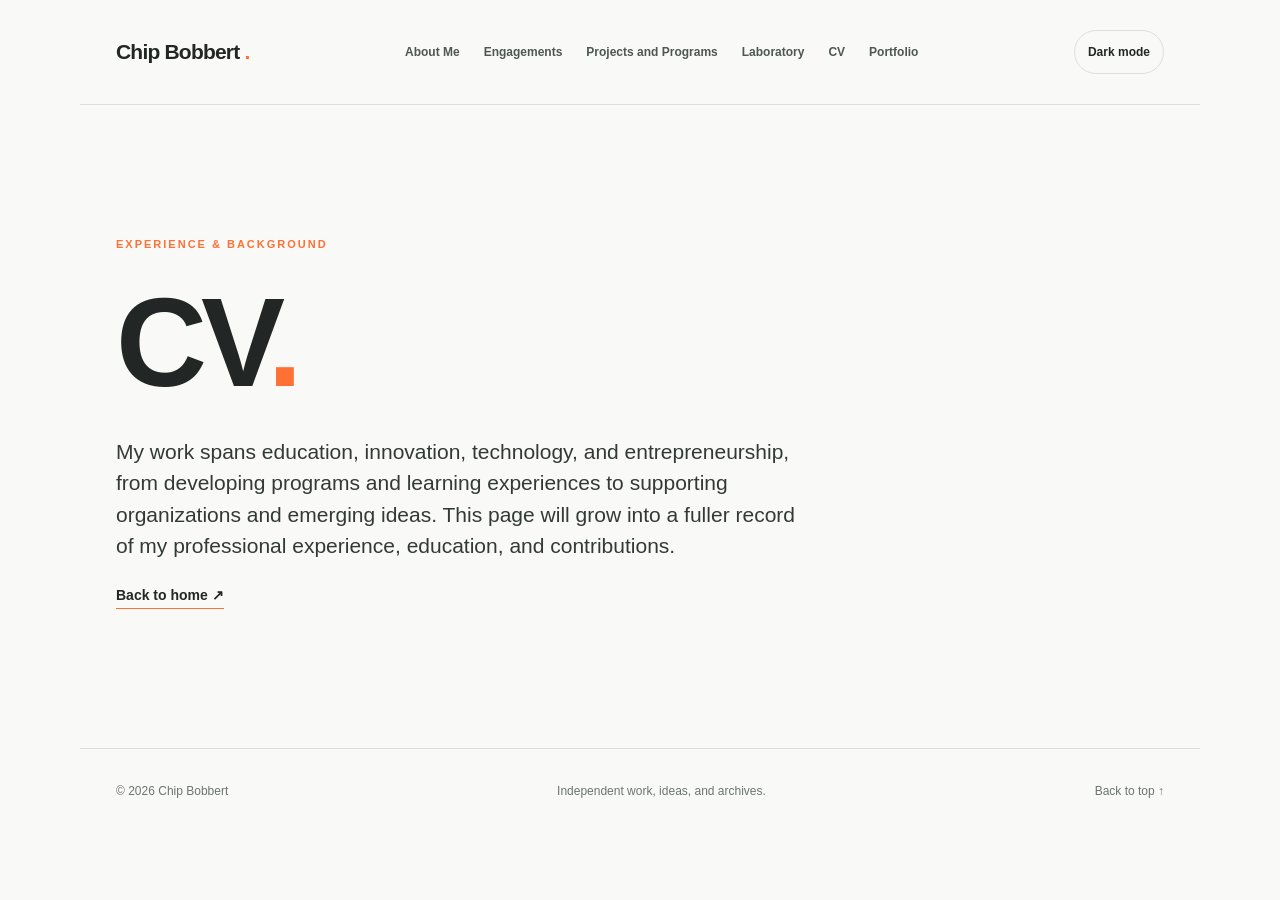
==== cv.html @ d4fea0d2 "Include current site favicon on CV and portfolio pages" ====
<!doctype html>
<html lang="en">
  <head>
    <meta charset="utf-8">
    <meta name="viewport" content="width=device-width, initial-scale=1">
    <meta name="description" content="Chip Bobbert’s experience across education, innovation, technology, and entrepreneurship.">
    <title>CV | Chip Bobbert</title>
    <script src="theme-init.js">
    </script>
    <link rel="stylesheet" href="styles.css">
    <link rel="icon" href="/favicon.ico?v=dwb2" sizes="any">
    <link rel="icon" type="image/svg+xml" href="/favicon.svg?v=dwb2">
    <link rel="icon" type="image/png" sizes="32x32" href="/favicon-32.png?v=dwb2">
    <link rel="icon" type="image/png" sizes="16x16" href="/favicon-16.png?v=dwb2">
    <link rel="apple-touch-icon" sizes="180x180" href="/apple-touch-icon.png?v=dwb2">
  </head>
  <body>
    <header class="site-header">
      <a class="brand" href="index.html#home">
        Chip Bobbert
        <span class="brand-dot">
          .
        </span>
      </a>
      <button class="theme-toggle" type="button" aria-label="Switch color theme" aria-pressed="false">
        Dark mode
      </button>
      <button type="button" class="menu-toggle" aria-expanded="false" aria-controls="navigation">
        Menu
        <span aria-hidden="true">
          ☰
        </span>
      </button>
      <nav id="navigation" aria-label="Main navigation">
        <a href="index.html#about">
          About Me
        </a>
        <a href="engagements.html">
          Engagements
        </a>
        <a href="index.html#current">
          Projects and Programs
        </a>
        <a href="index.html#laboratory">
          Laboratory
        </a>
        <a href="cv.html" aria-current="page">CV</a>
        <a href="portfolio.html">Portfolio</a>
      </nav>
    </header>
    <main id="home">
      <section class="hero" aria-labelledby="hero-title">
        <div class="eyebrow">Experience &amp; Background</div>
        <h1 id="hero-title">CV<span class="accent">.</span></h1>
        <p class="lead">My work spans education, innovation, technology, and entrepreneurship, from developing programs and learning experiences to supporting organizations and emerging ideas. This page will grow into a fuller record of my professional experience, education, and contributions.</p>
        <a class="text-link" href="index.html">Back to home <span aria-hidden="true">↗</span></a>
      </section>
    </main>
    <footer>
      <span>
        ©
        <span id="year">
          2026
        </span>
        Chip Bobbert
      </span>
      <span>
        Independent work, ideas, and archives.
      </span>
      <a href="index.html#home">
        Back to top ↑
      </a>
    </footer>
    <script src="script.js">
    </script>
  </body>
</html>
---- styles.css ----
:root {
  --bg:#f9f9f7;
  --text:#222725;
  --muted:#6d7470;
  --line:#dedfda;
  --accent:#ff7034;
  --nav:#4e5752;
  --body-copy:#515a54;
  --hero-copy:#535b55;
  --lead:#333a35;
  --max:1120px
}
* {
  box-sizing:border-box
}
html {
  scroll-behavior:smooth
}
body {
  margin:0;
  background:var(--bg);
  color:var(--text);
  font-family:-apple-system,BlinkMacSystemFont,"Segoe UI",Helvetica,Arial,sans-serif;
  line-height:1.7
}
a {
  color:inherit;
  text-decoration:none
}
a:hover {
  color:var(--accent)
}
.site-header {
  max-width:var(--max);
  margin:auto;
  padding:30px 36px;
  display:flex;
  justify-content:space-between;
  align-items:center;
  gap:28px;
  border-bottom:1px solid var(--line)
}
.brand {
  font-size:21px;
  font-weight:700;
  letter-spacing:-.8px;
  white-space:nowrap
}
.brand-dot,.accent {
  color:var(--accent)
}
nav {
  display:flex;
  flex-wrap:wrap;
  justify-content:flex-end;
  gap:12px 24px
}
nav a {
  font-size:12px;
  font-weight:600;
  color:var(--nav)
}
.menu-toggle {
  display:none
}
main {
  max-width:var(--max);
  margin:auto;
  padding:0 36px
}
.hero {
  padding:130px 0 140px;
  max-width:780px
}
.eyebrow,.section-label {
  font-size:11px;
  text-transform:uppercase;
  letter-spacing:2px;
  font-weight:700;
  color:var(--accent)
}
h1 {
  font-size:clamp(65px,10vw,126px);
  line-height:1.04;
  letter-spacing:-6px;
  margin:23px 0 28px;
  font-weight:650
}
h2 {
  font-size:clamp(32px,4vw,47px);
  line-height:1.2;
  letter-spacing:-1.7px;
  margin:0 0 32px;
  font-weight:600
}
h3 {
  font-size:19px;
  letter-spacing:-.5px;
  line-height:1.35;
  margin:0 0 9px
}
p {
  font-size:16px;
  color:var(--body-copy);
  margin:0 0 19px;
  max-width:690px
}
.hero-subtitle {
  font-size:clamp(21px,2.8vw,30px);
  line-height:1.45;
  color:var(--hero-copy);
  max-width:670px;
  margin-bottom:35px
}
.lead {
  font-size:21px;
  color:var(--lead);
  line-height:1.5
}
.text-link {
  font-size:14px;
  font-weight:700;
  border-bottom:1px solid var(--accent);
  padding-bottom:5px
}
.section {
  border-top:1px solid var(--line);
  padding:80px 0 100px;
  display:grid;
  grid-template-columns:240px minmax(0,1fr);
  gap:35px;
  scroll-margin-top:25px
}
.section-label {
  padding-top:11px
}
.section-content {
  max-width:730px
}
.muted {
  color:var(--muted)
}
.small {
  font-size:13px
}
.project {
  display:grid;
  grid-template-columns:40px 1fr;
  gap:18px;
  padding:27px 0;
  border-top:1px solid var(--line)
}
.project-number {
  font-size:12px;
  color:var(--accent);
  font-weight:700
}
.project p {
  margin:0 0 8px
}
.project a {
  text-decoration:underline;
  text-decoration-color:var(--accent);
  text-underline-offset:4px
}
footer {
  max-width:var(--max);
  margin:auto;
  padding:32px 36px 55px;
  border-top:1px solid var(--line);
  display:flex;
  gap:18px;
  justify-content:space-between;
  font-size:12px;
  color:var(--muted)
}
@media(max-width:850px) {
  .site-header {
  align-items:flex-start;
  flex-wrap:wrap
}
.menu-toggle {
  display:block;
  background:none;
  border:0;
  font:inherit;
  font-size:13px;
  cursor:pointer;
  margin-left:auto
}
nav {
  display:none;
  width:100%;
  flex-direction:column;
  gap:12px
}
nav.open {
  display:flex
}
.section {
  grid-template-columns:1fr;
  gap:20px
}
.section-label {
  padding:0
}
.hero {
  padding:95px 0 110px
}
h1 {
  letter-spacing:-3px
}

}
@media(max-width:540px) {
  .site-header,main,footer {
  padding-left:22px;
  padding-right:22px
}
.section {
  padding:65px 0
}
.hero {
  padding:85px 0 100px
}
footer {
  flex-direction:column
}
h1 {
  font-size:62px
}

}


:root {
  color-scheme:light
}

:root[data-theme="dark"] {
  color-scheme:dark;
  --bg:#171a18;
  --text:#f5f6f2;
  --muted:#a4ada6;
  --line:#353c36;
  --accent:#ff7034;
  --nav:#d4dbd5;
  --body-copy:#c2cbc3;
  --hero-copy:#cbd3cc;
  --lead:#e1e7e1
}

.brand-dot,.accent {
  color:var(--accent)
}

a:hover {
  color:var(--accent)
}

.theme-toggle {
  flex-shrink:0;
  order:3;
  border:1px solid var(--line);
  border-radius:999px;
  padding:8px 13px;
  background:var(--bg);
  color:var(--text);
  font:inherit;
  font-size:12px;
  font-weight:600;
  cursor:pointer;
  white-space:nowrap
}

.theme-toggle:hover {
  border-color:var(--accent);
  color:var(--accent)
}

a:focus-visible,button:focus-visible {
  outline:2px solid var(--accent);
  outline-offset:5px
}

@media(max-width:850px) {
  .theme-toggle {
  order:0;
  margin-left:auto
}
.menu-toggle {
  margin-left:0
}
nav {
  order:4
}

}

@media(prefers-reduced-motion:reduce) {
  html {
  scroll-behavior:auto
}

}


.theme-toggle,.menu-toggle {
  min-height:44px;
}

@media(max-width:540px) {
  .site-header {
  gap:12px
}
.brand {
  margin-right:auto
}
.theme-toggle {
  margin-left:0
}

}


/* Laboratory groups use the existing project layout and theme colors. */
.lab-group {
  margin-top: 40px;
  scroll-margin-top: 25px;
}
.lab-group-title {
  font-size: 23px;
  font-weight: 600;
  margin: 0 0 20px;
}
.project h4 {
  font-size: 19px;
  font-weight: 600;
  letter-spacing: -.5px;
  line-height: 1.35;
  margin: 0 0 9px;
}
#past {
  margin-top: 32px;
  scroll-margin-top: 25px;
}
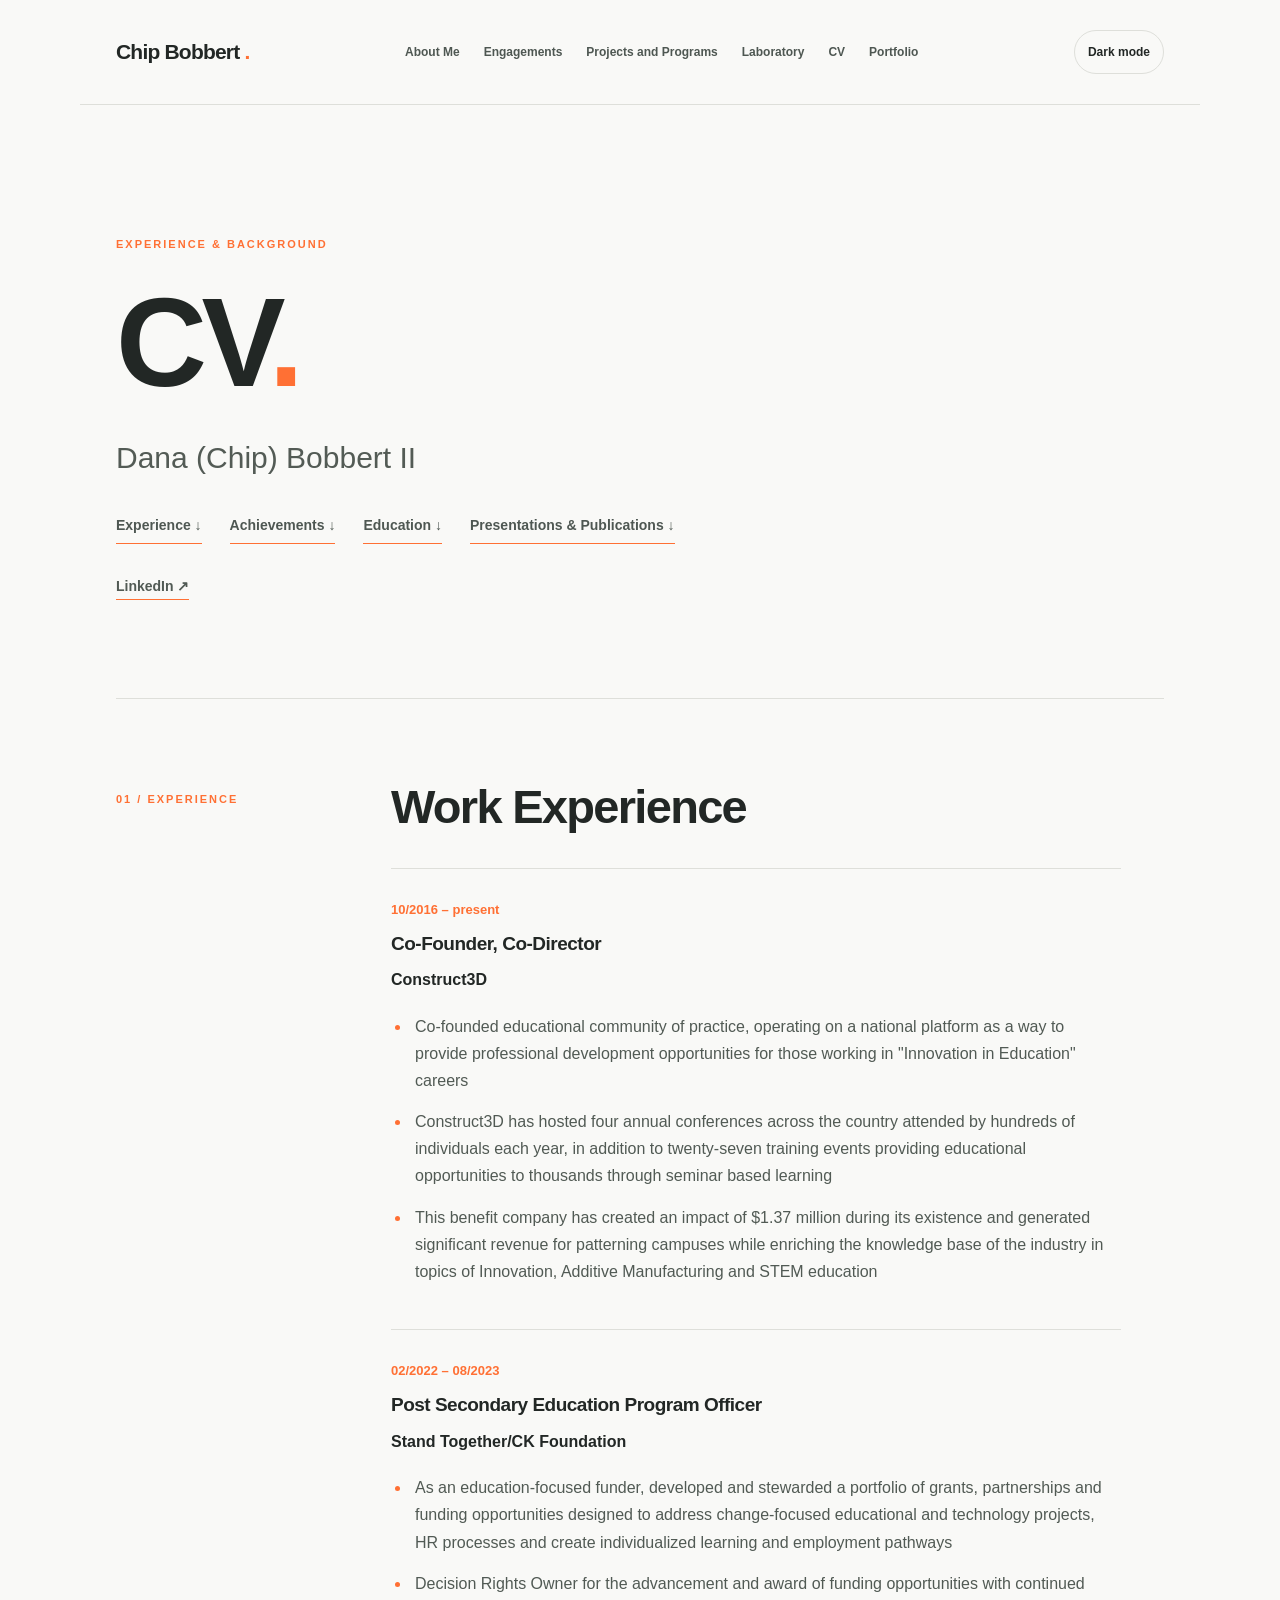
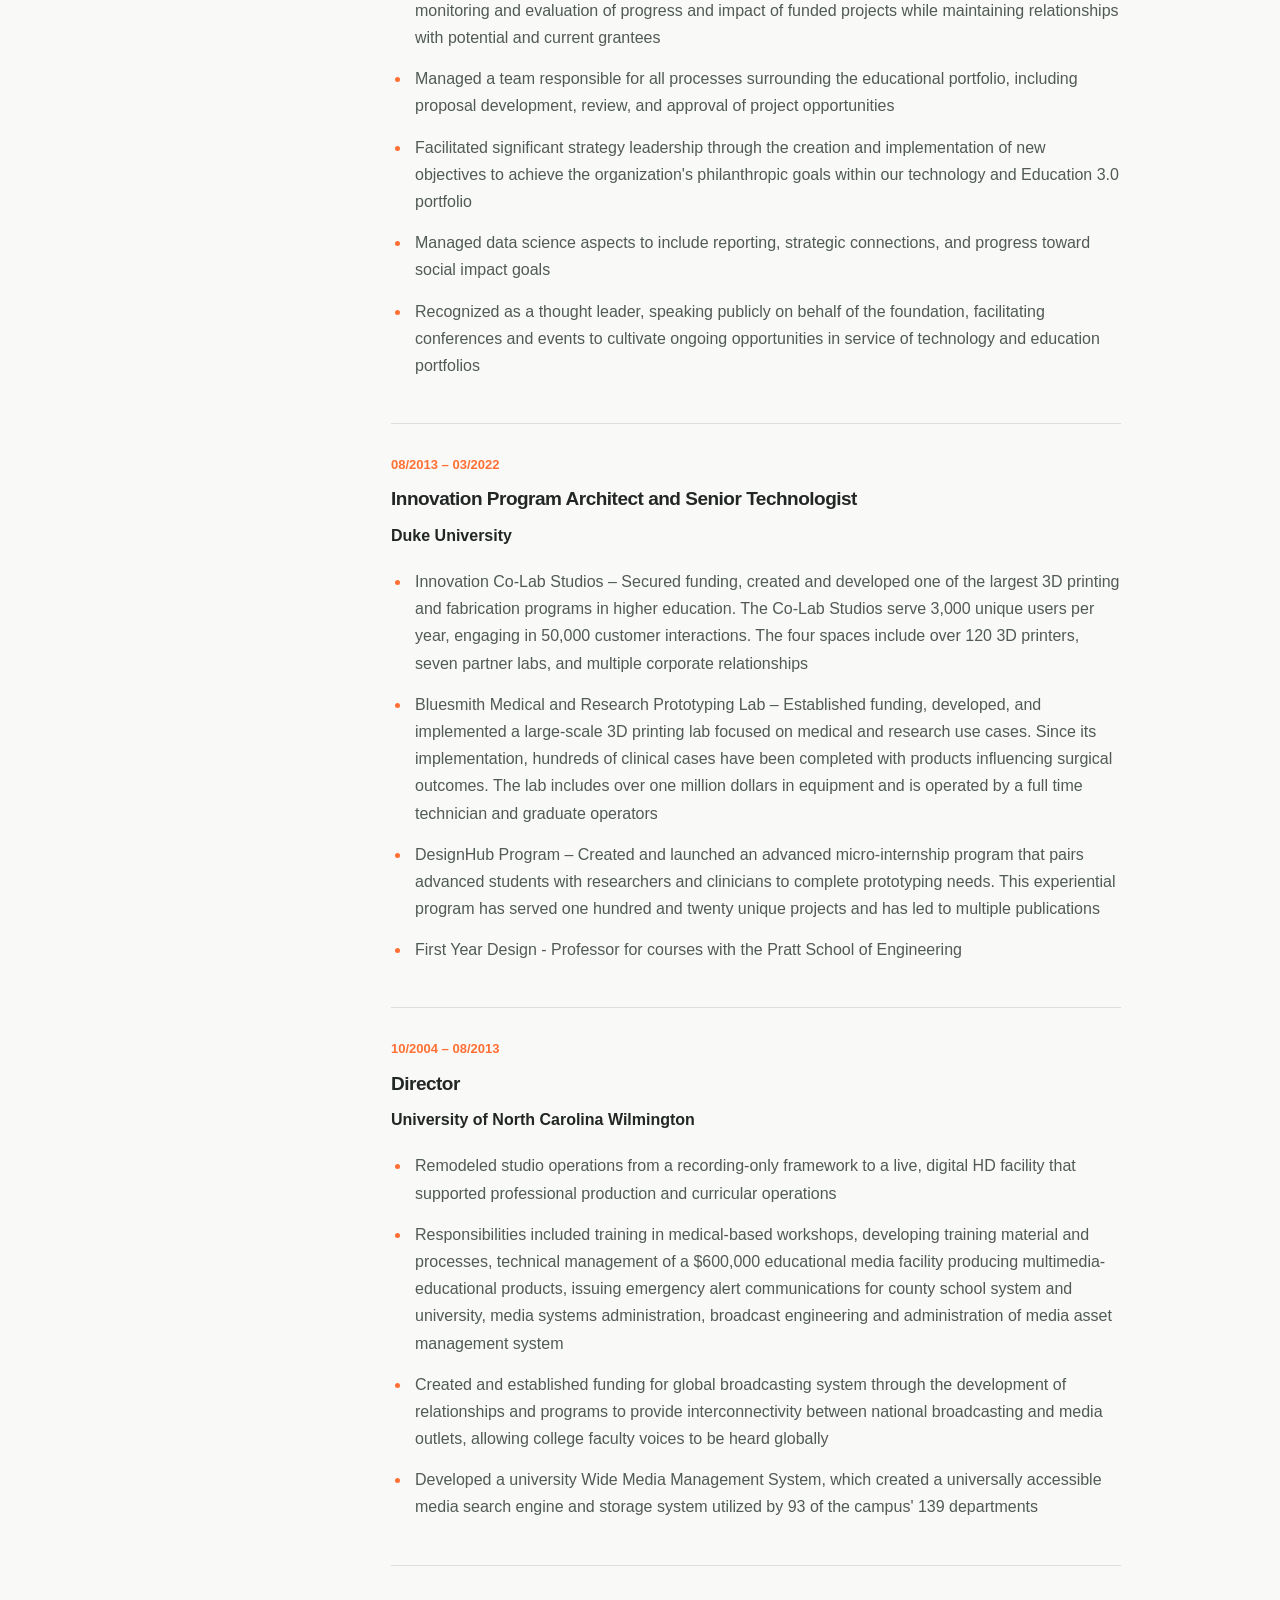
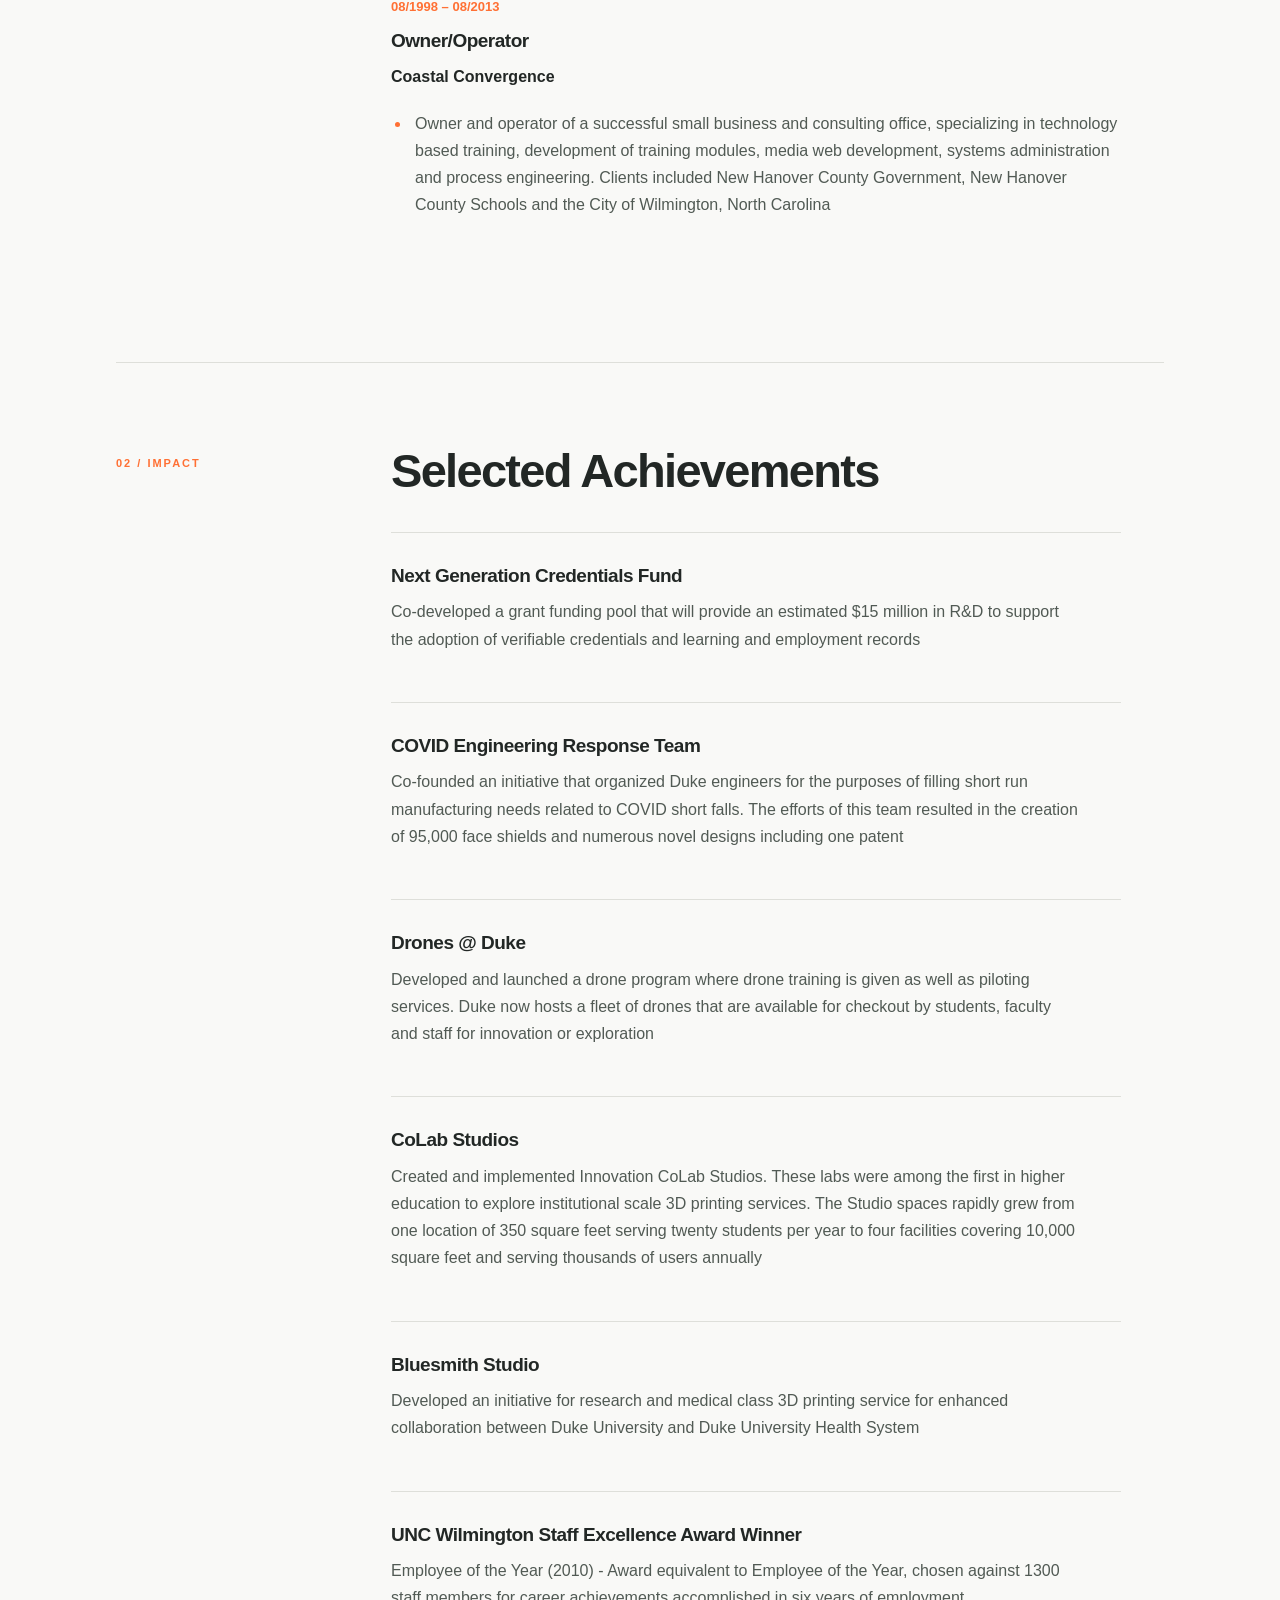
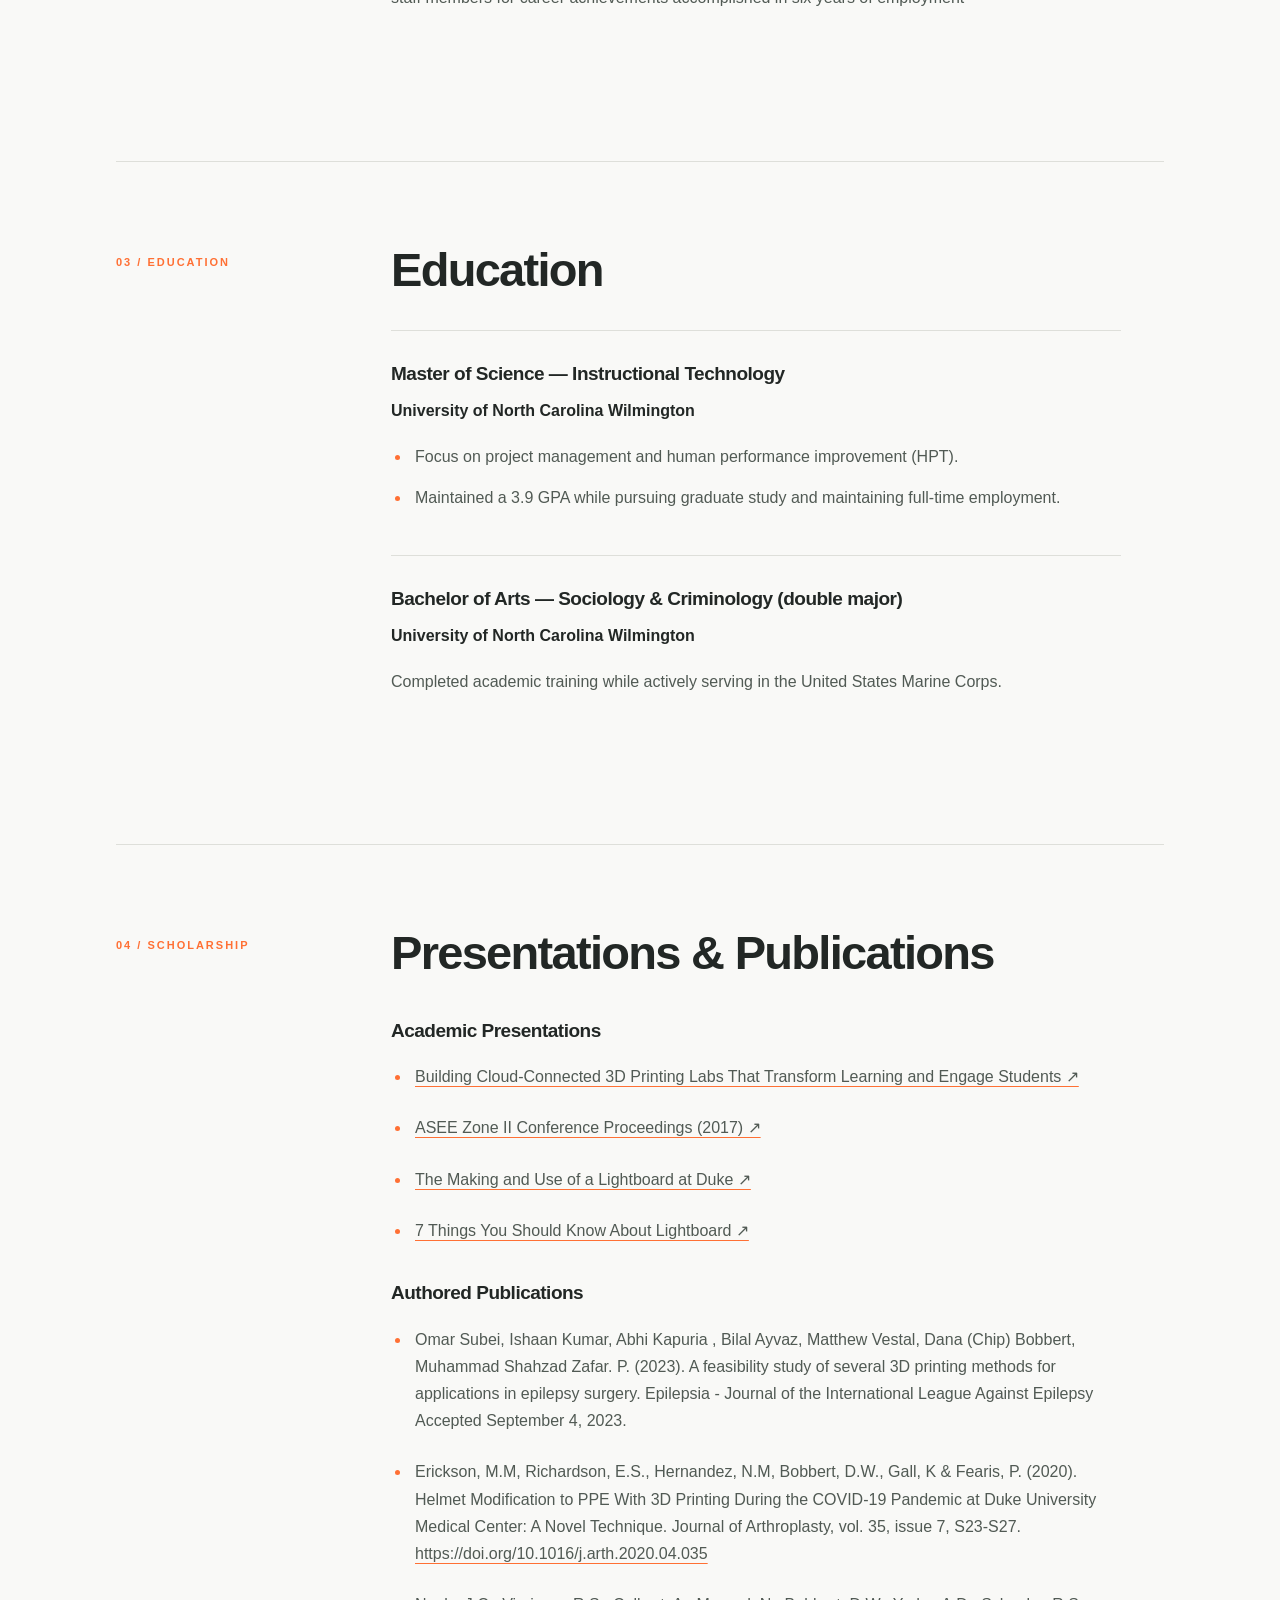
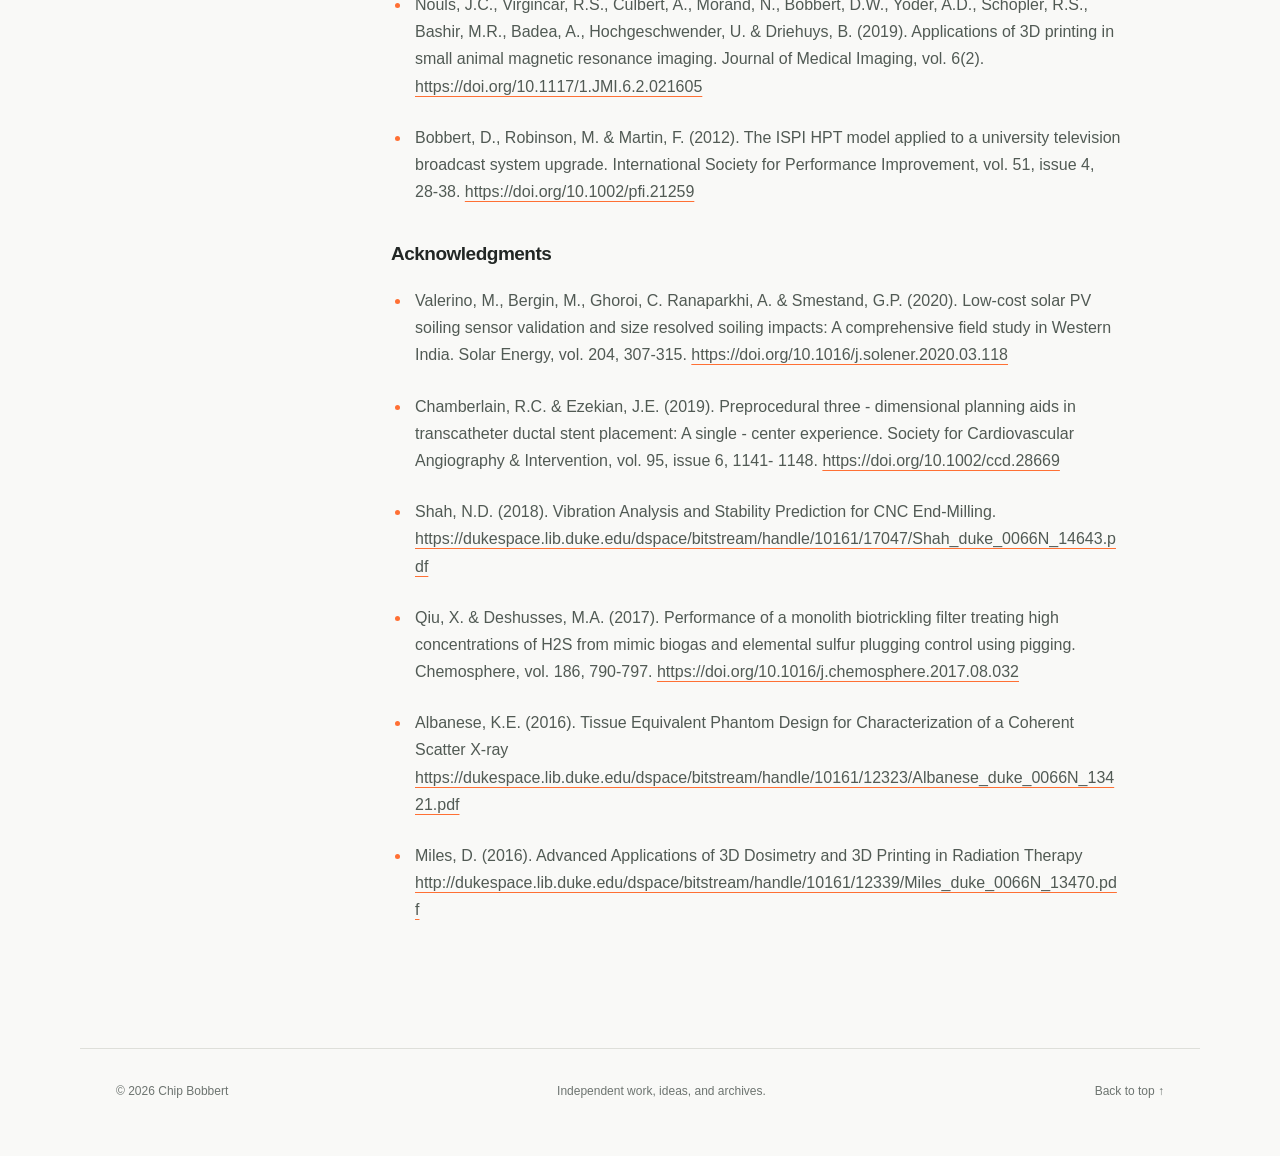
==== commit 05b84aa4: "Populate CV with experience education and publications" ====
--- a/cv.html
+++ b/cv.html
@@ -8,6 +8,7 @@
     <script src="theme-init.js">
     </script>
     <link rel="stylesheet" href="styles.css">
+    <link rel="stylesheet" href="cv.css">
     <link rel="icon" href="/favicon.ico?v=dwb2" sizes="any">
     <link rel="icon" type="image/svg+xml" href="/favicon.svg?v=dwb2">
     <link rel="icon" type="image/png" sizes="32x32" href="/favicon-32.png?v=dwb2">
@@ -48,12 +49,137 @@
         <a href="portfolio.html">Portfolio</a>
       </nav>
     </header>
-    <main id="home">
+    <main id="home" class="cv-page">
       <section class="hero" aria-labelledby="hero-title">
         <div class="eyebrow">Experience &amp; Background</div>
         <h1 id="hero-title">CV<span class="accent">.</span></h1>
-        <p class="lead">My work spans education, innovation, technology, and entrepreneurship, from developing programs and learning experiences to supporting organizations and emerging ideas. This page will grow into a fuller record of my professional experience, education, and contributions.</p>
-        <a class="text-link" href="index.html">Back to home <span aria-hidden="true">↗</span></a>
+        <p class="hero-subtitle">Dana (Chip) Bobbert II</p>
+        <nav class="cv-contents" aria-label="CV sections">
+          <a class="text-link" href="#experience">Experience ↓</a>
+          <a class="text-link" href="#achievements">Achievements ↓</a>
+          <a class="text-link" href="#education">Education ↓</a>
+          <a class="text-link" href="#scholarship">Presentations &amp; Publications ↓</a>
+        </nav>
+        <p class="cv-profile"><a class="text-link" href="https://www.linkedin.com/in/chipbobbert/" target="_blank" rel="noopener noreferrer">LinkedIn ↗</a></p>
+      </section>
+      <section id="experience" class="section" aria-labelledby="experience-title">
+        <div class="section-label">01 / Experience</div>
+        <div class="section-content">
+          <h2 id="experience-title">Work Experience</h2>
+          <article class="cv-entry" aria-labelledby="role-1">
+            <p class="cv-date">10/2016 – present</p>
+            <h3 id="role-1">Co-Founder, Co-Director</h3>
+            <p class="cv-organization">Construct3D</p>
+            <ul>
+              <li>Co-founded educational community of practice, operating on a national platform as a way to provide professional development opportunities for those working in &quot;Innovation in Education&quot; careers</li>
+              <li>Construct3D has hosted four annual conferences across the country attended by hundreds of individuals each year, in addition to twenty-seven training events providing educational opportunities to thousands through seminar based learning</li>
+              <li>This benefit company has created an impact of $1.37 million during its existence and generated significant revenue for patterning campuses while enriching the knowledge base of the industry in topics of Innovation, Additive Manufacturing and STEM education</li>
+            </ul>
+          </article>
+          <article class="cv-entry" aria-labelledby="role-2">
+            <p class="cv-date">02/2022 – 08/2023</p>
+            <h3 id="role-2">Post Secondary Education Program Officer</h3>
+            <p class="cv-organization">Stand Together/CK Foundation</p>
+            <ul>
+              <li>As an education-focused funder, developed and stewarded a portfolio of grants, partnerships and funding opportunities designed to address change-focused educational and technology projects, HR processes and create individualized learning and employment pathways</li>
+              <li>Decision Rights Owner for the advancement and award of funding opportunities with continued monitoring and evaluation of progress and impact of funded projects while maintaining relationships with potential and current grantees</li>
+              <li>Managed a team responsible for all processes surrounding the educational portfolio, including proposal development, review, and approval of project opportunities</li>
+              <li>Facilitated significant strategy leadership through the creation and implementation of new objectives to achieve the organization&#x27;s philanthropic goals within our technology and Education 3.0 portfolio</li>
+              <li>Managed data science aspects to include reporting, strategic connections, and progress toward social impact goals</li>
+              <li>Recognized as a thought leader, speaking publicly on behalf of the foundation, facilitating conferences and events to cultivate ongoing opportunities in service of technology and education portfolios</li>
+            </ul>
+          </article>
+          <article class="cv-entry" aria-labelledby="role-3">
+            <p class="cv-date">08/2013 – 03/2022</p>
+            <h3 id="role-3">Innovation Program Architect and Senior Technologist</h3>
+            <p class="cv-organization">Duke University</p>
+            <ul>
+              <li>Innovation Co-Lab Studios – Secured funding, created and developed one of the largest 3D printing and fabrication programs in higher education. The Co-Lab Studios serve 3,000 unique users per year, engaging in 50,000 customer interactions. The four spaces include over 120 3D printers, seven partner labs, and multiple corporate relationships</li>
+              <li>Bluesmith Medical and Research Prototyping Lab – Established funding, developed, and implemented a large-scale 3D printing lab focused on medical and research use cases. Since its implementation, hundreds of clinical cases have been completed with products influencing surgical outcomes. The lab includes over one million dollars in equipment and is operated by a full time technician and graduate operators</li>
+              <li>DesignHub Program – Created and launched an advanced micro-internship program that pairs advanced students with researchers and clinicians to complete prototyping needs. This experiential program has served one hundred and twenty unique projects and has led to multiple publications</li>
+              <li>First Year Design - Professor for courses with the Pratt School of Engineering</li>
+            </ul>
+          </article>
+          <article class="cv-entry" aria-labelledby="role-4">
+            <p class="cv-date">10/2004 – 08/2013</p>
+            <h3 id="role-4">Director</h3>
+            <p class="cv-organization">University of North Carolina Wilmington</p>
+            <ul>
+              <li>Remodeled studio operations from a recording-only framework to a live, digital HD facility that supported professional production and curricular operations</li>
+              <li>Responsibilities included training in medical-based workshops, developing training material and processes, technical management of a $600,000 educational media facility producing multimedia-educational products, issuing emergency alert communications for county school system and university, media systems administration, broadcast engineering and administration of media asset management system</li>
+              <li>Created and established funding for global broadcasting system through the development of relationships and programs to provide interconnectivity between national broadcasting and media outlets, allowing college faculty voices to be heard globally</li>
+              <li>Developed a university Wide Media Management System, which created a universally accessible media search engine and storage system utilized by 93 of the campus&#x27; 139 departments</li>
+            </ul>
+          </article>
+          <article class="cv-entry" aria-labelledby="role-5">
+            <p class="cv-date">08/1998 – 08/2013</p>
+            <h3 id="role-5">Owner/Operator</h3>
+            <p class="cv-organization">Coastal Convergence</p>
+            <ul>
+              <li>Owner and operator of a successful small business and consulting office, specializing in technology based training, development of training modules, media web development, systems administration and process engineering. Clients included New Hanover County Government, New Hanover County Schools and the City of Wilmington, North Carolina</li>
+            </ul>
+          </article>
+        </div>
+      </section>
+      <section id="achievements" class="section" aria-labelledby="achievements-title">
+        <div class="section-label">02 / Impact</div>
+        <div class="section-content">
+          <h2 id="achievements-title">Selected Achievements</h2>
+          <article class="cv-entry"><h3>Next Generation Credentials Fund</h3><p>Co-developed a grant funding pool that will provide an estimated $15 million in R&amp;D to support the adoption of verifiable credentials and learning and employment records</p></article>
+          <article class="cv-entry"><h3>COVID Engineering Response Team</h3><p>Co-founded an initiative that organized Duke engineers for the purposes of filling short run manufacturing needs related to COVID short falls. The efforts of this team resulted in the creation of 95,000 face shields and numerous novel designs including one patent</p></article>
+          <article class="cv-entry"><h3>Drones @ Duke</h3><p>Developed and launched a drone program where drone training is given as well as piloting services. Duke now hosts a fleet of drones that are available for checkout by students, faculty and staff for innovation or exploration</p></article>
+          <article class="cv-entry"><h3>CoLab Studios</h3><p>Created and implemented Innovation CoLab Studios. These labs were among the first in higher education to explore institutional scale 3D printing services. The Studio spaces rapidly grew from one location of 350 square feet serving twenty students per year to four facilities covering 10,000 square feet and serving thousands of users annually</p></article>
+          <article class="cv-entry"><h3>Bluesmith Studio</h3><p>Developed an initiative for research and medical class 3D printing service for enhanced collaboration between Duke University and Duke University Health System</p></article>
+          <article class="cv-entry"><h3>UNC Wilmington Staff Excellence Award Winner</h3><p>Employee of the Year (2010) - Award equivalent to Employee of the Year, chosen against 1300 staff members for career achievements accomplished in six years of employment</p></article>
+        </div>
+      </section>
+      <section id="education" class="section" aria-labelledby="education-title">
+        <div class="section-label">03 / Education</div>
+        <div class="section-content">
+          <h2 id="education-title">Education</h2>
+          <article class="cv-entry">
+            <h3>Master of Science — Instructional Technology</h3>
+            <p class="cv-organization">University of North Carolina Wilmington</p>
+            <ul>
+              <li>Focus on project management and human performance improvement (HPT).</li>
+              <li>Maintained a 3.9 GPA while pursuing graduate study and maintaining full-time employment.</li>
+            </ul>
+          </article>
+          <article class="cv-entry">
+            <h3>Bachelor of Arts — Sociology &amp; Criminology (double major)</h3>
+            <p class="cv-organization">University of North Carolina Wilmington</p>
+            <p>Completed academic training while actively serving in the United States Marine Corps.</p>
+          </article>
+        </div>
+      </section>
+      <section id="scholarship" class="section" aria-labelledby="scholarship-title">
+        <div class="section-label">04 / Scholarship</div>
+        <div class="section-content">
+          <h2 id="scholarship-title">Presentations &amp; Publications</h2>
+          <h3 class="cv-subheading">Academic Presentations</h3>
+          <ul class="cv-references">
+            <li><a href="https://events.educause.edu/annual-conference/2016/agenda/building-cloudconnected-3d-printing-labs-that-transform-learning-and-engage-students" target="_blank" rel="noopener noreferrer">Building Cloud-Connected 3D Printing Labs That Transform Learning and Engage Students ↗</a></li>
+            <li><a href="http://aseese.org/proceedings/2017%20Zone%20II%20Proceedings/papers/proceedings/3/57.pdf" target="_blank" rel="noopener noreferrer">ASEE Zone II Conference Proceedings (2017) ↗</a></li>
+            <li><a href="https://events.educause.edu/eli/annual-meeting/2015/proceedings/the-making-and-use-of-a-lightboard-at-duke" target="_blank" rel="noopener noreferrer">The Making and Use of a Lightboard at Duke ↗</a></li>
+            <li><a href="https://library.educause.edu/Resources/2014/8/7-Things-You-Should-Know-About-Lightboard" target="_blank" rel="noopener noreferrer">7 Things You Should Know About Lightboard ↗</a></li>
+          </ul>
+          <h3 class="cv-subheading">Authored Publications</h3>
+          <ul class="cv-references">
+            <li>Omar Subei, Ishaan Kumar, Abhi Kapuria , Bilal Ayvaz, Matthew Vestal, Dana (Chip) Bobbert, Muhammad Shahzad Zafar. P. (2023). A feasibility study of several 3D printing methods for applications in epilepsy surgery. Epilepsia - Journal of the International League Against Epilepsy Accepted September 4, 2023.</li>
+            <li>Erickson, M.M, Richardson, E.S., Hernandez, N.M, Bobbert, D.W., Gall, K &amp; Fearis, P. (2020). Helmet Modification to PPE With 3D Printing During the COVID-19 Pandemic at Duke University Medical Center: A Novel Technique. Journal of Arthroplasty, vol. 35, issue 7, S23-S27. <a href="https://doi.org/10.1016/j.arth.2020.04.035" target="_blank" rel="noopener noreferrer">https://doi.org/10.1016/j.arth.2020.04.035</a></li>
+            <li>Nouls, J.C., Virgincar, R.S., Culbert, A., Morand, N., Bobbert, D.W., Yoder, A.D., Schopler, R.S., Bashir, M.R., Badea, A., Hochgeschwender, U. &amp; Driehuys, B. (2019). Applications of 3D printing in small animal magnetic resonance imaging. Journal of Medical Imaging, vol. 6(2). <a href="https://doi.org/10.1117/1.JMI.6.2.021605" target="_blank" rel="noopener noreferrer">https://doi.org/10.1117/1.JMI.6.2.021605</a></li>
+            <li>Bobbert, D., Robinson, M. &amp; Martin, F. (2012). The ISPI HPT model applied to a university television broadcast system upgrade. International Society for Performance Improvement, vol. 51, issue 4, 28-38. <a href="https://doi.org/10.1002/pfi.21259" target="_blank" rel="noopener noreferrer">https://doi.org/10.1002/pfi.21259</a></li>
+          </ul>
+          <h3 class="cv-subheading">Acknowledgments</h3>
+          <ul class="cv-references">
+            <li>Valerino, M., Bergin, M., Ghoroi, C. Ranaparkhi, A. &amp; Smestand, G.P. (2020). Low-cost solar PV soiling sensor validation and size resolved soiling impacts: A comprehensive field study in Western India. Solar Energy, vol. 204, 307-315. <a href="https://doi.org/10.1016/j.solener.2020.03.118" target="_blank" rel="noopener noreferrer">https://doi.org/10.1016/j.solener.2020.03.118</a></li>
+            <li>Chamberlain, R.C. &amp; Ezekian, J.E. (2019). Preprocedural three ‐ dimensional planning aids in transcatheter ductal stent placement: A single ‐ center experience. Society for Cardiovascular Angiography &amp; Intervention, vol. 95, issue 6, 1141- 1148. <a href="https://doi.org/10.1002/ccd.28669" target="_blank" rel="noopener noreferrer">https://doi.org/10.1002/ccd.28669</a></li>
+            <li>Shah, N.D. (2018). Vibration Analysis and Stability Prediction for CNC End-Milling. <a href="https://dukespace.lib.duke.edu/dspace/bitstream/handle/10161/17047/Shah_duke_0066N_14643.pdf" target="_blank" rel="noopener noreferrer">https://dukespace.lib.duke.edu/dspace/bitstream/handle/10161/17047/Shah_duke_0066N_14643.pdf</a></li>
+            <li>Qiu, X. &amp; Deshusses, M.A. (2017). Performance of a monolith biotrickling filter treating high concentrations of H2S from mimic biogas and elemental sulfur plugging control using pigging. Chemosphere, vol. 186, 790-797. <a href="https://doi.org/10.1016/j.chemosphere.2017.08.032" target="_blank" rel="noopener noreferrer">https://doi.org/10.1016/j.chemosphere.2017.08.032</a></li>
+            <li>Albanese, K.E. (2016). Tissue Equivalent Phantom Design for Characterization of a Coherent Scatter X-ray <a href="https://dukespace.lib.duke.edu/dspace/bitstream/handle/10161/12323/Albanese_duke_0066N_13421.pdf" target="_blank" rel="noopener noreferrer">https://dukespace.lib.duke.edu/dspace/bitstream/handle/10161/12323/Albanese_duke_0066N_13421.pdf</a></li>
+            <li>Miles, D. (2016). Advanced Applications of 3D Dosimetry and 3D Printing in Radiation Therapy <a href="http://dukespace.lib.duke.edu/dspace/bitstream/handle/10161/12339/Miles_duke_0066N_13470.pdf" target="_blank" rel="noopener noreferrer">http://dukespace.lib.duke.edu/dspace/bitstream/handle/10161/12339/Miles_duke_0066N_13470.pdf</a></li>
+          </ul>
+        </div>
       </section>
     </main>
     <footer>
@@ -67,7 +193,7 @@
       <span>
         Independent work, ideas, and archives.
       </span>
-      <a href="index.html#home">
+      <a href="#home">
         Back to top ↑
       </a>
     </footer>
--- a/styles.css
+++ b/styles.css
@@ -82,7 +82,7 @@
 h1 {
   font-size:clamp(65px,10vw,126px);
   line-height:1.04;
-  letter-spacing:-6px;
+  letter-spacing:-5.4px;
   margin:23px 0 28px;
   font-weight:650
 }
@@ -208,7 +208,7 @@
   padding:95px 0 110px
 }
 h1 {
-  letter-spacing:-3px
+  letter-spacing:-2.7px
 }
 
 }
--- a/cv.css
+++ b/cv.css
@@ -0,0 +1,64 @@
+/* CV layout extends the site's shared typography and theme. */
+.cv-page .hero {
+  max-width: 900px;
+  padding-bottom: 80px;
+}
+.cv-contents {
+  display: flex;
+  justify-content: flex-start;
+  flex-wrap: wrap;
+  gap: 18px 28px;
+  margin-top: 32px;
+}
+.cv-profile {
+  margin-top: 28px;
+}
+.cv-entry {
+  border-top: 1px solid var(--line);
+  padding: 30px 0;
+}
+.cv-entry h3 {
+  margin-bottom: 10px;
+}
+.cv-date {
+  color: var(--accent);
+  font-size: 13px;
+  font-weight: 600;
+  margin-bottom: 10px;
+}
+.cv-page .cv-organization {
+  font-weight: 600;
+  color: var(--text);
+}
+.cv-entry ul,
+.cv-references {
+  padding-left: 20px;
+  color: var(--body-copy);
+  margin: 0;
+}
+.cv-entry li {
+  margin-bottom: 14px;
+  padding-left: 4px;
+}
+.cv-entry li::marker,
+.cv-references li::marker {
+  color: var(--accent);
+}
+.cv-subheading {
+  margin: 36px 0 20px;
+}
+.cv-references li {
+  padding-left: 4px;
+  margin-bottom: 24px;
+  overflow-wrap: anywhere;
+}
+.cv-references a {
+  text-decoration: underline;
+  text-decoration-color: var(--accent);
+  text-underline-offset: 4px;
+}
+@media (max-width: 540px) {
+  .cv-page .hero {
+    padding-bottom: 60px;
+  }
+}
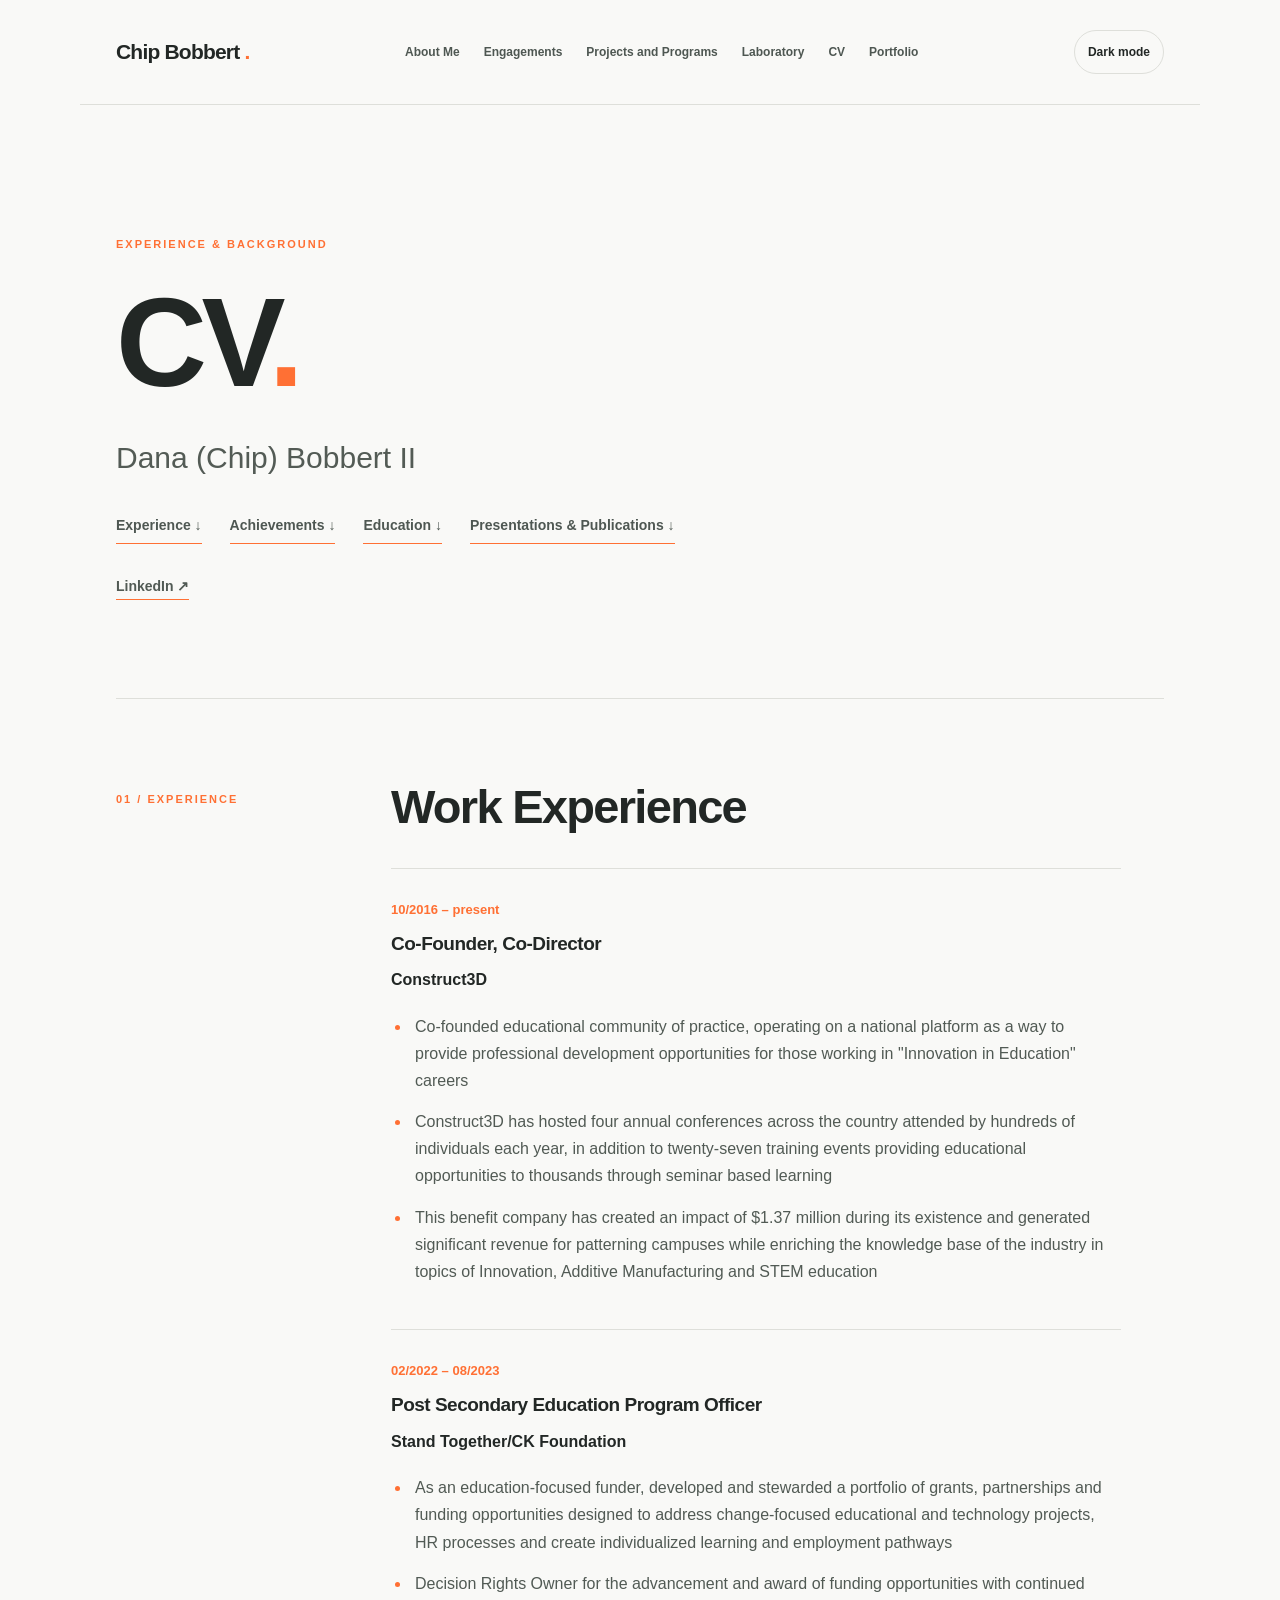
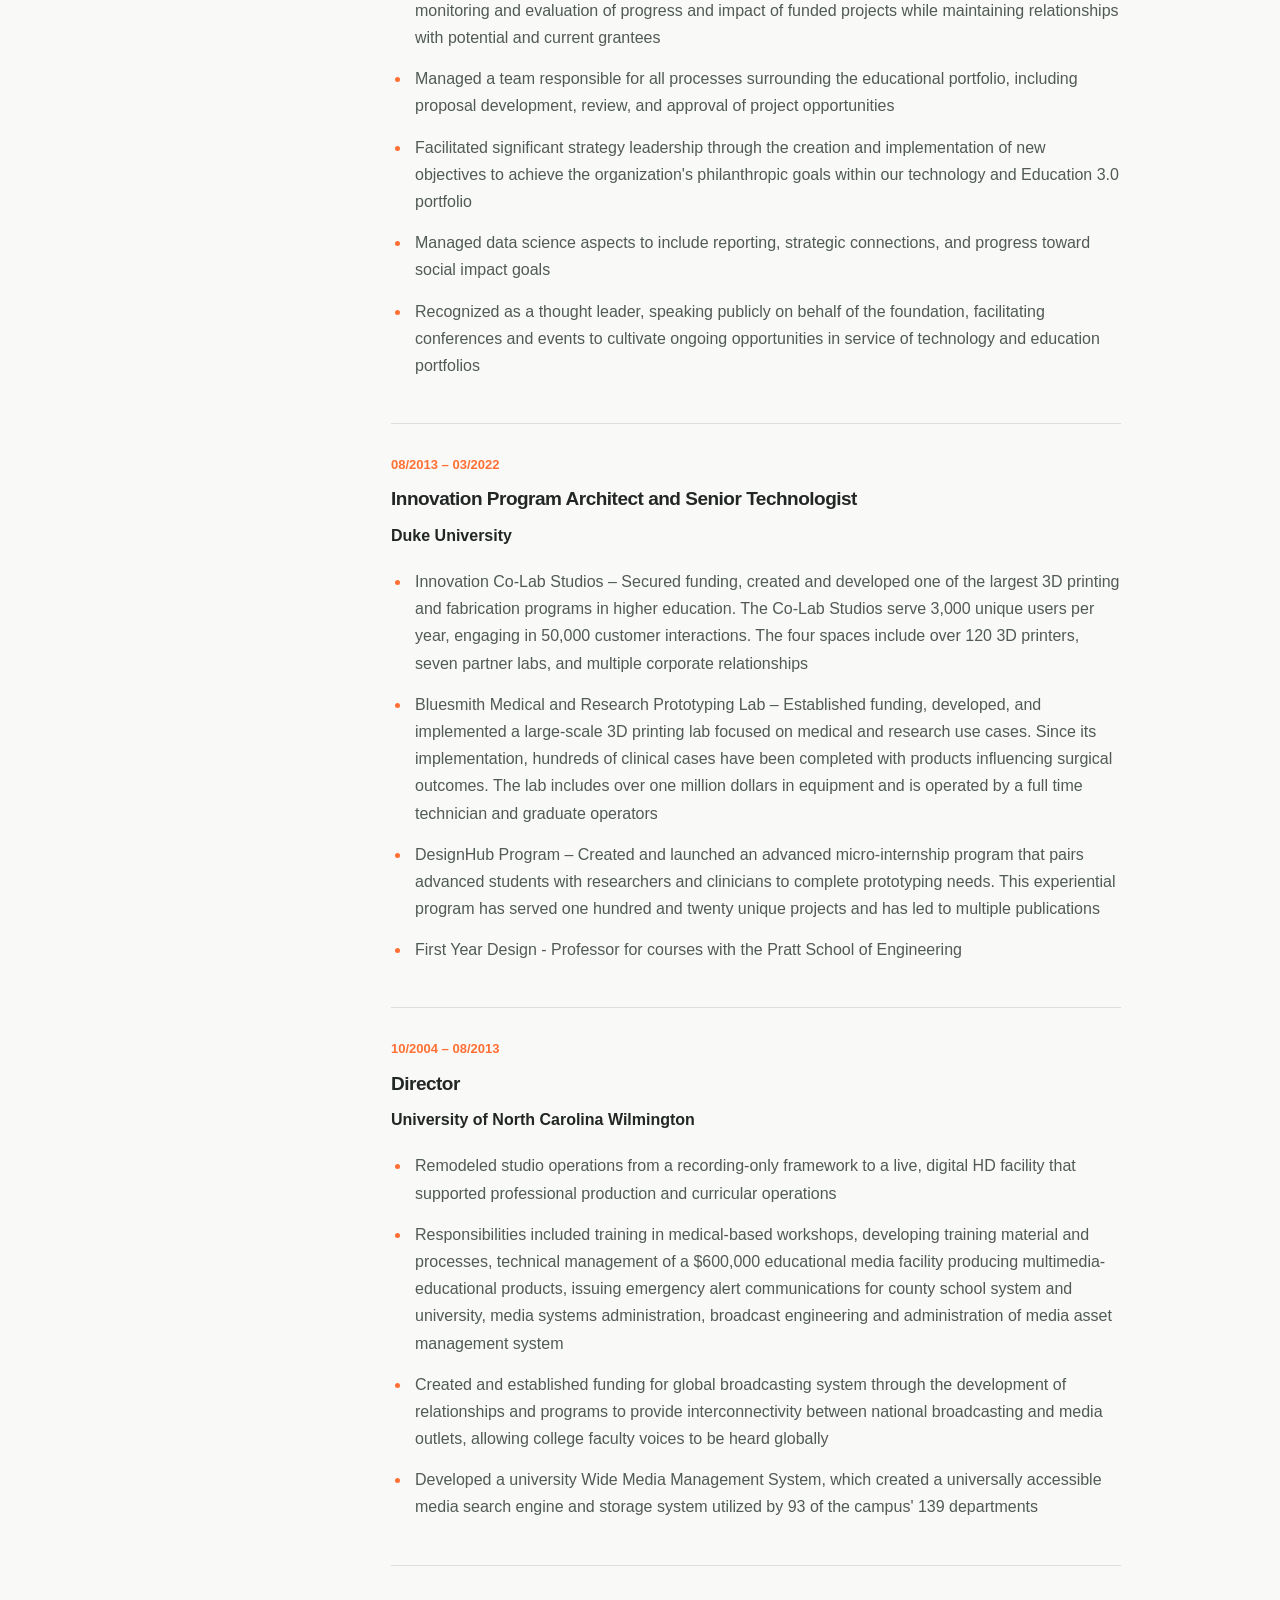
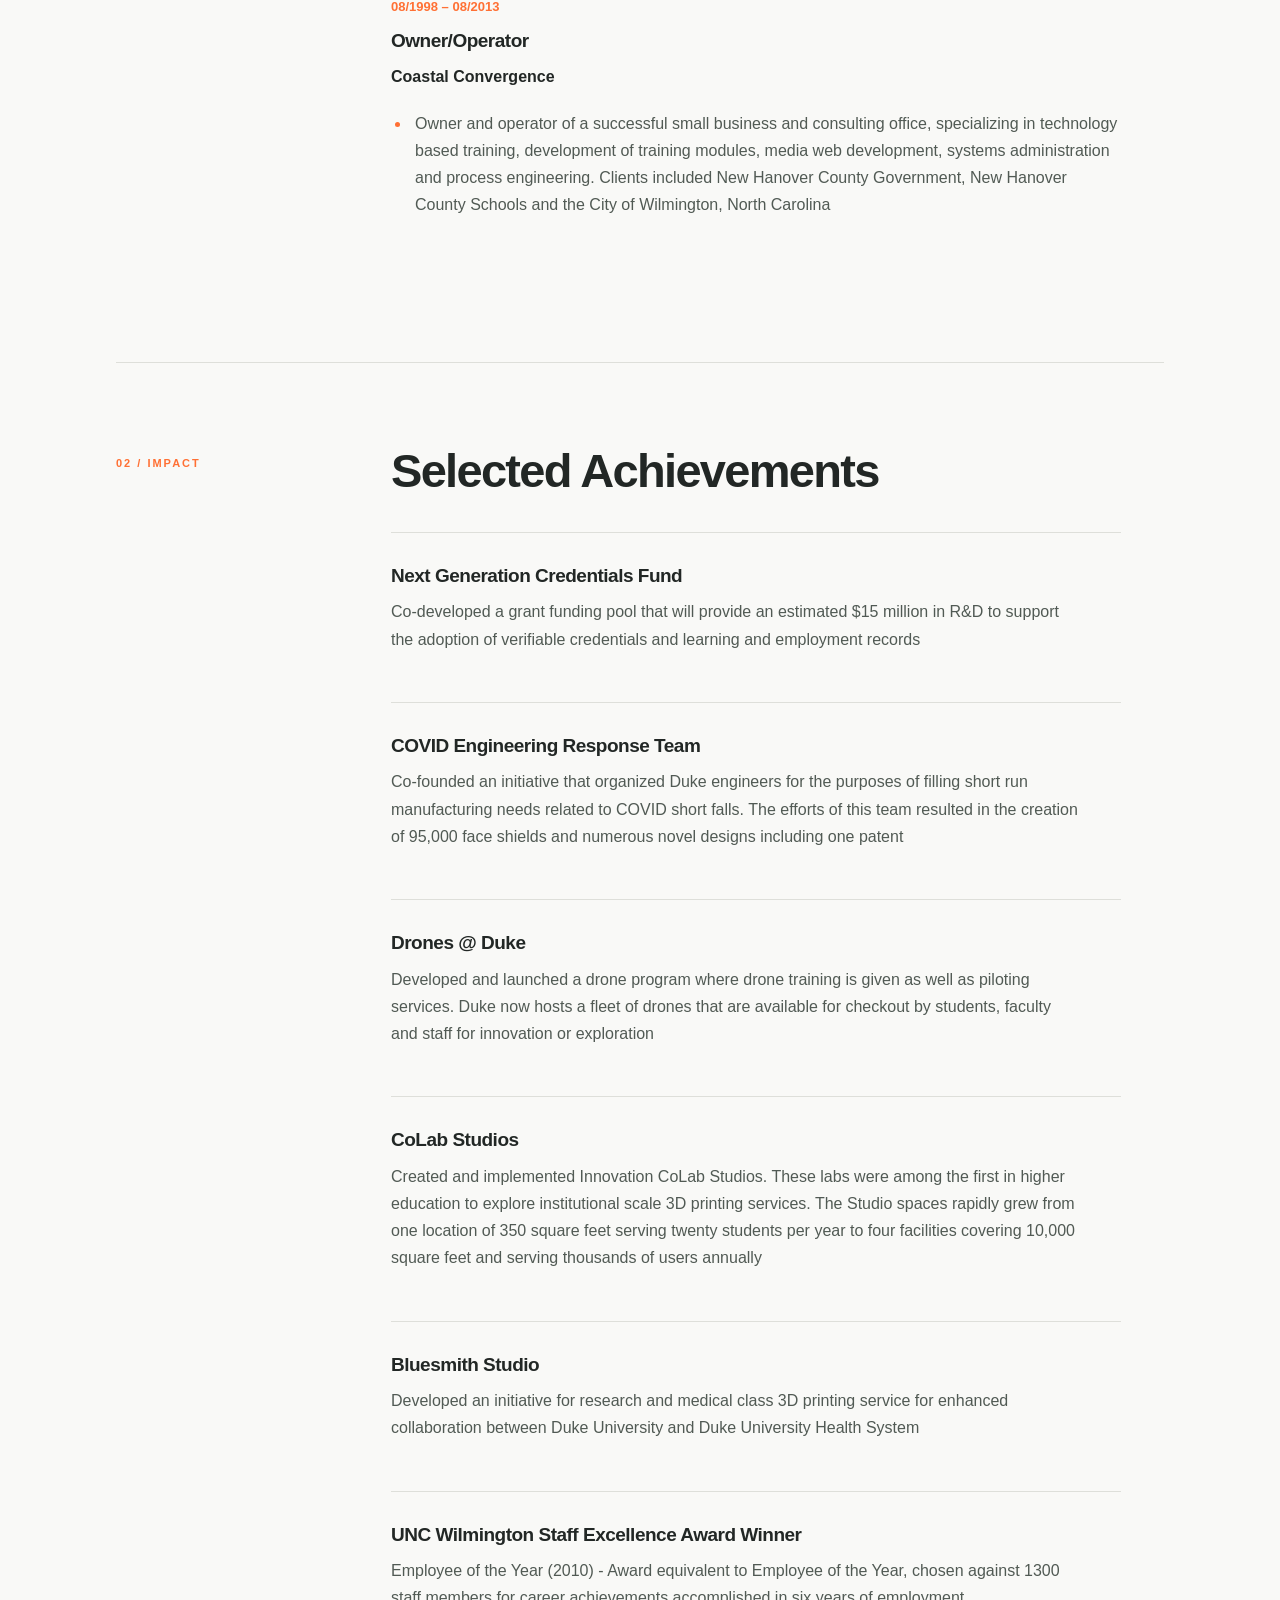
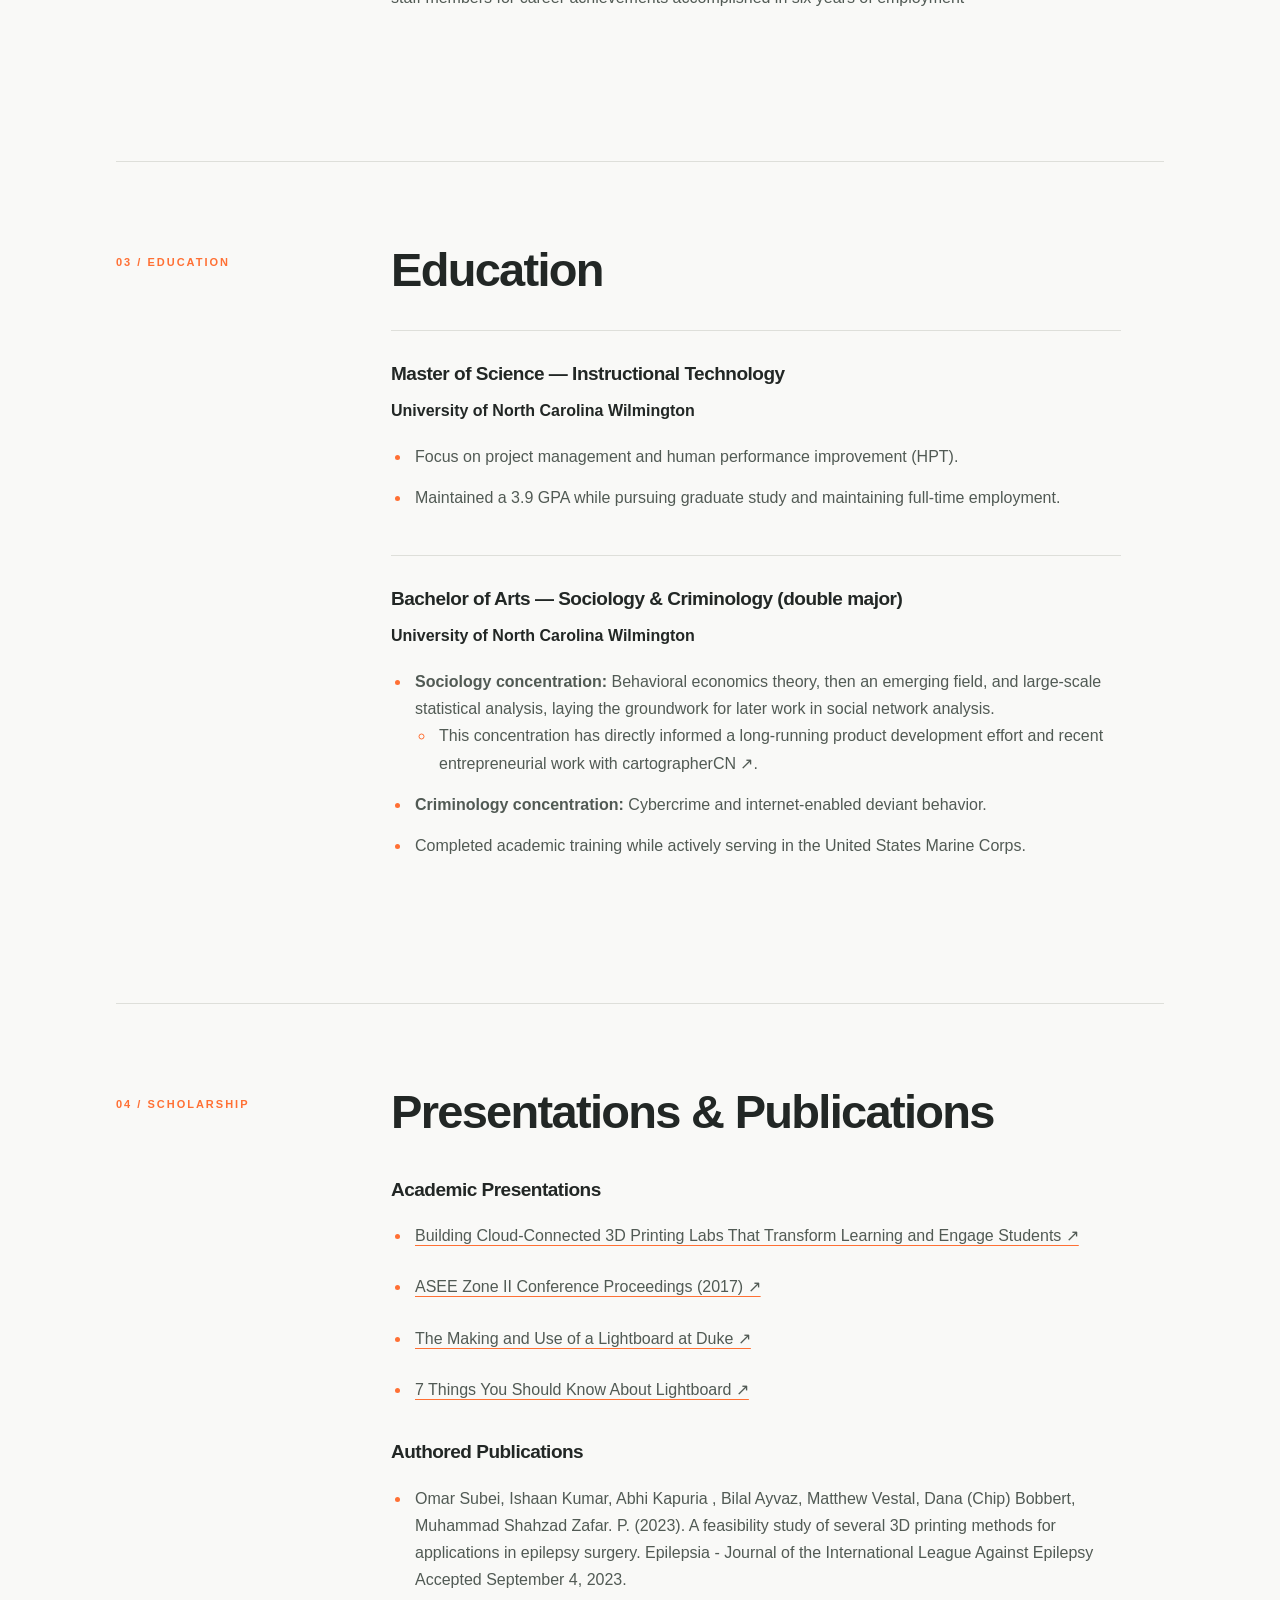
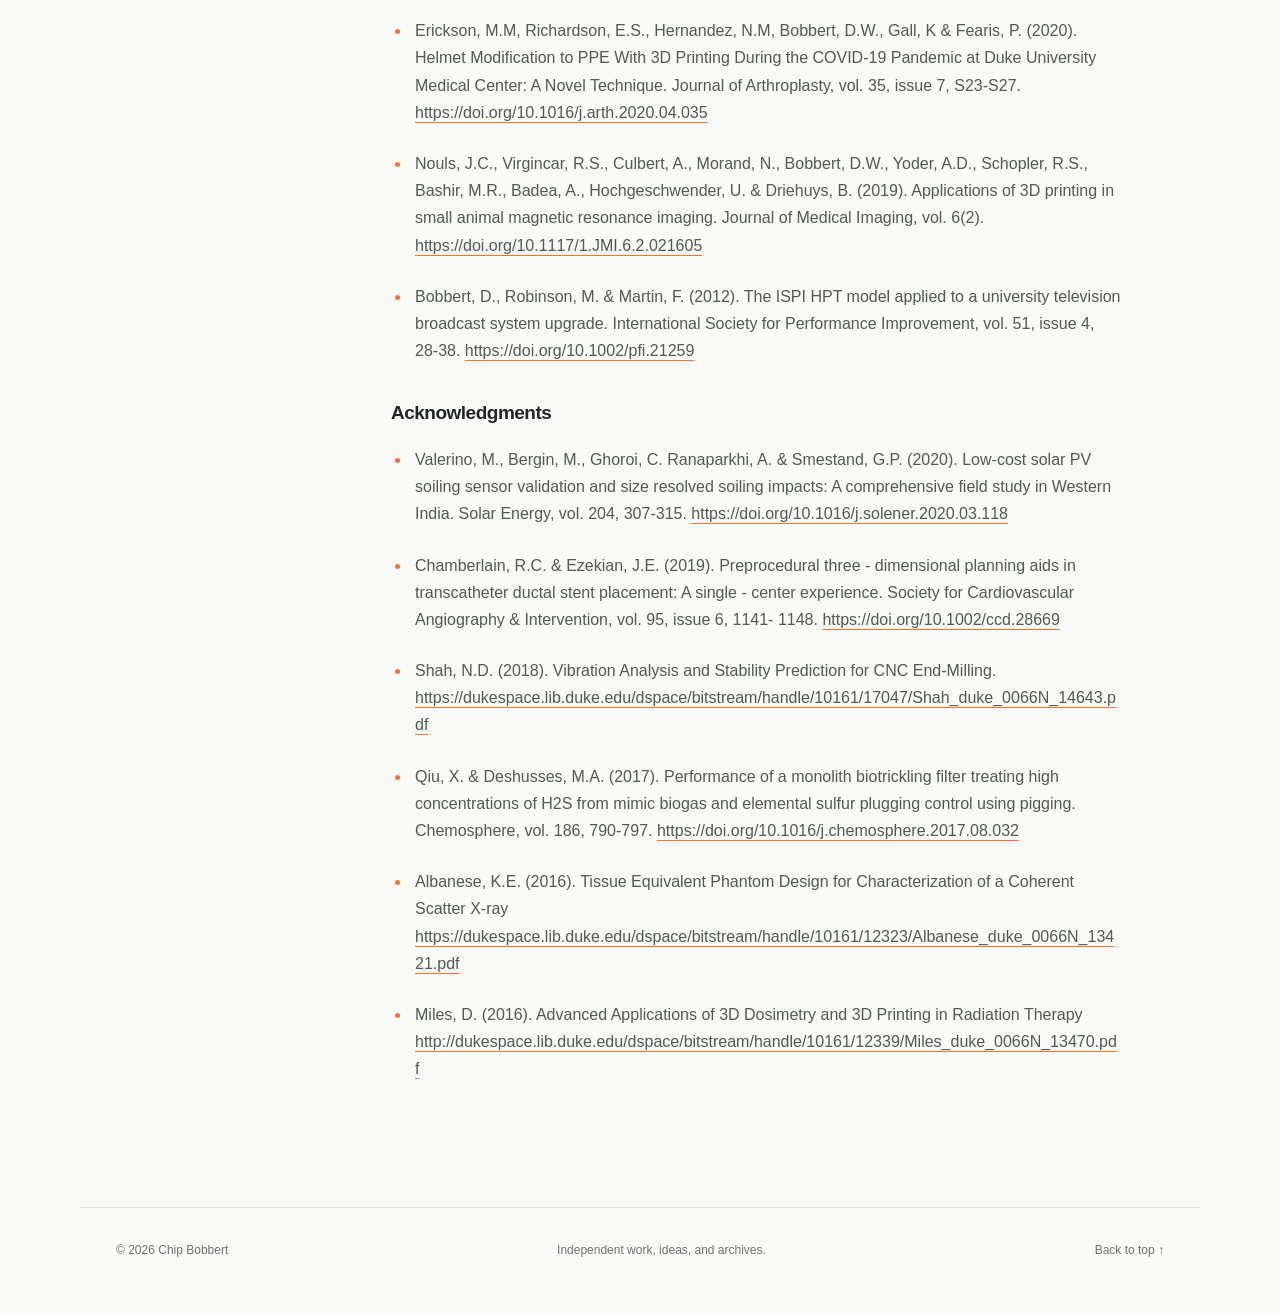
==== commit 4428ecb9: "Expand undergraduate concentrations and cartographerCN connection" ====
--- a/cv.html
+++ b/cv.html
@@ -148,7 +148,15 @@
           <article class="cv-entry">
             <h3>Bachelor of Arts — Sociology &amp; Criminology (double major)</h3>
             <p class="cv-organization">University of North Carolina Wilmington</p>
-            <p>Completed academic training while actively serving in the United States Marine Corps.</p>
+            <ul>
+              <li><strong>Sociology concentration:</strong> Behavioral economics theory, then an emerging field, and large-scale statistical analysis, laying the groundwork for later work in social network analysis.
+                <ul>
+                  <li>This concentration has directly informed a long-running product development effort and recent entrepreneurial work with <a href="https://www.cartographer-cn.com" target="_blank" rel="noopener noreferrer">cartographerCN ↗</a>.</li>
+                </ul>
+              </li>
+              <li><strong>Criminology concentration:</strong> Cybercrime and internet-enabled deviant behavior.</li>
+              <li>Completed academic training while actively serving in the United States Marine Corps.</li>
+            </ul>
           </article>
         </div>
       </section>
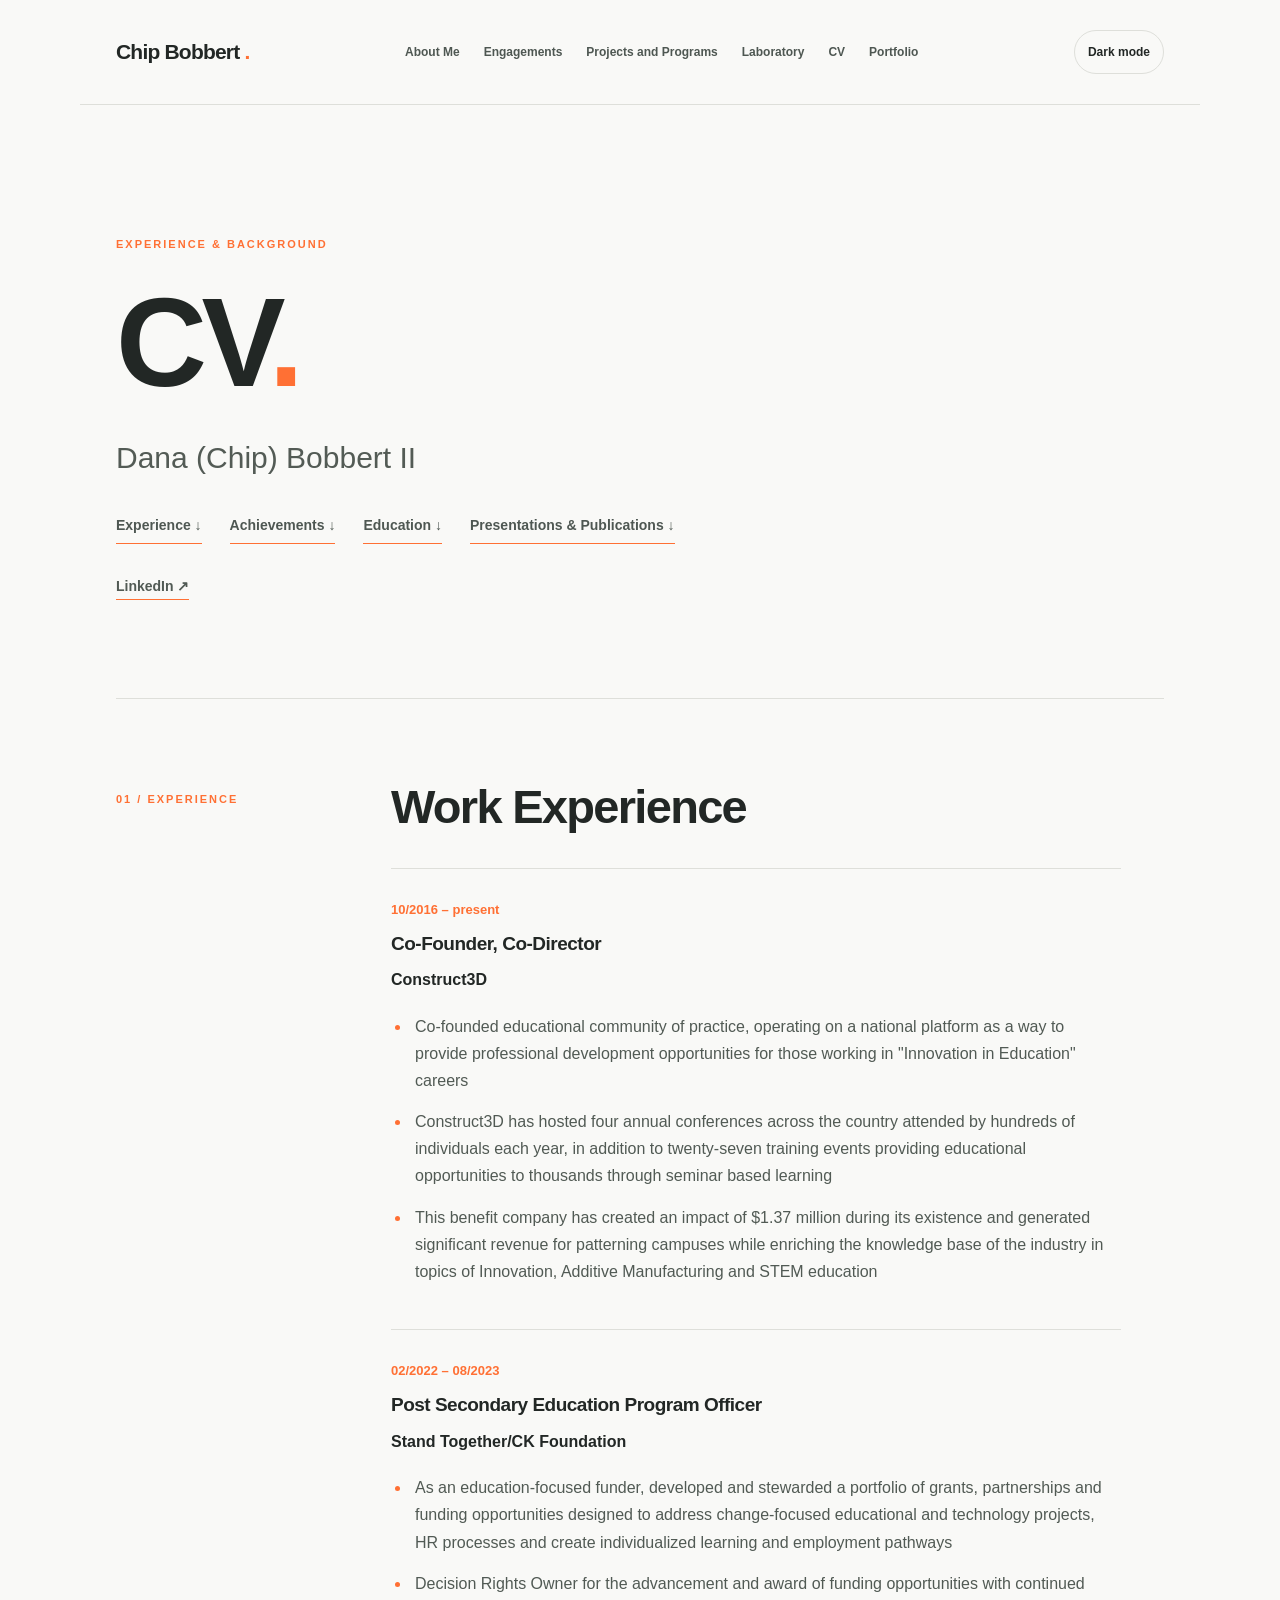
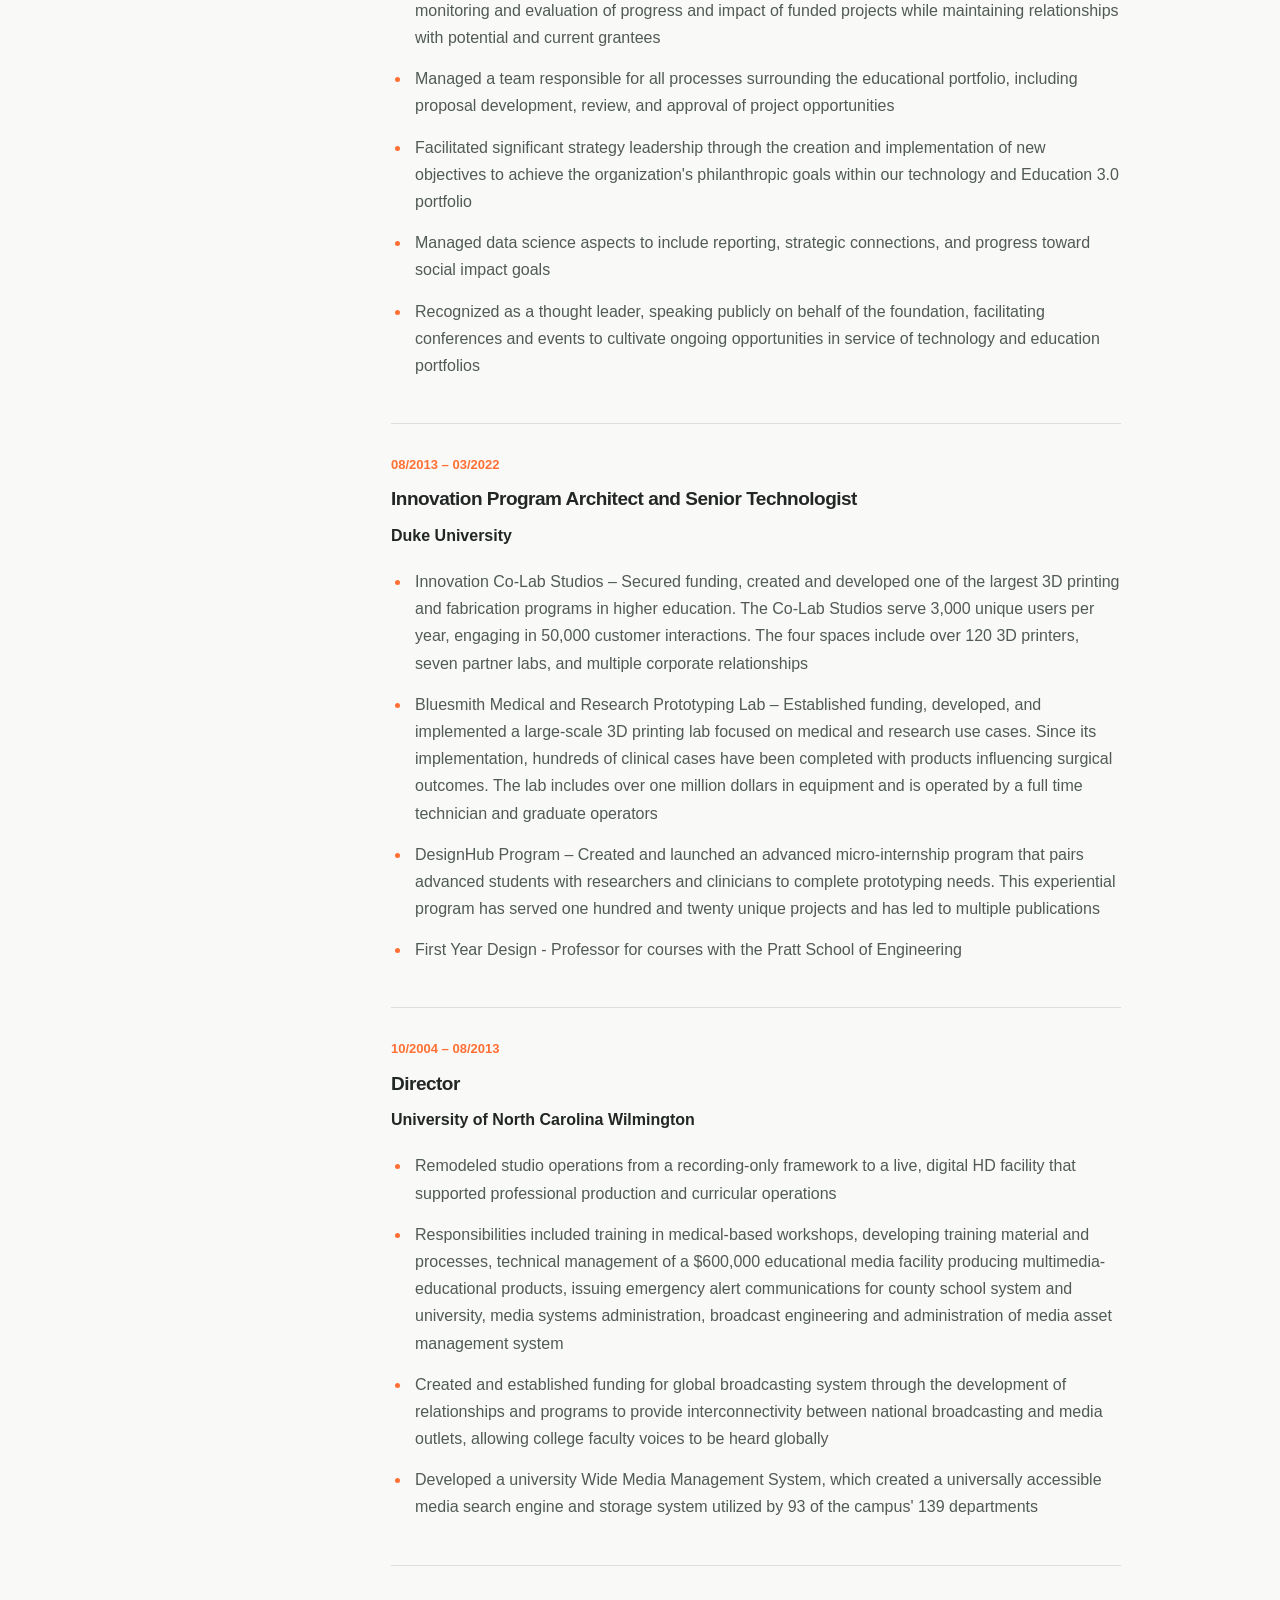
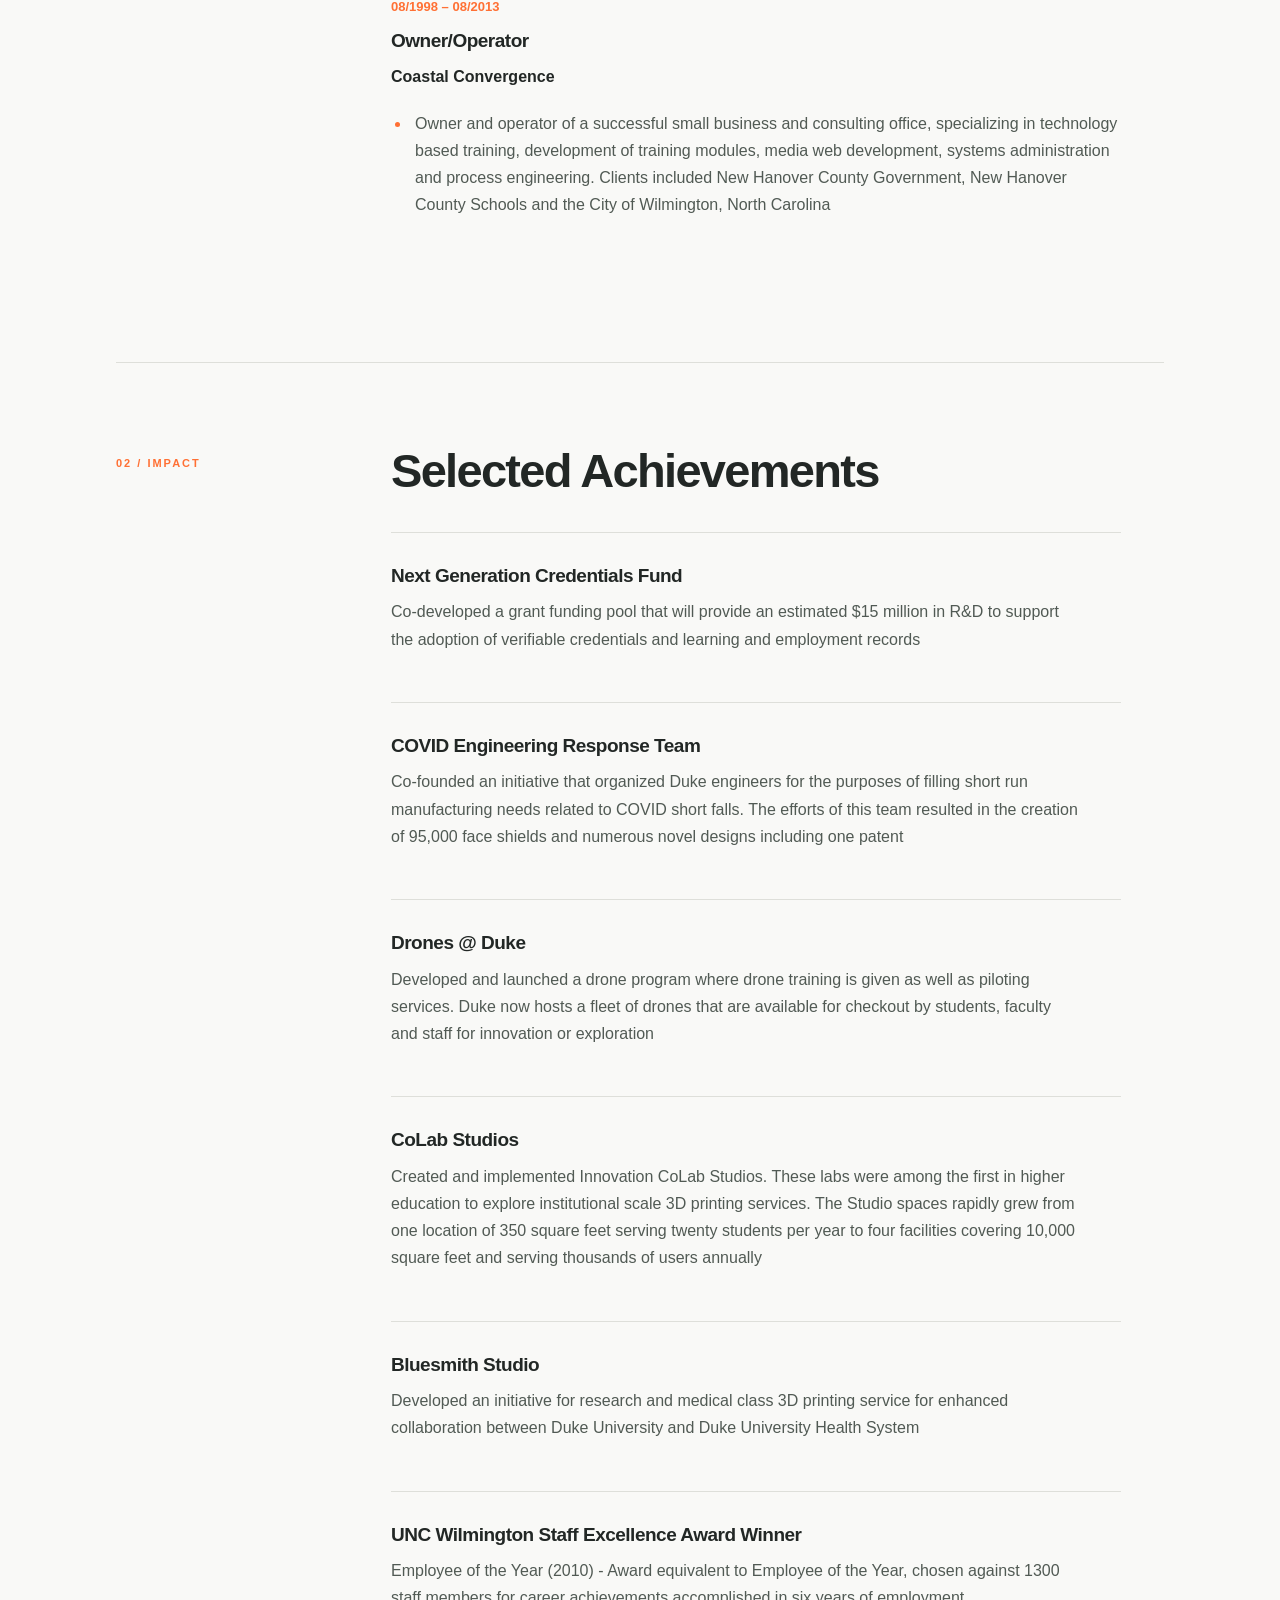
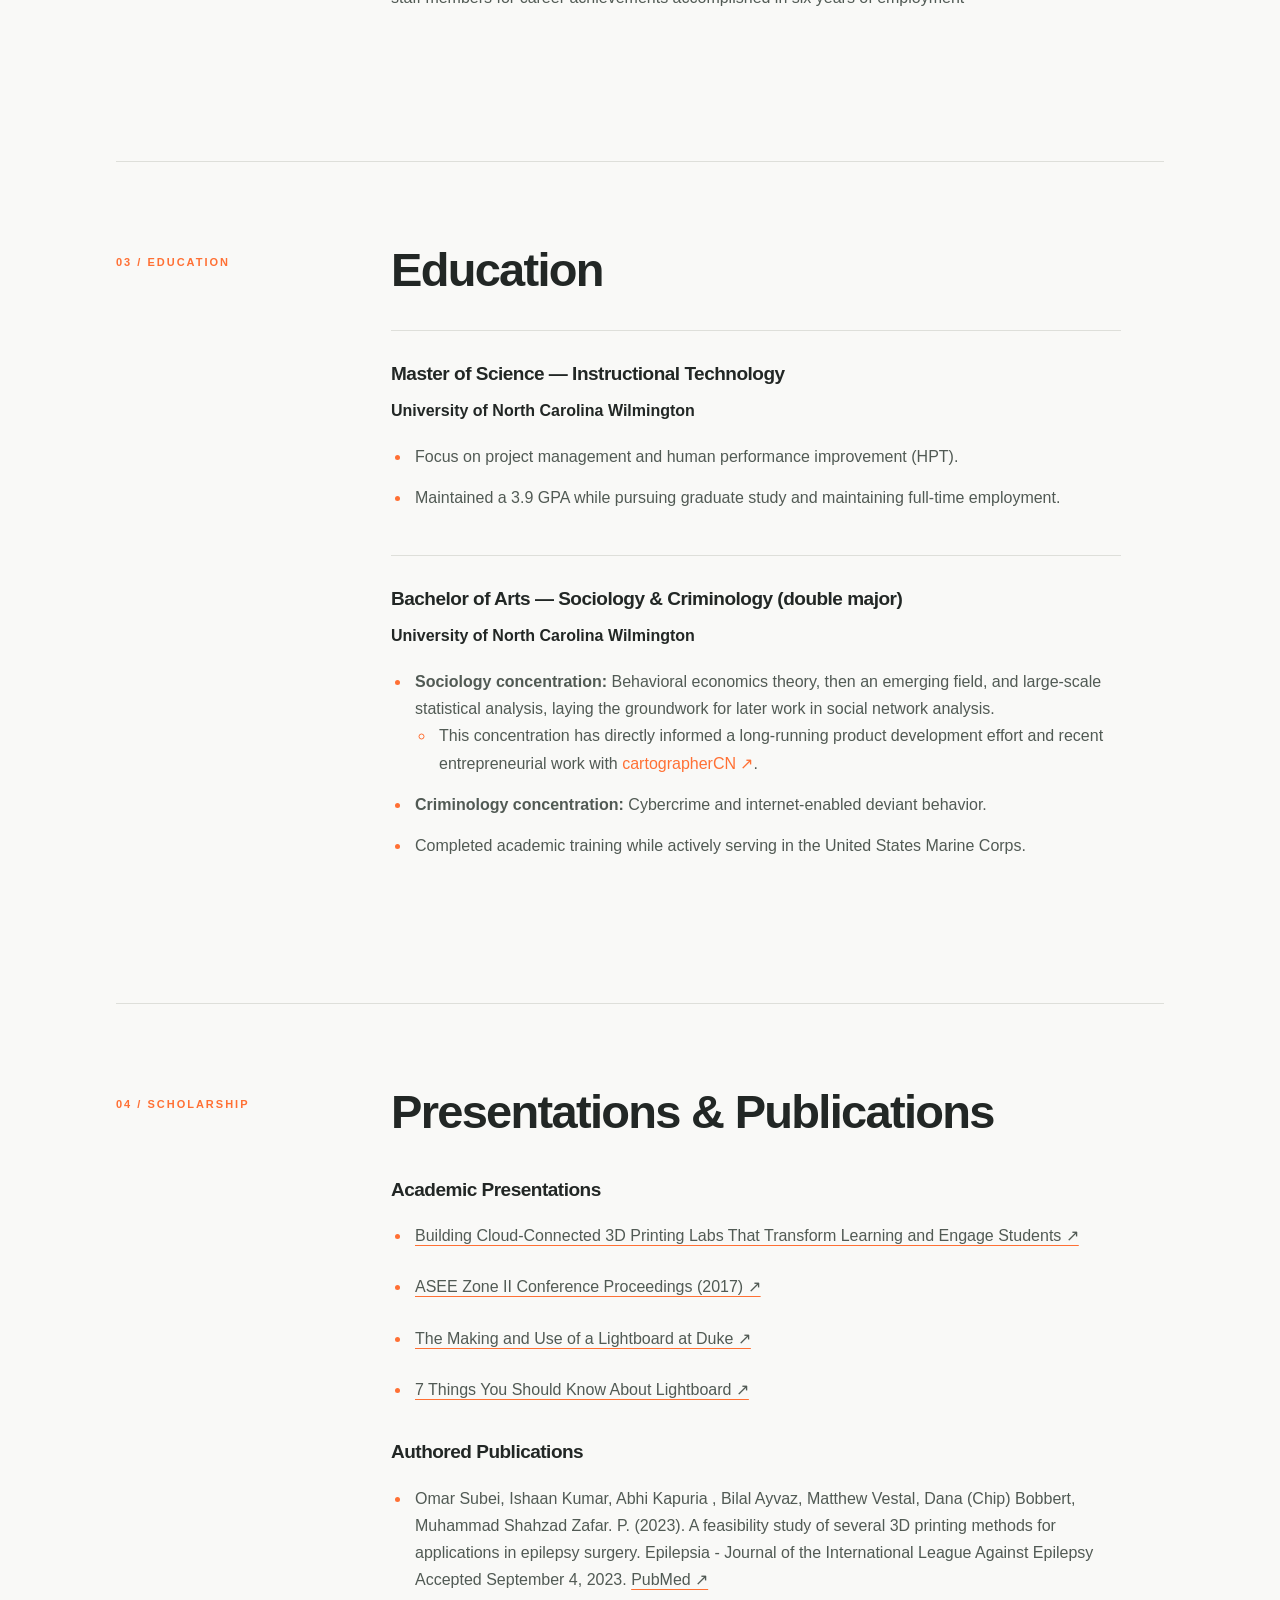
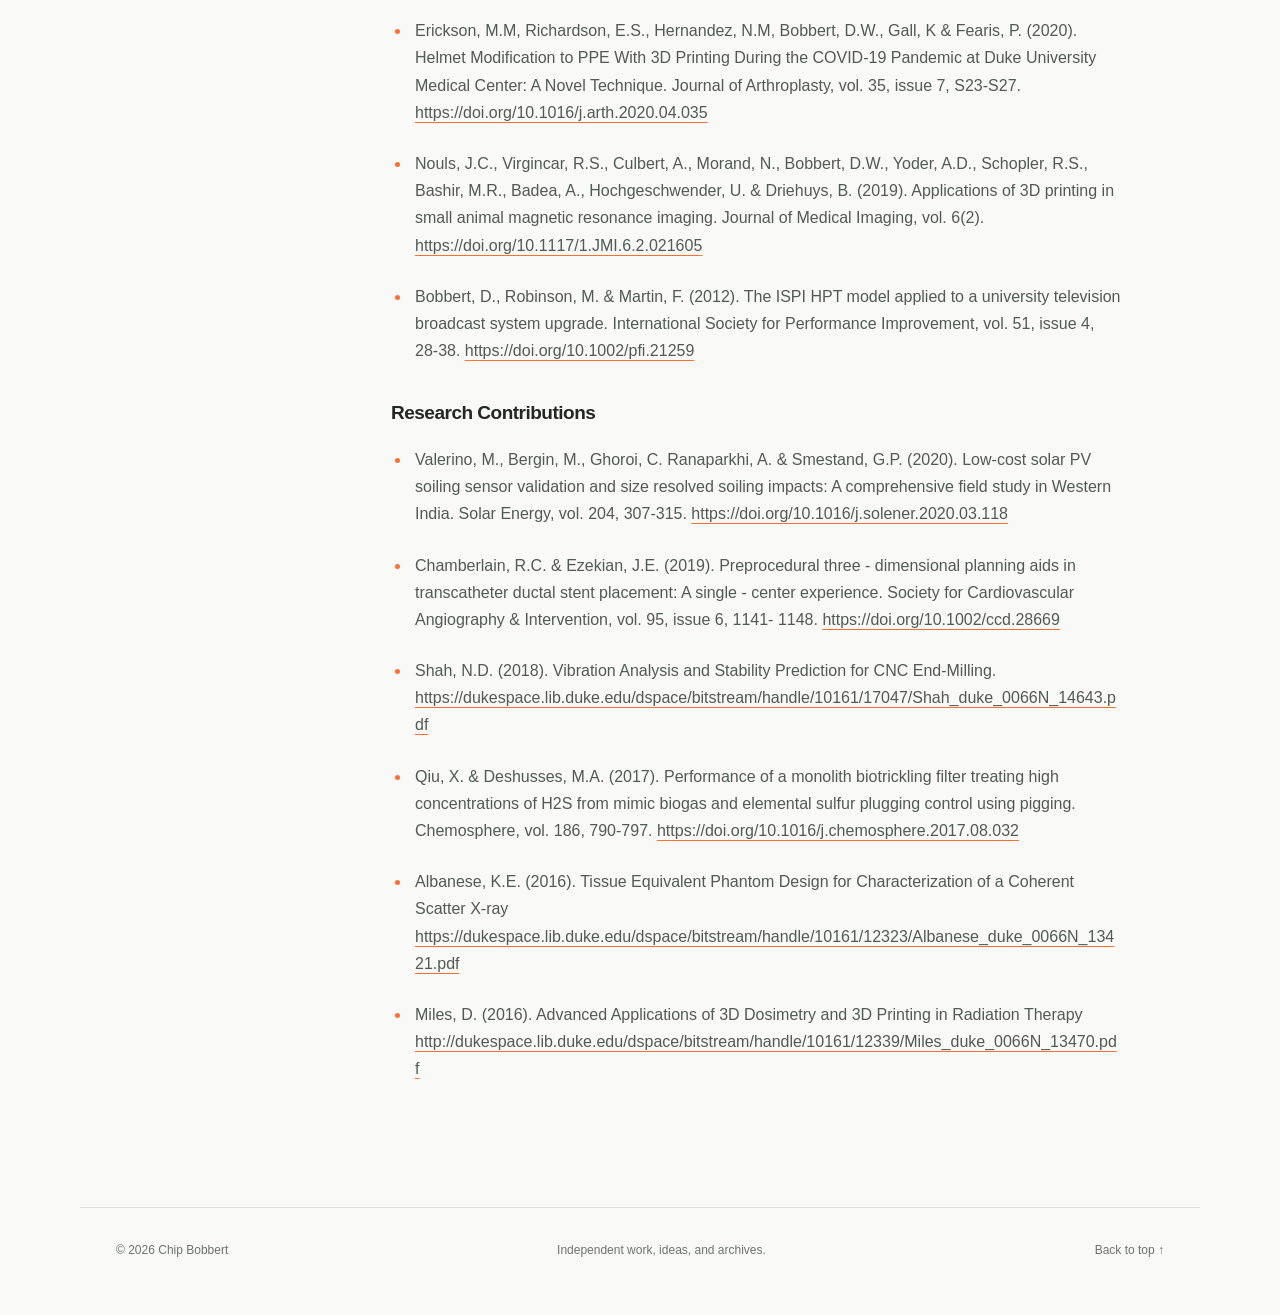
==== commit 494fca9a: "Refine CV research heading and publication links" ====
--- a/cv.html
+++ b/cv.html
@@ -151,7 +151,7 @@
             <ul>
               <li><strong>Sociology concentration:</strong> Behavioral economics theory, then an emerging field, and large-scale statistical analysis, laying the groundwork for later work in social network analysis.
                 <ul>
-                  <li>This concentration has directly informed a long-running product development effort and recent entrepreneurial work with <a href="https://www.cartographer-cn.com" target="_blank" rel="noopener noreferrer">cartographerCN ↗</a>.</li>
+                  <li>This concentration has directly informed a long-running product development effort and recent entrepreneurial work with <a class="accent" href="https://www.cartographer-cn.com" target="_blank" rel="noopener noreferrer">cartographerCN ↗</a>.</li>
                 </ul>
               </li>
               <li><strong>Criminology concentration:</strong> Cybercrime and internet-enabled deviant behavior.</li>
@@ -173,12 +173,12 @@
           </ul>
           <h3 class="cv-subheading">Authored Publications</h3>
           <ul class="cv-references">
-            <li>Omar Subei, Ishaan Kumar, Abhi Kapuria , Bilal Ayvaz, Matthew Vestal, Dana (Chip) Bobbert, Muhammad Shahzad Zafar. P. (2023). A feasibility study of several 3D printing methods for applications in epilepsy surgery. Epilepsia - Journal of the International League Against Epilepsy Accepted September 4, 2023.</li>
+            <li>Omar Subei, Ishaan Kumar, Abhi Kapuria , Bilal Ayvaz, Matthew Vestal, Dana (Chip) Bobbert, Muhammad Shahzad Zafar. P. (2023). A feasibility study of several 3D printing methods for applications in epilepsy surgery. Epilepsia - Journal of the International League Against Epilepsy Accepted September 4, 2023. <a href="https://pubmed.ncbi.nlm.nih.gov/37698298/" target="_blank" rel="noopener noreferrer">PubMed ↗</a></li>
             <li>Erickson, M.M, Richardson, E.S., Hernandez, N.M, Bobbert, D.W., Gall, K &amp; Fearis, P. (2020). Helmet Modification to PPE With 3D Printing During the COVID-19 Pandemic at Duke University Medical Center: A Novel Technique. Journal of Arthroplasty, vol. 35, issue 7, S23-S27. <a href="https://doi.org/10.1016/j.arth.2020.04.035" target="_blank" rel="noopener noreferrer">https://doi.org/10.1016/j.arth.2020.04.035</a></li>
             <li>Nouls, J.C., Virgincar, R.S., Culbert, A., Morand, N., Bobbert, D.W., Yoder, A.D., Schopler, R.S., Bashir, M.R., Badea, A., Hochgeschwender, U. &amp; Driehuys, B. (2019). Applications of 3D printing in small animal magnetic resonance imaging. Journal of Medical Imaging, vol. 6(2). <a href="https://doi.org/10.1117/1.JMI.6.2.021605" target="_blank" rel="noopener noreferrer">https://doi.org/10.1117/1.JMI.6.2.021605</a></li>
             <li>Bobbert, D., Robinson, M. &amp; Martin, F. (2012). The ISPI HPT model applied to a university television broadcast system upgrade. International Society for Performance Improvement, vol. 51, issue 4, 28-38. <a href="https://doi.org/10.1002/pfi.21259" target="_blank" rel="noopener noreferrer">https://doi.org/10.1002/pfi.21259</a></li>
           </ul>
-          <h3 class="cv-subheading">Acknowledgments</h3>
+          <h3 class="cv-subheading">Research Contributions</h3>
           <ul class="cv-references">
             <li>Valerino, M., Bergin, M., Ghoroi, C. Ranaparkhi, A. &amp; Smestand, G.P. (2020). Low-cost solar PV soiling sensor validation and size resolved soiling impacts: A comprehensive field study in Western India. Solar Energy, vol. 204, 307-315. <a href="https://doi.org/10.1016/j.solener.2020.03.118" target="_blank" rel="noopener noreferrer">https://doi.org/10.1016/j.solener.2020.03.118</a></li>
             <li>Chamberlain, R.C. &amp; Ezekian, J.E. (2019). Preprocedural three ‐ dimensional planning aids in transcatheter ductal stent placement: A single ‐ center experience. Society for Cardiovascular Angiography &amp; Intervention, vol. 95, issue 6, 1141- 1148. <a href="https://doi.org/10.1002/ccd.28669" target="_blank" rel="noopener noreferrer">https://doi.org/10.1002/ccd.28669</a></li>
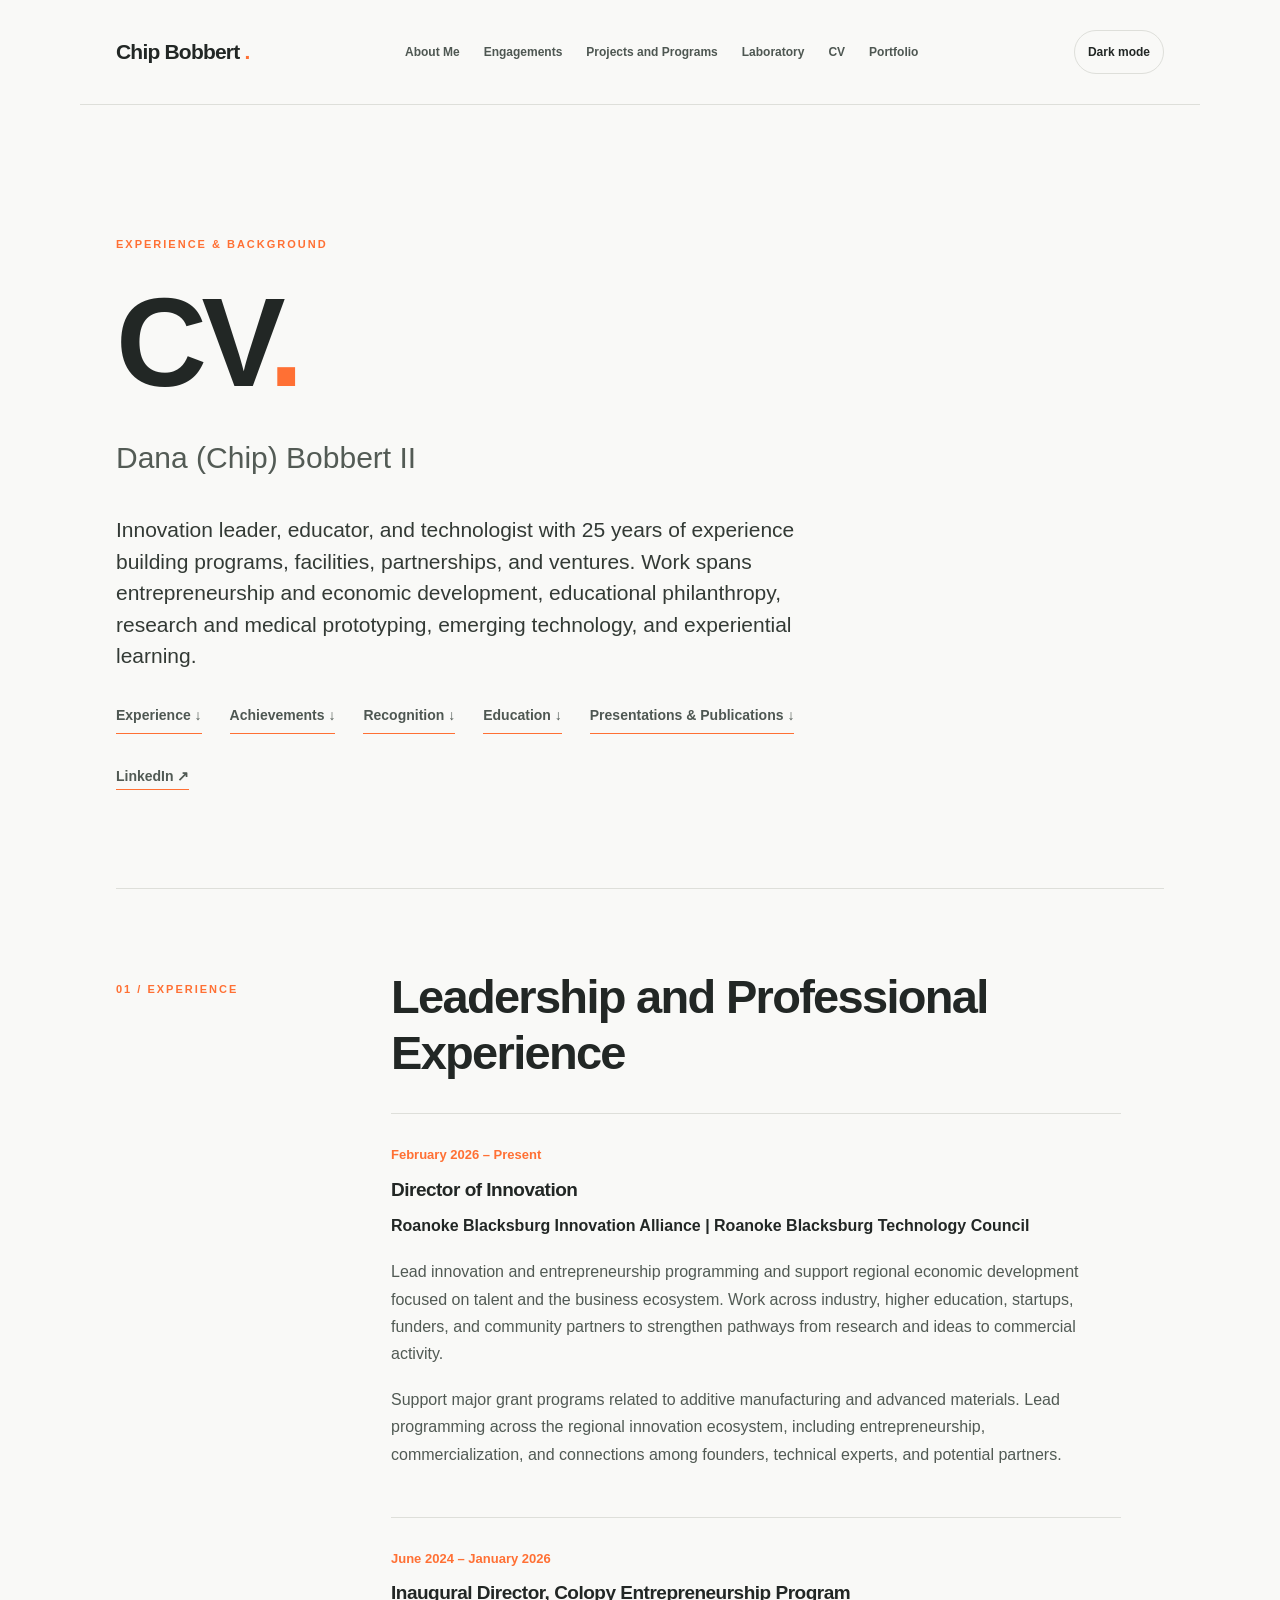
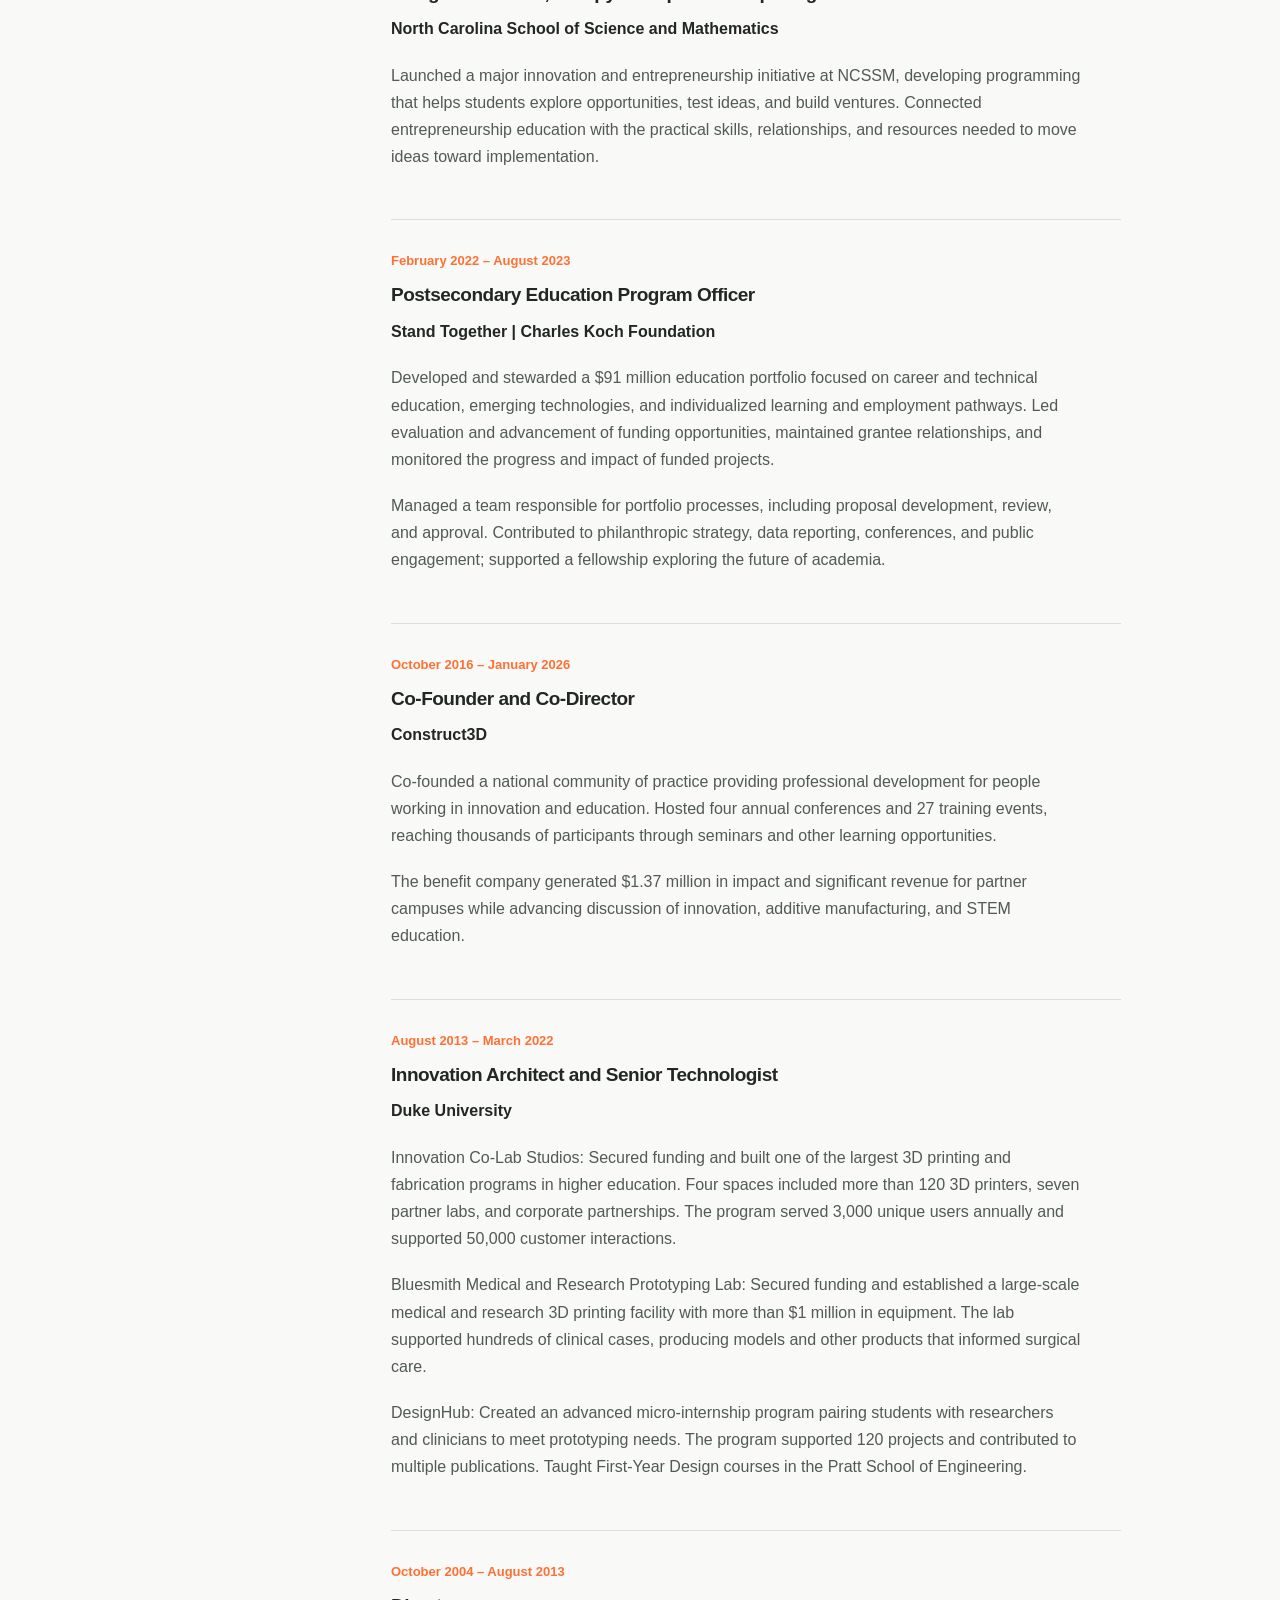
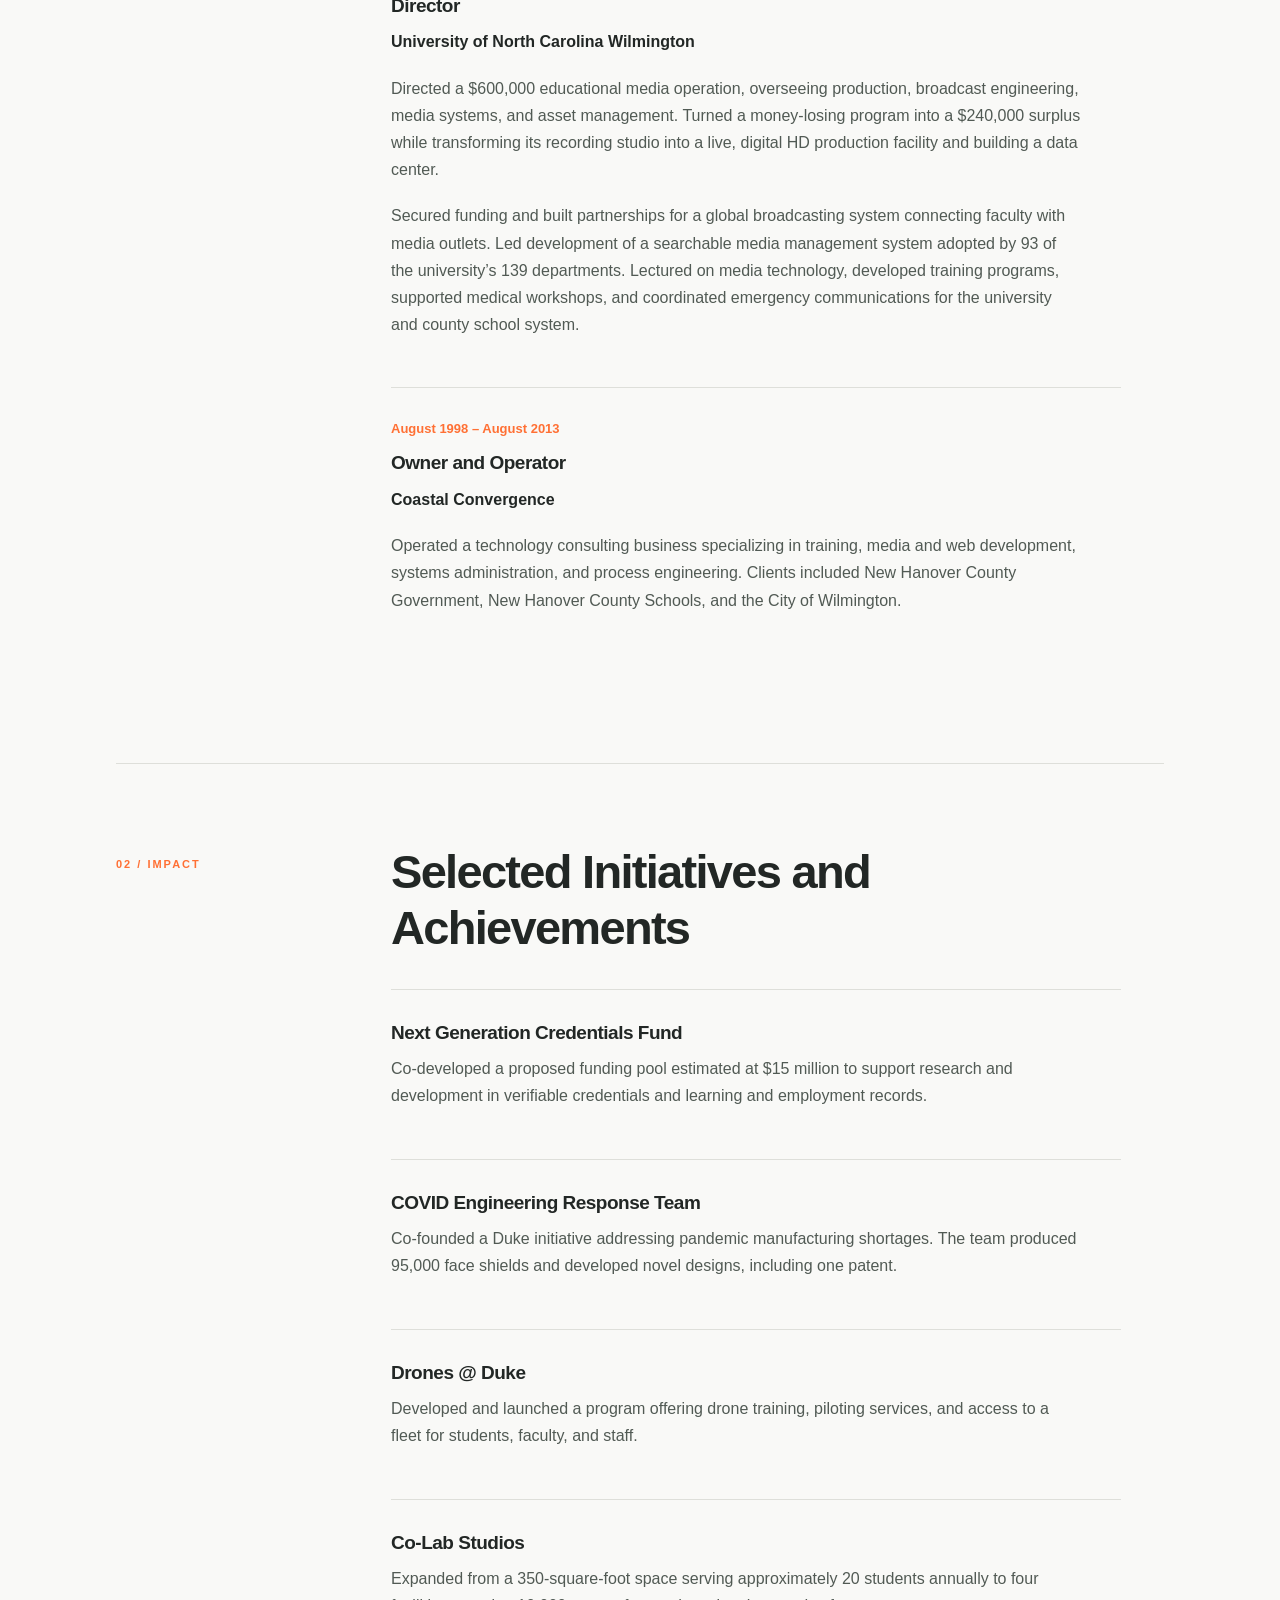
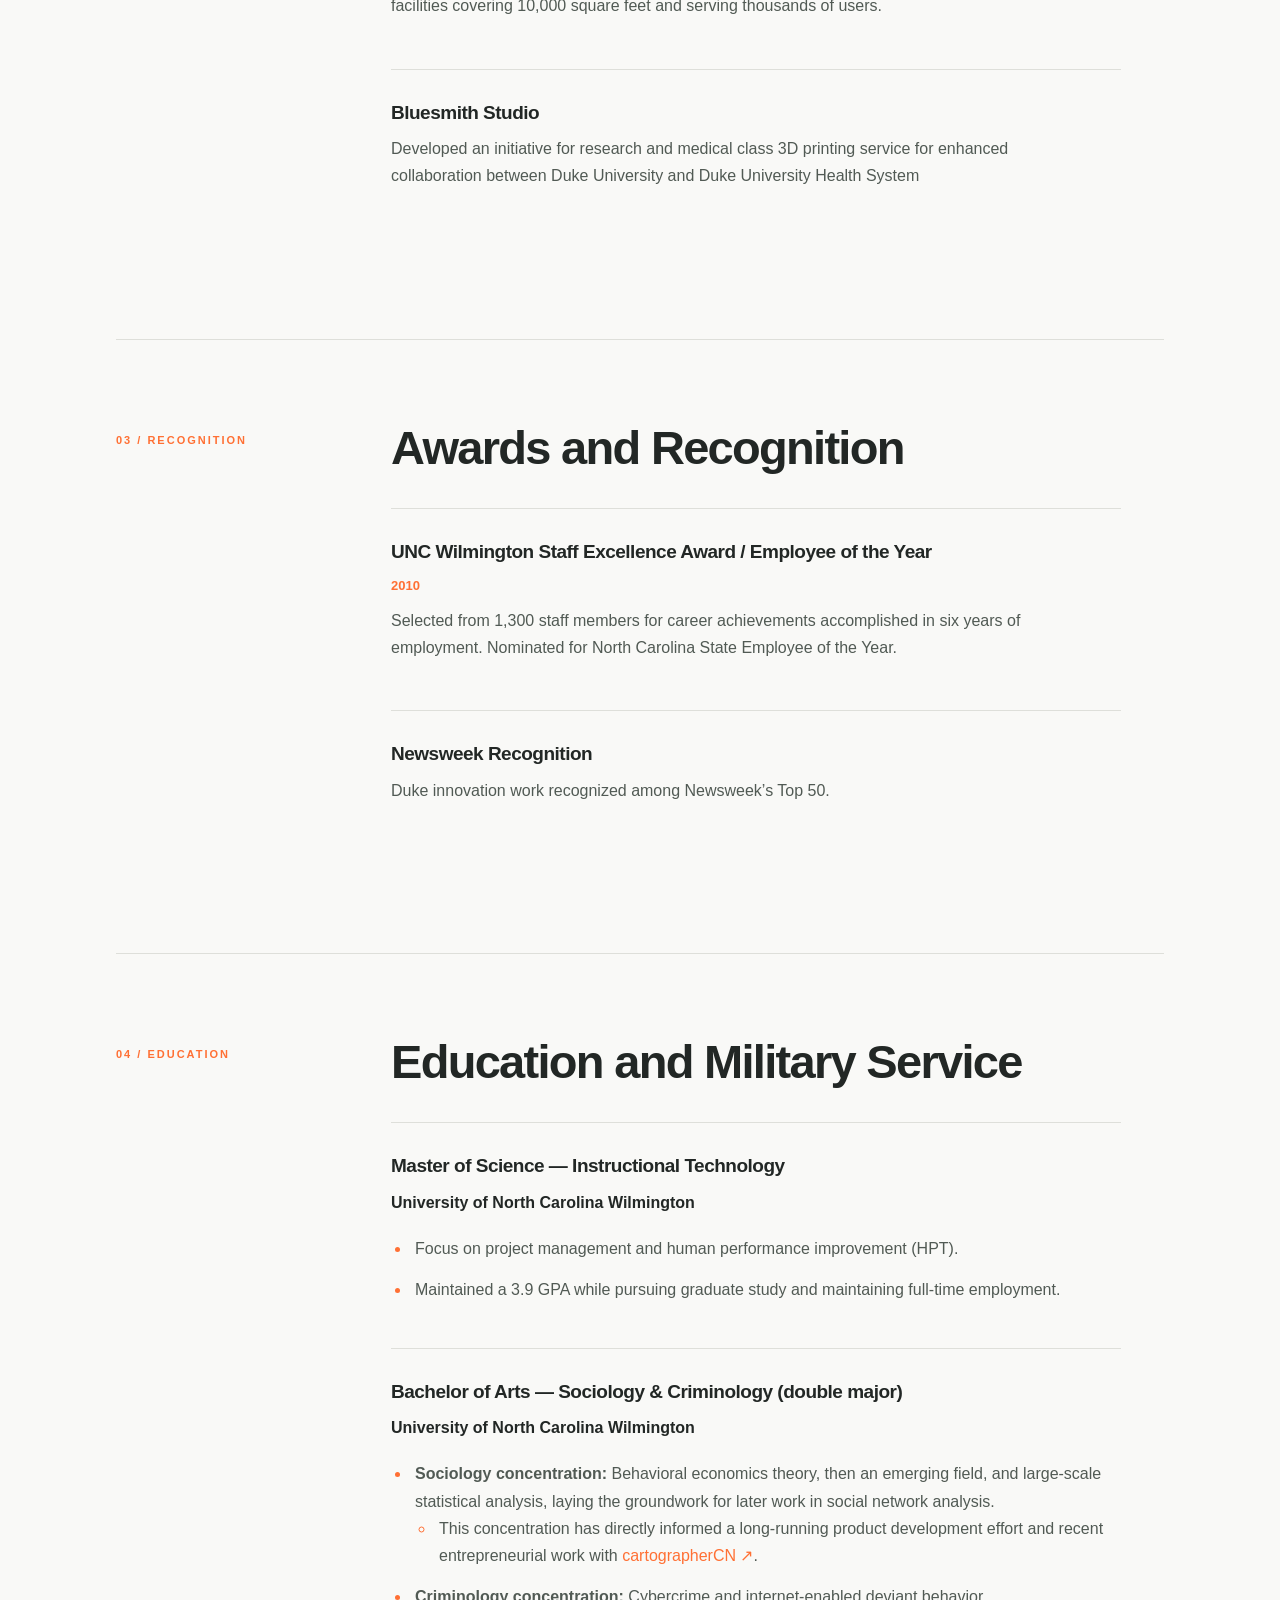
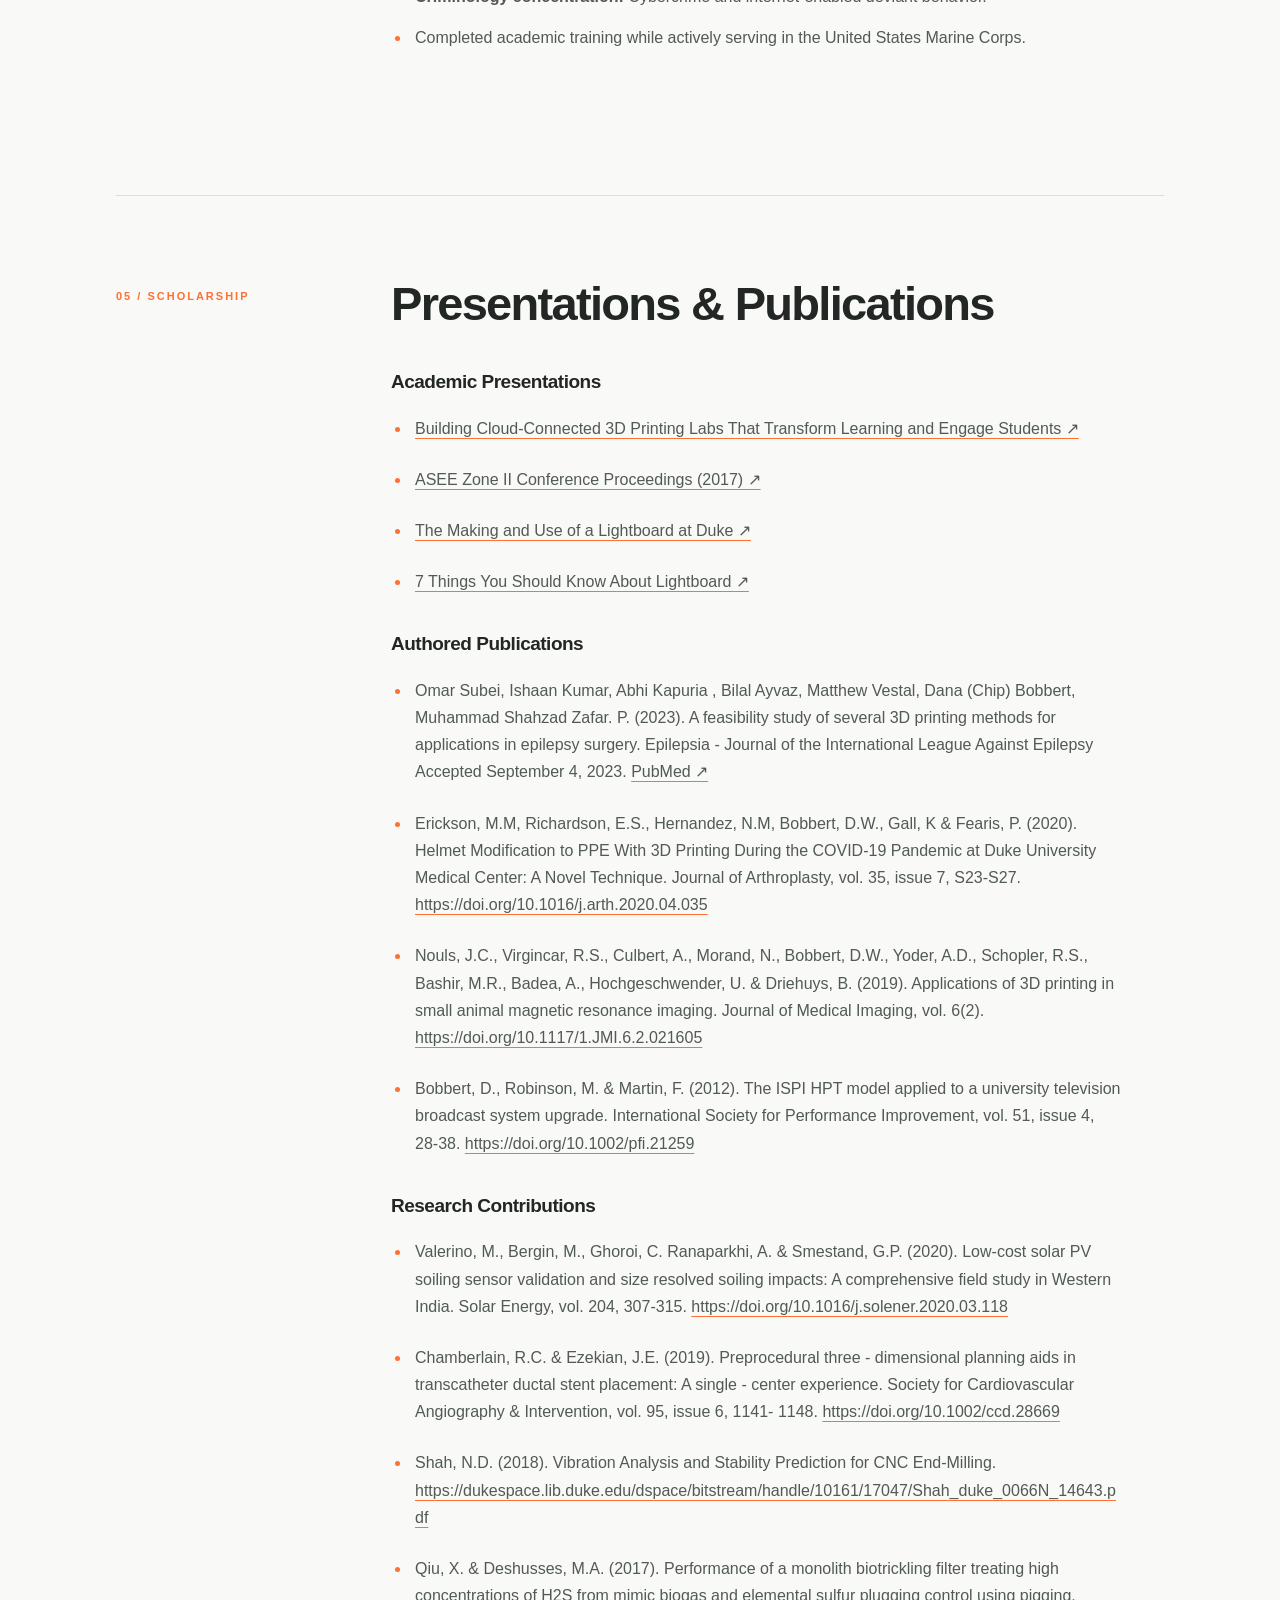
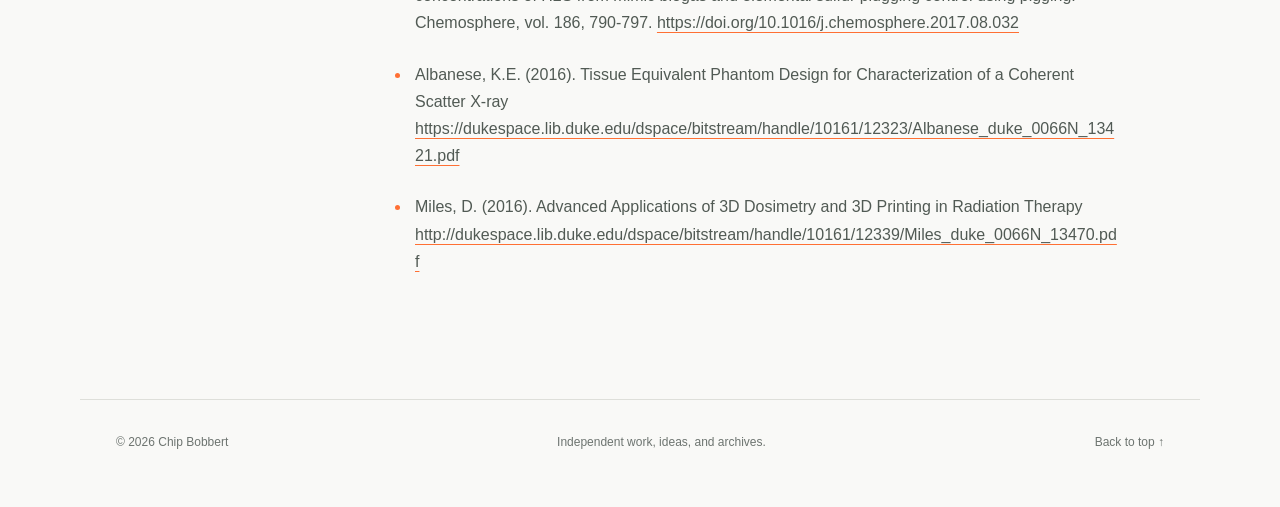
==== commit 6f21dbe3: "Update CV with 2026 roles and achievements" ====
--- a/cv.html
+++ b/cv.html
@@ -54,9 +54,11 @@
         <div class="eyebrow">Experience &amp; Background</div>
         <h1 id="hero-title">CV<span class="accent">.</span></h1>
         <p class="hero-subtitle">Dana (Chip) Bobbert II</p>
+        <p class="lead">Innovation leader, educator, and technologist with 25 years of experience building programs, facilities, partnerships, and ventures. Work spans entrepreneurship and economic development, educational philanthropy, research and medical prototyping, emerging technology, and experiential learning.</p>
         <nav class="cv-contents" aria-label="CV sections">
           <a class="text-link" href="#experience">Experience ↓</a>
           <a class="text-link" href="#achievements">Achievements ↓</a>
+          <a class="text-link" href="#recognition">Recognition ↓</a>
           <a class="text-link" href="#education">Education ↓</a>
           <a class="text-link" href="#scholarship">Presentations &amp; Publications ↓</a>
         </nav>
@@ -65,78 +67,87 @@
       <section id="experience" class="section" aria-labelledby="experience-title">
         <div class="section-label">01 / Experience</div>
         <div class="section-content">
-          <h2 id="experience-title">Work Experience</h2>
+          <h2 id="experience-title">Leadership and Professional Experience</h2>
           <article class="cv-entry" aria-labelledby="role-1">
-            <p class="cv-date">10/2016 – present</p>
-            <h3 id="role-1">Co-Founder, Co-Director</h3>
+            <p class="cv-date">February 2026 – Present</p>
+            <h3 id="role-1">Director of Innovation</h3>
+            <p class="cv-organization">Roanoke Blacksburg Innovation Alliance | Roanoke Blacksburg Technology Council</p>
+            <p>Lead innovation and entrepreneurship programming and support regional economic development focused on talent and the business ecosystem. Work across industry, higher education, startups, funders, and community partners to strengthen pathways from research and ideas to commercial activity.</p>
+            <p>Support major grant programs related to additive manufacturing and advanced materials. Lead programming across the regional innovation ecosystem, including entrepreneurship, commercialization, and connections among founders, technical experts, and potential partners.</p>
+          </article>
+          <article class="cv-entry" aria-labelledby="role-2">
+            <p class="cv-date">June 2024 – January 2026</p>
+            <h3 id="role-2">Inaugural Director, Colopy Entrepreneurship Program</h3>
+            <p class="cv-organization">North Carolina School of Science and Mathematics</p>
+            <p>Launched a major innovation and entrepreneurship initiative at NCSSM, developing programming that helps students explore opportunities, test ideas, and build ventures. Connected entrepreneurship education with the practical skills, relationships, and resources needed to move ideas toward implementation.</p>
+          </article>
+          <article class="cv-entry" aria-labelledby="role-3">
+            <p class="cv-date">February 2022 – August 2023</p>
+            <h3 id="role-3">Postsecondary Education Program Officer</h3>
+            <p class="cv-organization">Stand Together | Charles Koch Foundation</p>
+            <p>Developed and stewarded a $91 million education portfolio focused on career and technical education, emerging technologies, and individualized learning and employment pathways. Led evaluation and advancement of funding opportunities, maintained grantee relationships, and monitored the progress and impact of funded projects.</p>
+            <p>Managed a team responsible for portfolio processes, including proposal development, review, and approval. Contributed to philanthropic strategy, data reporting, conferences, and public engagement; supported a fellowship exploring the future of academia.</p>
+          </article>
+          <article class="cv-entry" aria-labelledby="role-4">
+            <p class="cv-date">October 2016 – January 2026</p>
+            <h3 id="role-4">Co-Founder and Co-Director</h3>
             <p class="cv-organization">Construct3D</p>
-            <ul>
-              <li>Co-founded educational community of practice, operating on a national platform as a way to provide professional development opportunities for those working in &quot;Innovation in Education&quot; careers</li>
-              <li>Construct3D has hosted four annual conferences across the country attended by hundreds of individuals each year, in addition to twenty-seven training events providing educational opportunities to thousands through seminar based learning</li>
-              <li>This benefit company has created an impact of $1.37 million during its existence and generated significant revenue for patterning campuses while enriching the knowledge base of the industry in topics of Innovation, Additive Manufacturing and STEM education</li>
-            </ul>
-          </article>
-          <article class="cv-entry" aria-labelledby="role-2">
-            <p class="cv-date">02/2022 – 08/2023</p>
-            <h3 id="role-2">Post Secondary Education Program Officer</h3>
-            <p class="cv-organization">Stand Together/CK Foundation</p>
-            <ul>
-              <li>As an education-focused funder, developed and stewarded a portfolio of grants, partnerships and funding opportunities designed to address change-focused educational and technology projects, HR processes and create individualized learning and employment pathways</li>
-              <li>Decision Rights Owner for the advancement and award of funding opportunities with continued monitoring and evaluation of progress and impact of funded projects while maintaining relationships with potential and current grantees</li>
-              <li>Managed a team responsible for all processes surrounding the educational portfolio, including proposal development, review, and approval of project opportunities</li>
-              <li>Facilitated significant strategy leadership through the creation and implementation of new objectives to achieve the organization&#x27;s philanthropic goals within our technology and Education 3.0 portfolio</li>
-              <li>Managed data science aspects to include reporting, strategic connections, and progress toward social impact goals</li>
-              <li>Recognized as a thought leader, speaking publicly on behalf of the foundation, facilitating conferences and events to cultivate ongoing opportunities in service of technology and education portfolios</li>
-            </ul>
-          </article>
-          <article class="cv-entry" aria-labelledby="role-3">
-            <p class="cv-date">08/2013 – 03/2022</p>
-            <h3 id="role-3">Innovation Program Architect and Senior Technologist</h3>
+            <p>Co-founded a national community of practice providing professional development for people working in innovation and education. Hosted four annual conferences and 27 training events, reaching thousands of participants through seminars and other learning opportunities.</p>
+            <p>The benefit company generated $1.37 million in impact and significant revenue for partner campuses while advancing discussion of innovation, additive manufacturing, and STEM education.</p>
+          </article>
+          <article class="cv-entry" aria-labelledby="role-5">
+            <p class="cv-date">August 2013 – March 2022</p>
+            <h3 id="role-5">Innovation Architect and Senior Technologist</h3>
             <p class="cv-organization">Duke University</p>
-            <ul>
-              <li>Innovation Co-Lab Studios – Secured funding, created and developed one of the largest 3D printing and fabrication programs in higher education. The Co-Lab Studios serve 3,000 unique users per year, engaging in 50,000 customer interactions. The four spaces include over 120 3D printers, seven partner labs, and multiple corporate relationships</li>
-              <li>Bluesmith Medical and Research Prototyping Lab – Established funding, developed, and implemented a large-scale 3D printing lab focused on medical and research use cases. Since its implementation, hundreds of clinical cases have been completed with products influencing surgical outcomes. The lab includes over one million dollars in equipment and is operated by a full time technician and graduate operators</li>
-              <li>DesignHub Program – Created and launched an advanced micro-internship program that pairs advanced students with researchers and clinicians to complete prototyping needs. This experiential program has served one hundred and twenty unique projects and has led to multiple publications</li>
-              <li>First Year Design - Professor for courses with the Pratt School of Engineering</li>
-            </ul>
-          </article>
-          <article class="cv-entry" aria-labelledby="role-4">
-            <p class="cv-date">10/2004 – 08/2013</p>
-            <h3 id="role-4">Director</h3>
+            <p>Innovation Co-Lab Studios: Secured funding and built one of the largest 3D printing and fabrication programs in higher education. Four spaces included more than 120 3D printers, seven partner labs, and corporate partnerships. The program served 3,000 unique users annually and supported 50,000 customer interactions.</p>
+            <p>Bluesmith Medical and Research Prototyping Lab: Secured funding and established a large-scale medical and research 3D printing facility with more than $1 million in equipment. The lab supported hundreds of clinical cases, producing models and other products that informed surgical care.</p>
+            <p>DesignHub: Created an advanced micro-internship program pairing students with researchers and clinicians to meet prototyping needs. The program supported 120 projects and contributed to multiple publications. Taught First-Year Design courses in the Pratt School of Engineering.</p>
+          </article>
+          <article class="cv-entry" aria-labelledby="role-6">
+            <p class="cv-date">October 2004 – August 2013</p>
+            <h3 id="role-6">Director</h3>
             <p class="cv-organization">University of North Carolina Wilmington</p>
-            <ul>
-              <li>Remodeled studio operations from a recording-only framework to a live, digital HD facility that supported professional production and curricular operations</li>
-              <li>Responsibilities included training in medical-based workshops, developing training material and processes, technical management of a $600,000 educational media facility producing multimedia-educational products, issuing emergency alert communications for county school system and university, media systems administration, broadcast engineering and administration of media asset management system</li>
-              <li>Created and established funding for global broadcasting system through the development of relationships and programs to provide interconnectivity between national broadcasting and media outlets, allowing college faculty voices to be heard globally</li>
-              <li>Developed a university Wide Media Management System, which created a universally accessible media search engine and storage system utilized by 93 of the campus&#x27; 139 departments</li>
-            </ul>
-          </article>
-          <article class="cv-entry" aria-labelledby="role-5">
-            <p class="cv-date">08/1998 – 08/2013</p>
-            <h3 id="role-5">Owner/Operator</h3>
+            <p>Directed a $600,000 educational media operation, overseeing production, broadcast engineering, media systems, and asset management. Turned a money-losing program into a $240,000 surplus while transforming its recording studio into a live, digital HD production facility and building a data center.</p>
+            <p>Secured funding and built partnerships for a global broadcasting system connecting faculty with media outlets. Led development of a searchable media management system adopted by 93 of the university’s 139 departments. Lectured on media technology, developed training programs, supported medical workshops, and coordinated emergency communications for the university and county school system.</p>
+          </article>
+          <article class="cv-entry" aria-labelledby="role-7">
+            <p class="cv-date">August 1998 – August 2013</p>
+            <h3 id="role-7">Owner and Operator</h3>
             <p class="cv-organization">Coastal Convergence</p>
-            <ul>
-              <li>Owner and operator of a successful small business and consulting office, specializing in technology based training, development of training modules, media web development, systems administration and process engineering. Clients included New Hanover County Government, New Hanover County Schools and the City of Wilmington, North Carolina</li>
-            </ul>
+            <p>Operated a technology consulting business specializing in training, media and web development, systems administration, and process engineering. Clients included New Hanover County Government, New Hanover County Schools, and the City of Wilmington.</p>
           </article>
         </div>
       </section>
       <section id="achievements" class="section" aria-labelledby="achievements-title">
         <div class="section-label">02 / Impact</div>
         <div class="section-content">
-          <h2 id="achievements-title">Selected Achievements</h2>
-          <article class="cv-entry"><h3>Next Generation Credentials Fund</h3><p>Co-developed a grant funding pool that will provide an estimated $15 million in R&amp;D to support the adoption of verifiable credentials and learning and employment records</p></article>
-          <article class="cv-entry"><h3>COVID Engineering Response Team</h3><p>Co-founded an initiative that organized Duke engineers for the purposes of filling short run manufacturing needs related to COVID short falls. The efforts of this team resulted in the creation of 95,000 face shields and numerous novel designs including one patent</p></article>
-          <article class="cv-entry"><h3>Drones @ Duke</h3><p>Developed and launched a drone program where drone training is given as well as piloting services. Duke now hosts a fleet of drones that are available for checkout by students, faculty and staff for innovation or exploration</p></article>
-          <article class="cv-entry"><h3>CoLab Studios</h3><p>Created and implemented Innovation CoLab Studios. These labs were among the first in higher education to explore institutional scale 3D printing services. The Studio spaces rapidly grew from one location of 350 square feet serving twenty students per year to four facilities covering 10,000 square feet and serving thousands of users annually</p></article>
+          <h2 id="achievements-title">Selected Initiatives and Achievements</h2>
+          <article class="cv-entry"><h3>Next Generation Credentials Fund</h3><p>Co-developed a proposed funding pool estimated at $15 million to support research and development in verifiable credentials and learning and employment records.</p></article>
+          <article class="cv-entry"><h3>COVID Engineering Response Team</h3><p>Co-founded a Duke initiative addressing pandemic manufacturing shortages. The team produced 95,000 face shields and developed novel designs, including one patent.</p></article>
+          <article class="cv-entry"><h3>Drones @ Duke</h3><p>Developed and launched a program offering drone training, piloting services, and access to a fleet for students, faculty, and staff.</p></article>
+          <article class="cv-entry"><h3>Co-Lab Studios</h3><p>Expanded from a 350-square-foot space serving approximately 20 students annually to four facilities covering 10,000 square feet and serving thousands of users.</p></article>
           <article class="cv-entry"><h3>Bluesmith Studio</h3><p>Developed an initiative for research and medical class 3D printing service for enhanced collaboration between Duke University and Duke University Health System</p></article>
-          <article class="cv-entry"><h3>UNC Wilmington Staff Excellence Award Winner</h3><p>Employee of the Year (2010) - Award equivalent to Employee of the Year, chosen against 1300 staff members for career achievements accomplished in six years of employment</p></article>
+        </div>
+      </section>
+      <section id="recognition" class="section" aria-labelledby="recognition-title">
+        <div class="section-label">03 / Recognition</div>
+        <div class="section-content">
+          <h2 id="recognition-title">Awards and Recognition</h2>
+          <article class="cv-entry">
+            <h3>UNC Wilmington Staff Excellence Award / Employee of the Year</h3>
+            <p class="cv-date">2010</p>
+            <p>Selected from 1,300 staff members for career achievements accomplished in six years of employment. Nominated for North Carolina State Employee of the Year.</p>
+          </article>
+          <article class="cv-entry">
+            <h3>Newsweek Recognition</h3>
+            <p>Duke innovation work recognized among Newsweek’s Top 50.</p>
+          </article>
         </div>
       </section>
       <section id="education" class="section" aria-labelledby="education-title">
-        <div class="section-label">03 / Education</div>
-        <div class="section-content">
-          <h2 id="education-title">Education</h2>
+        <div class="section-label">04 / Education</div>
+        <div class="section-content">
+          <h2 id="education-title">Education and Military Service</h2>
           <article class="cv-entry">
             <h3>Master of Science — Instructional Technology</h3>
             <p class="cv-organization">University of North Carolina Wilmington</p>
@@ -161,7 +172,7 @@
         </div>
       </section>
       <section id="scholarship" class="section" aria-labelledby="scholarship-title">
-        <div class="section-label">04 / Scholarship</div>
+        <div class="section-label">05 / Scholarship</div>
         <div class="section-content">
           <h2 id="scholarship-title">Presentations &amp; Publications</h2>
           <h3 class="cv-subheading">Academic Presentations</h3>
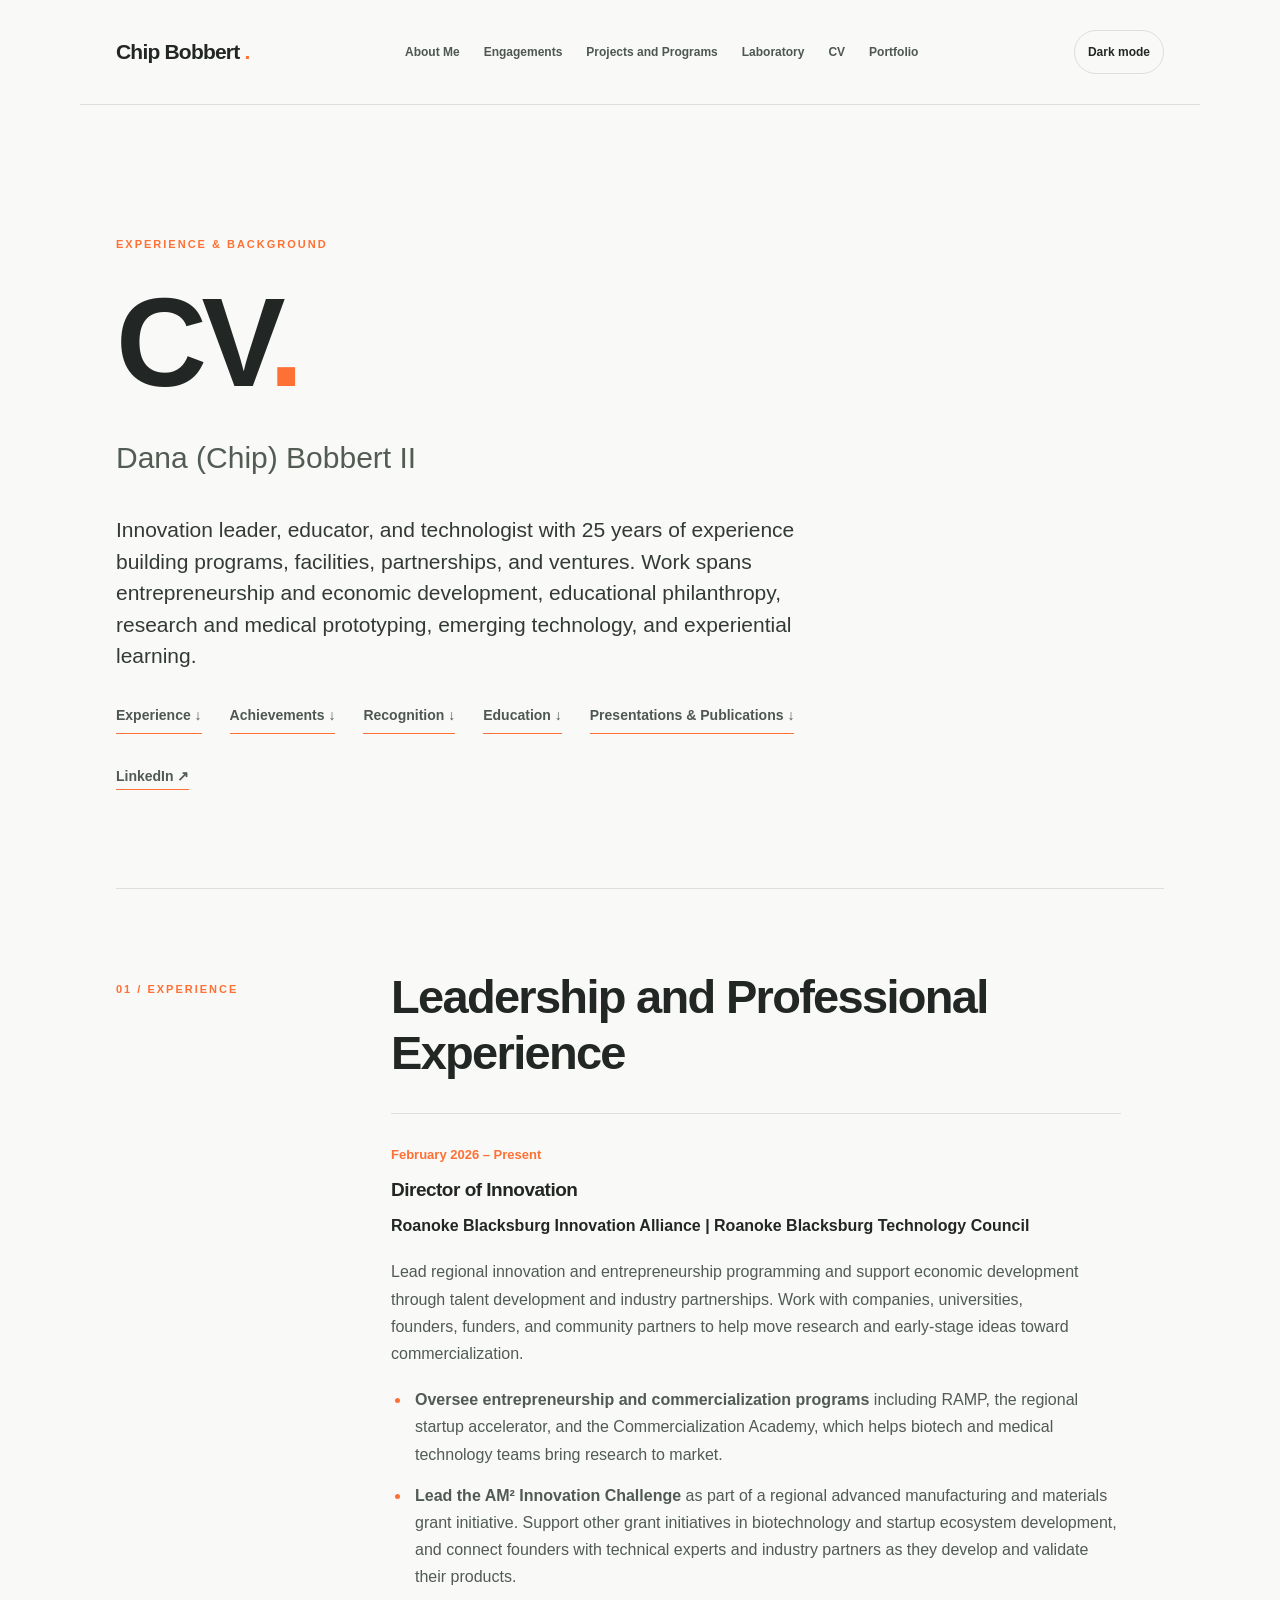
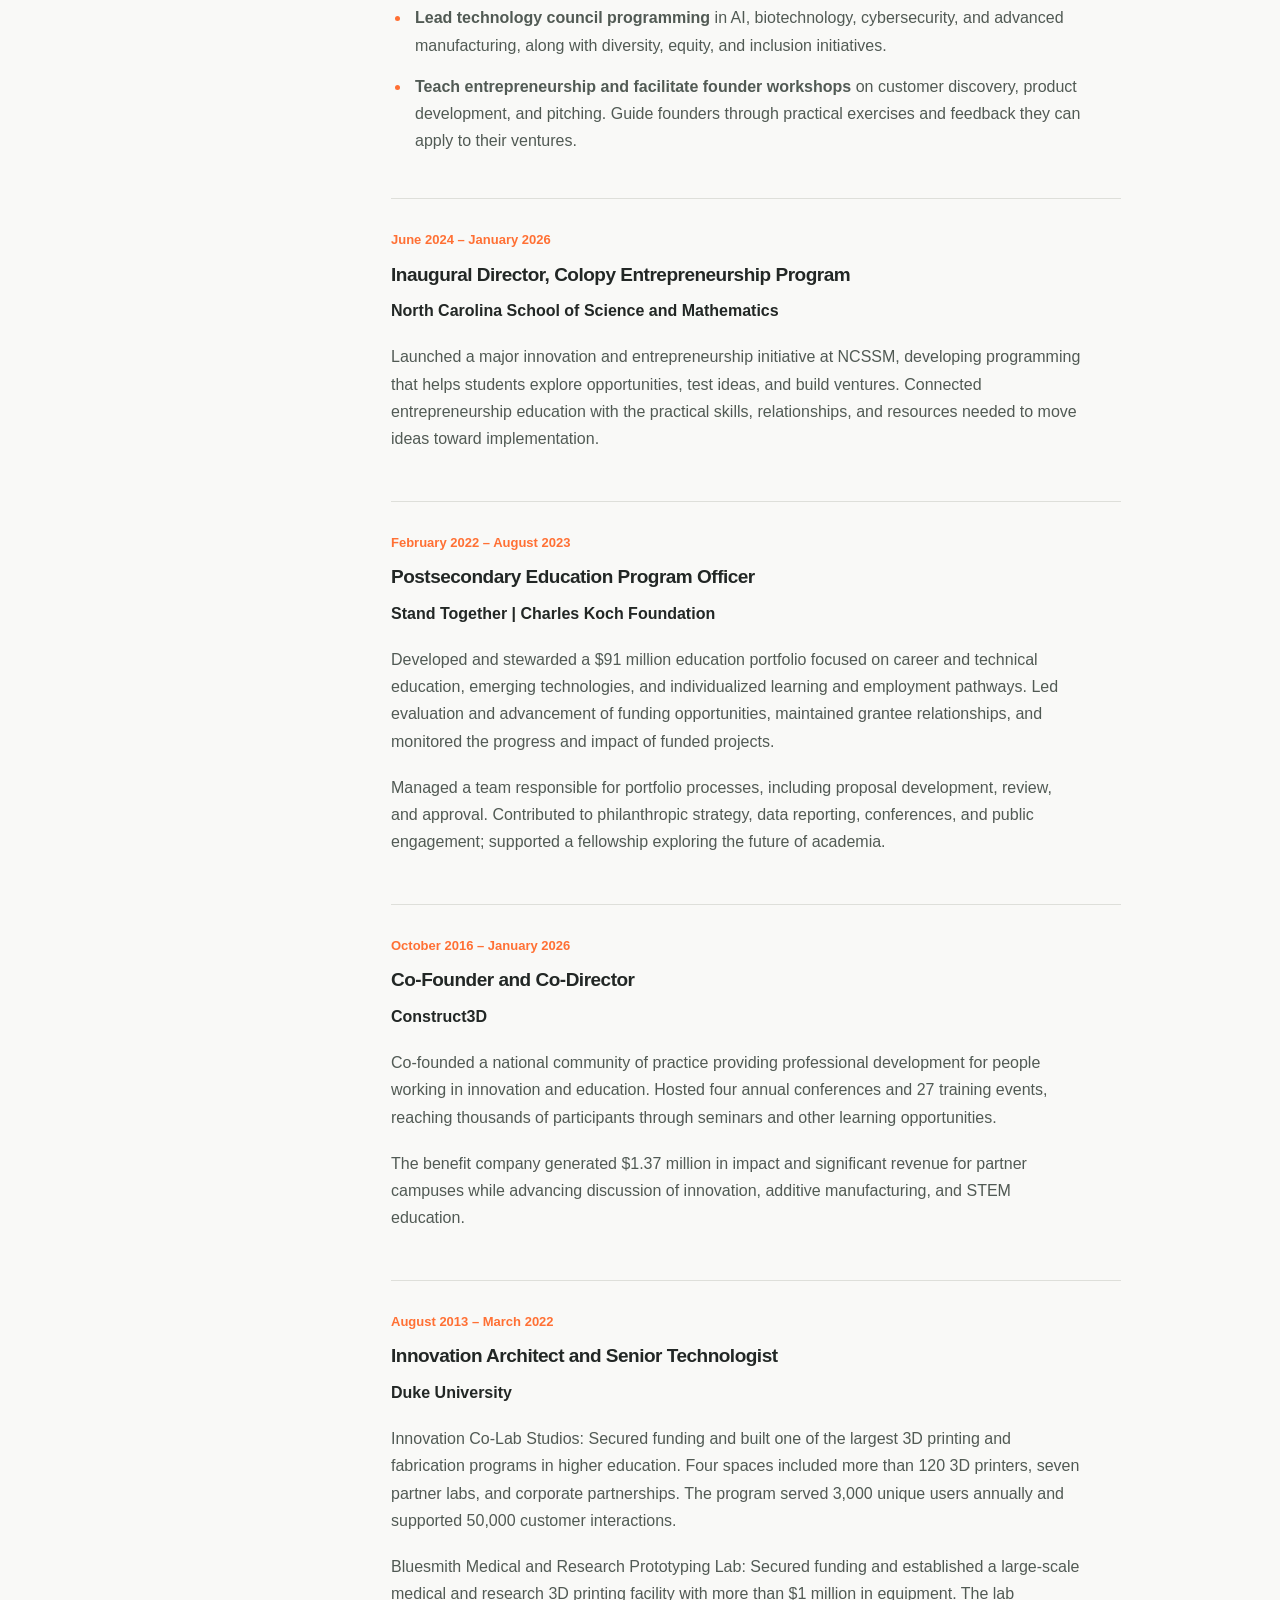
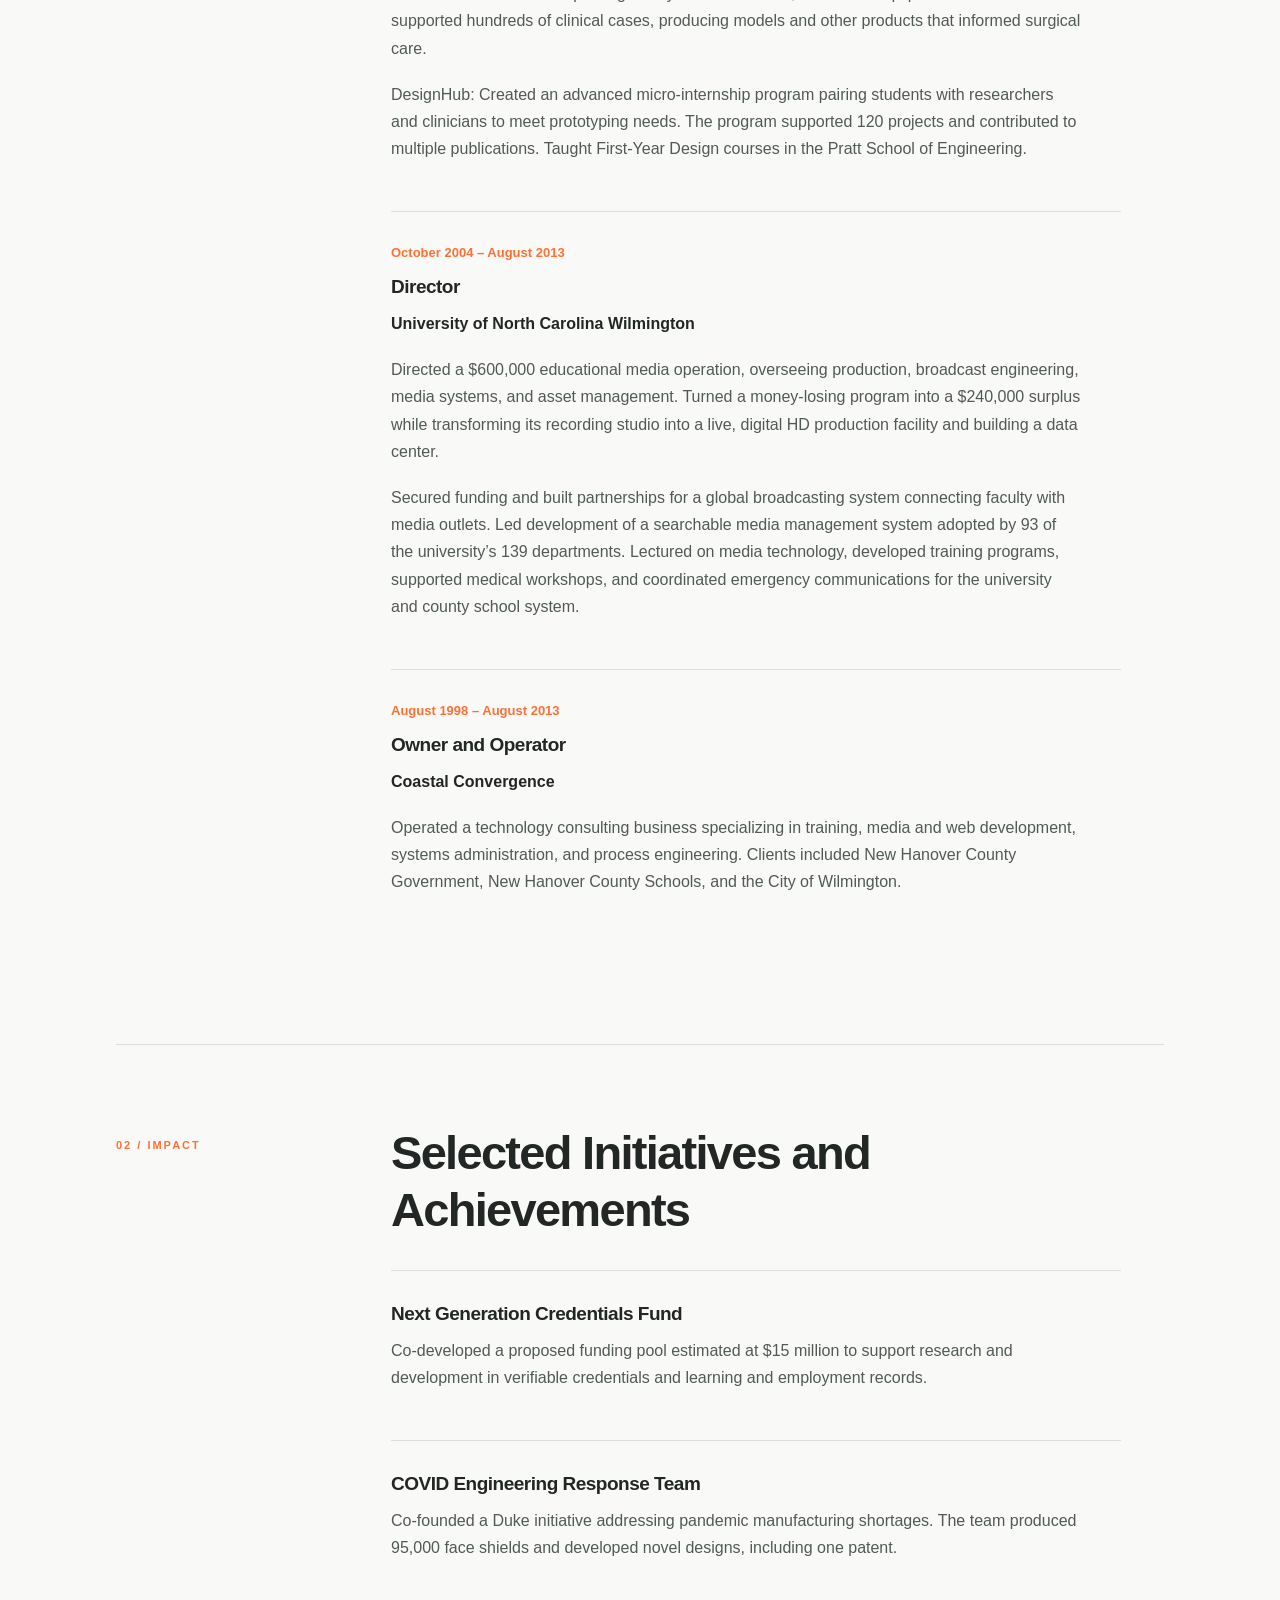
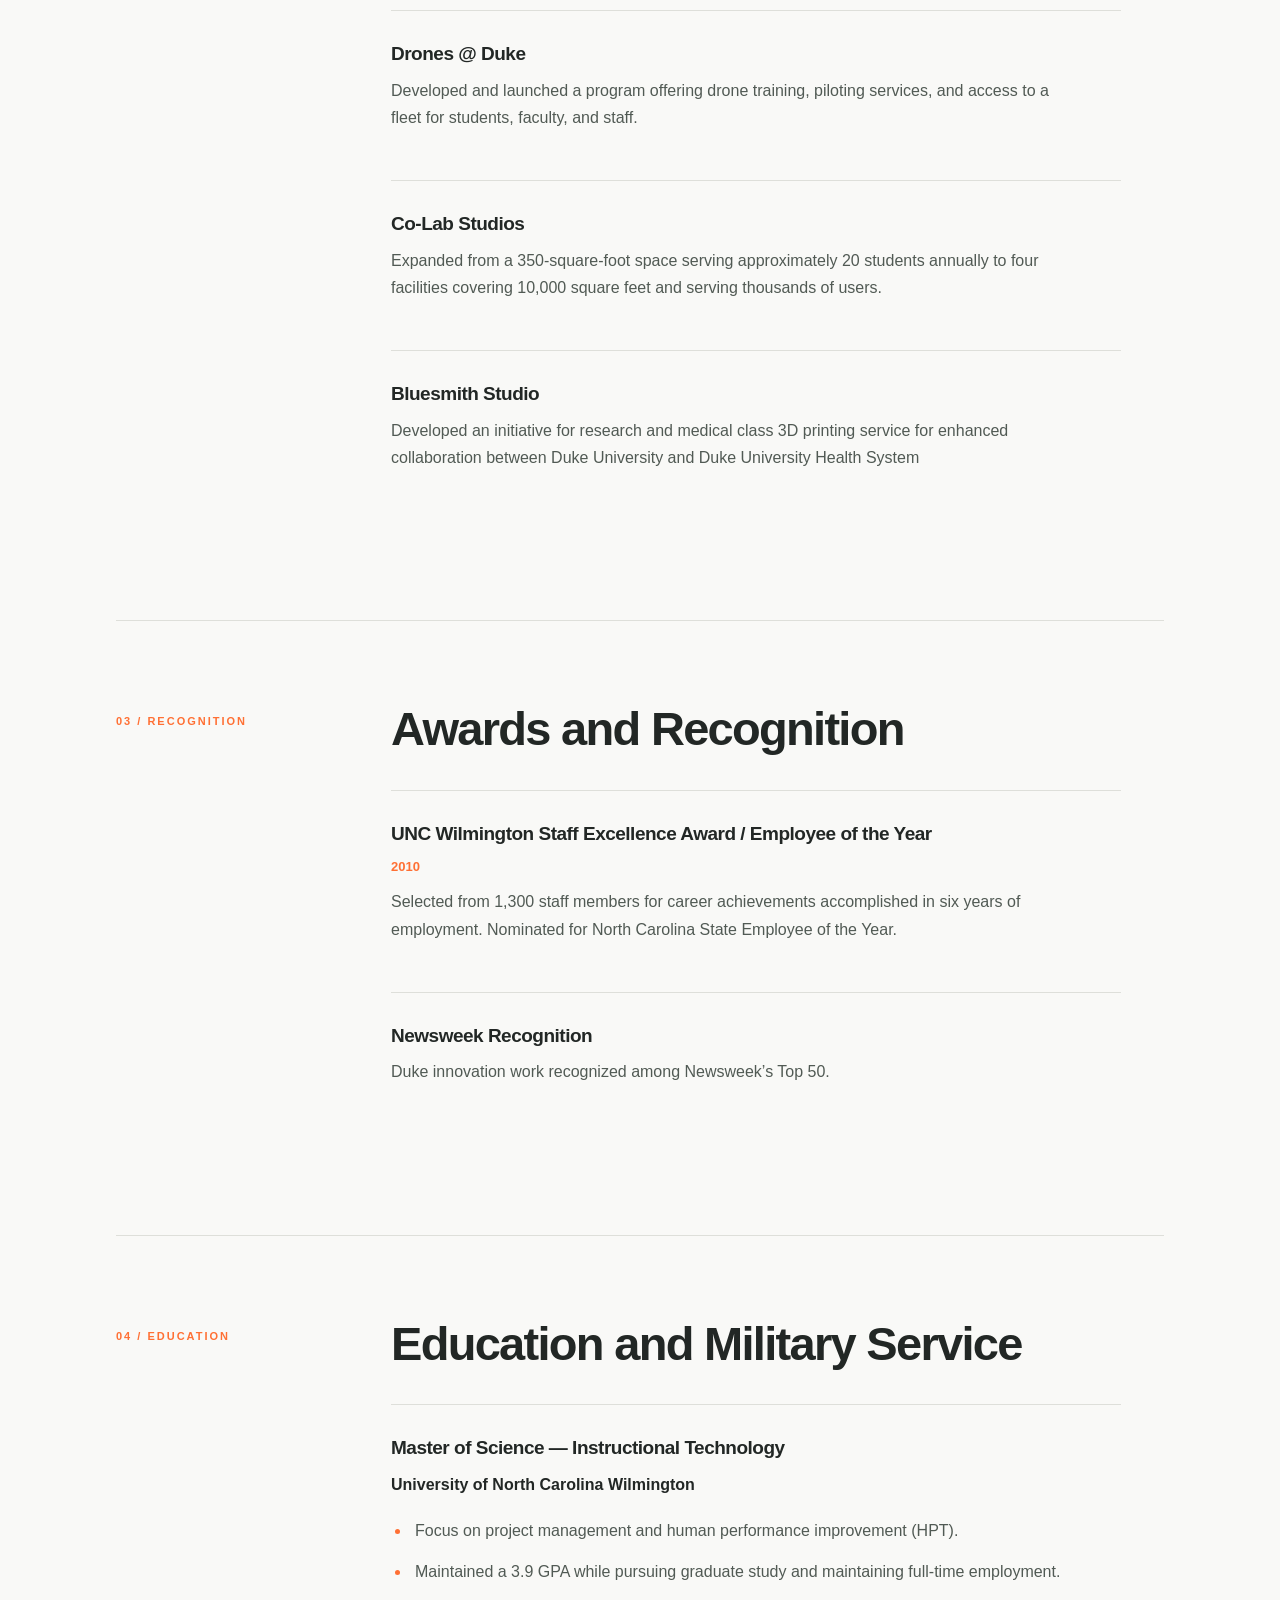
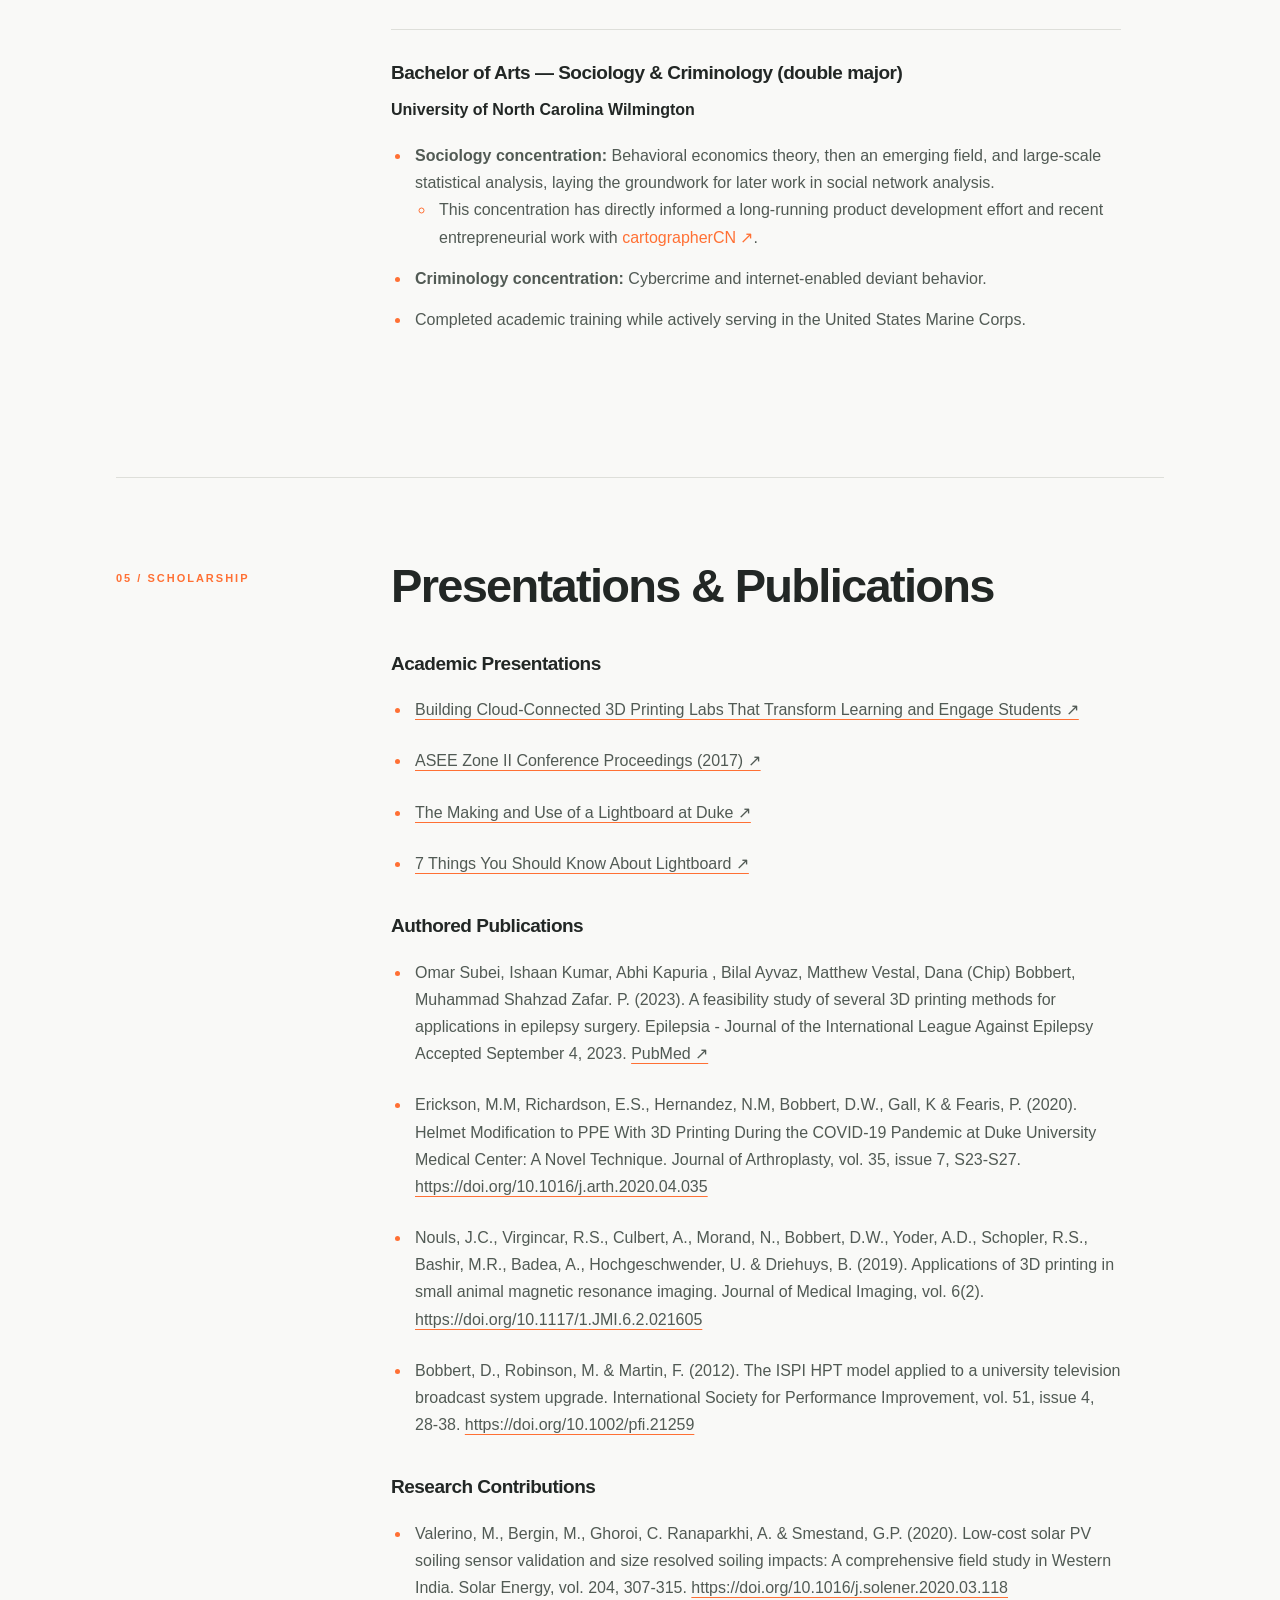
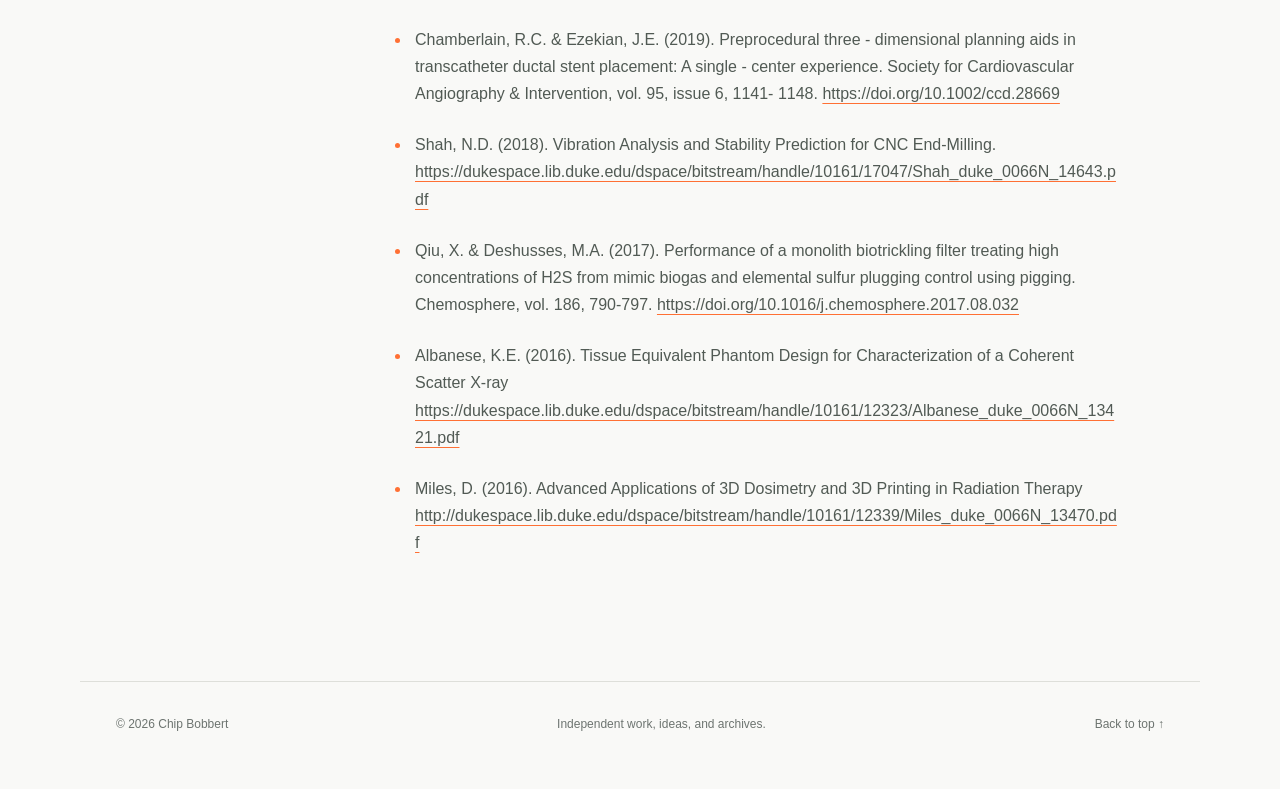
==== commit df1d7e58: "Update Director of Innovation CV entry" ====
--- a/cv.html
+++ b/cv.html
@@ -72,8 +72,13 @@
             <p class="cv-date">February 2026 – Present</p>
             <h3 id="role-1">Director of Innovation</h3>
             <p class="cv-organization">Roanoke Blacksburg Innovation Alliance | Roanoke Blacksburg Technology Council</p>
-            <p>Lead innovation and entrepreneurship programming and support regional economic development focused on talent and the business ecosystem. Work across industry, higher education, startups, funders, and community partners to strengthen pathways from research and ideas to commercial activity.</p>
-            <p>Support major grant programs related to additive manufacturing and advanced materials. Lead programming across the regional innovation ecosystem, including entrepreneurship, commercialization, and connections among founders, technical experts, and potential partners.</p>
+            <p>Lead regional innovation and entrepreneurship programming and support economic development through talent development and industry partnerships. Work with companies, universities, founders, funders, and community partners to help move research and early-stage ideas toward commercialization.</p>
+            <ul>
+              <li><strong>Oversee entrepreneurship and commercialization programs</strong> including RAMP, the regional startup accelerator, and the Commercialization Academy, which helps biotech and medical technology teams bring research to market.</li>
+              <li><strong>Lead the AM² Innovation Challenge</strong> as part of a regional advanced manufacturing and materials grant initiative. Support other grant initiatives in biotechnology and startup ecosystem development, and connect founders with technical experts and industry partners as they develop and validate their products.</li>
+              <li><strong>Lead technology council programming</strong> in AI, biotechnology, cybersecurity, and advanced manufacturing, along with diversity, equity, and inclusion initiatives.</li>
+              <li><strong>Teach entrepreneurship and facilitate founder workshops</strong> on customer discovery, product development, and pitching. Guide founders through practical exercises and feedback they can apply to their ventures.</li>
+            </ul>
           </article>
           <article class="cv-entry" aria-labelledby="role-2">
             <p class="cv-date">June 2024 – January 2026</p>
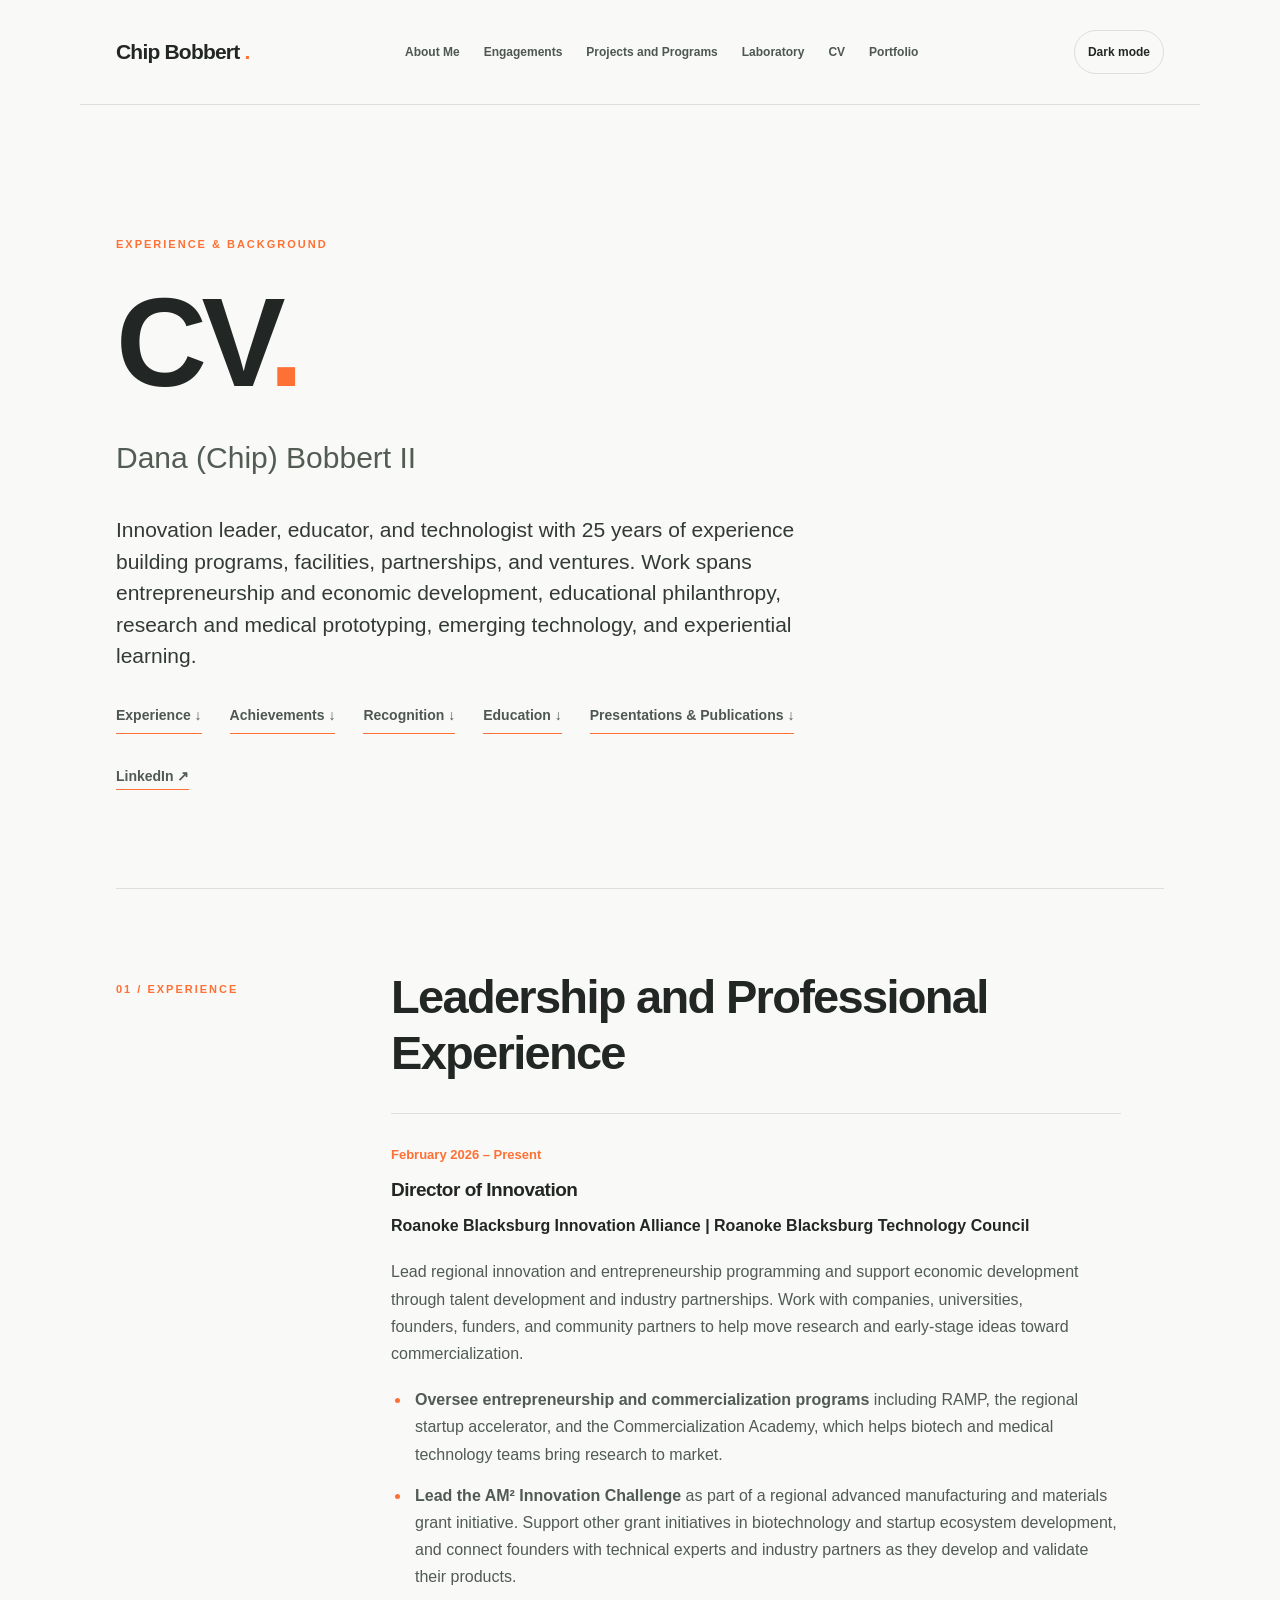
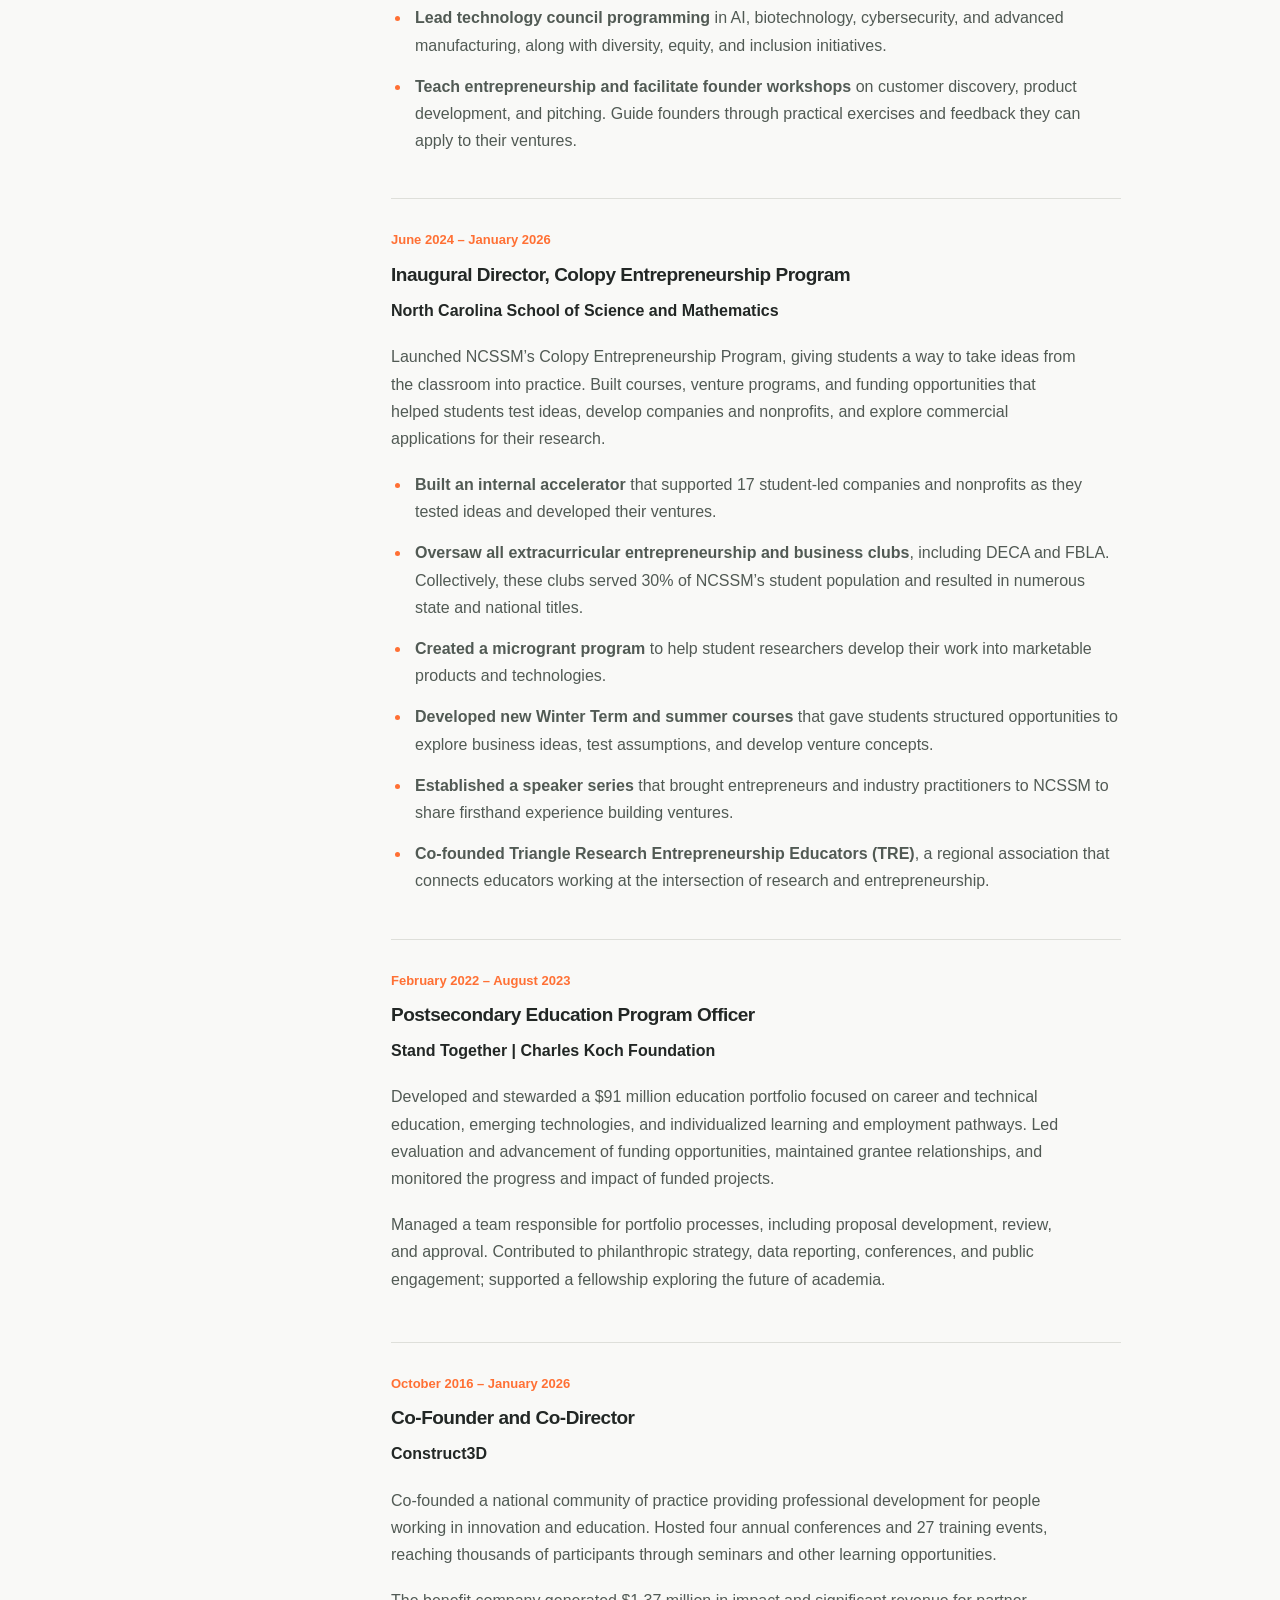
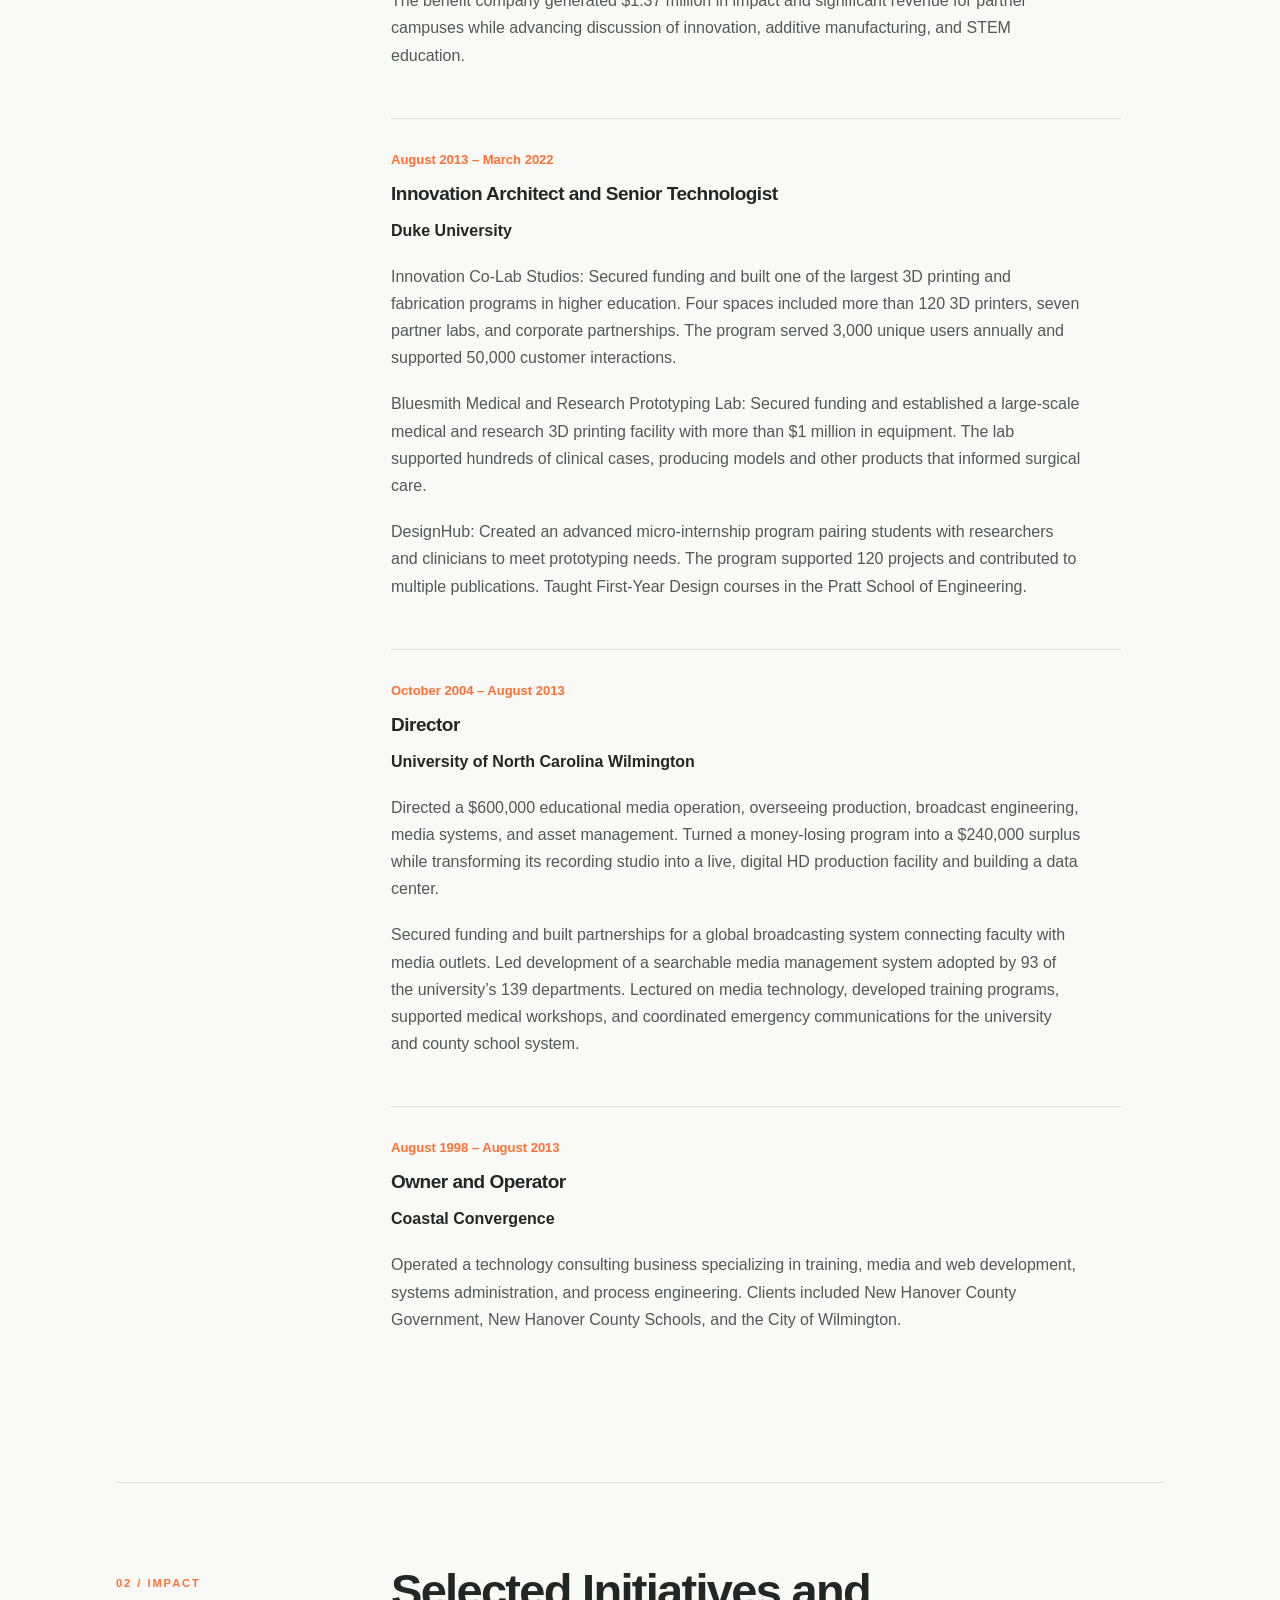
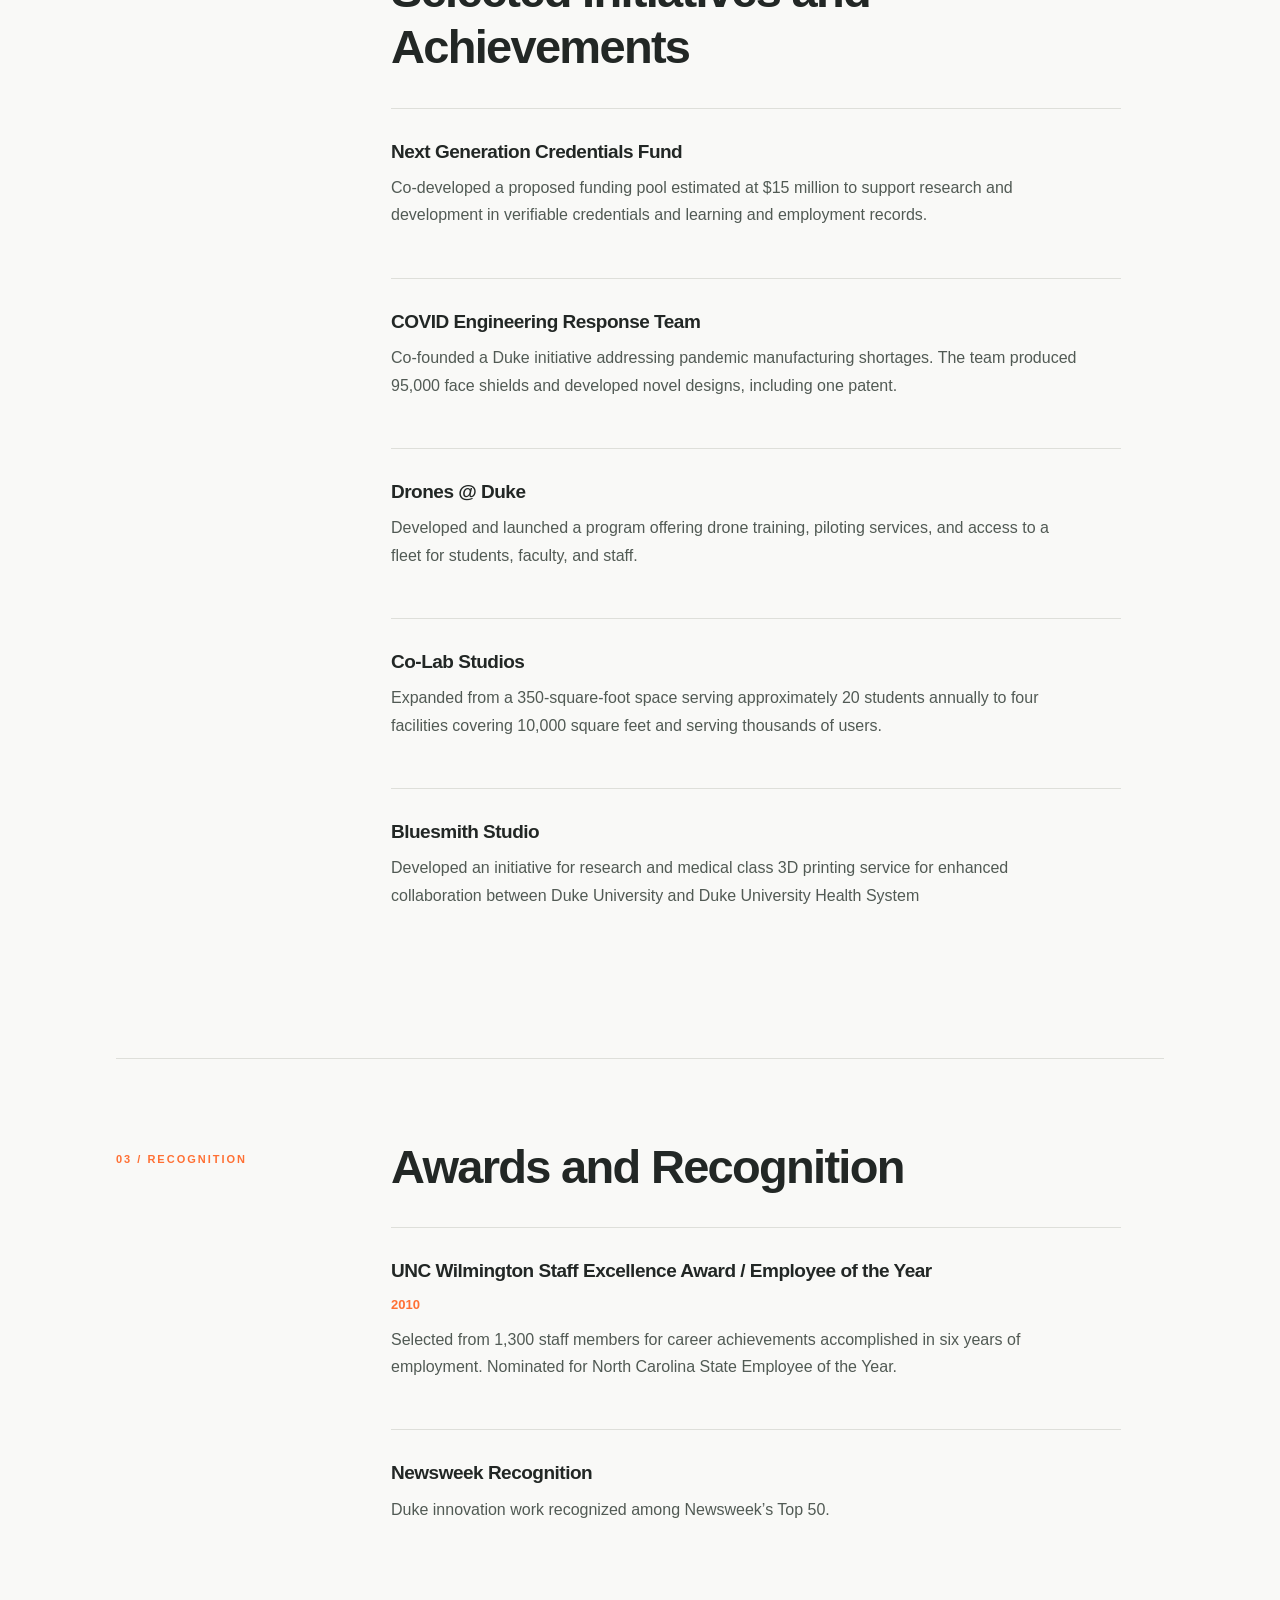
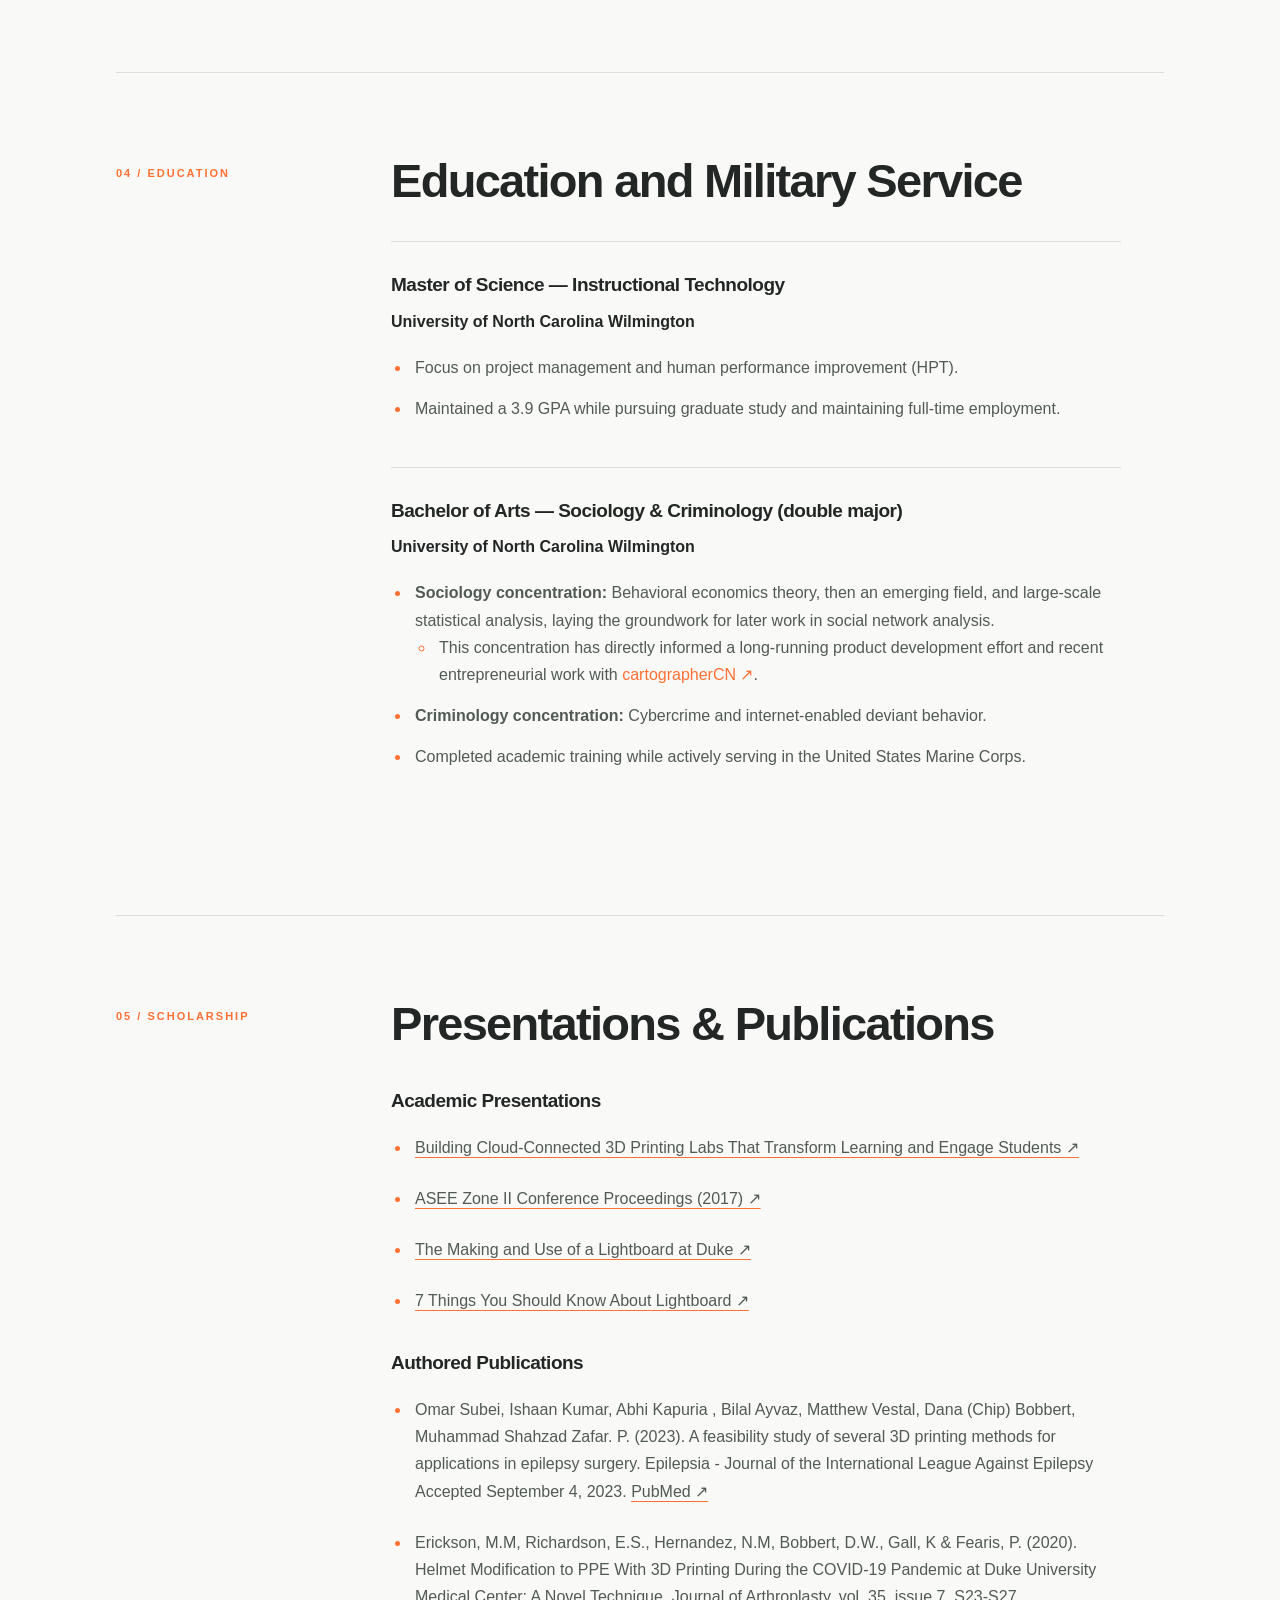
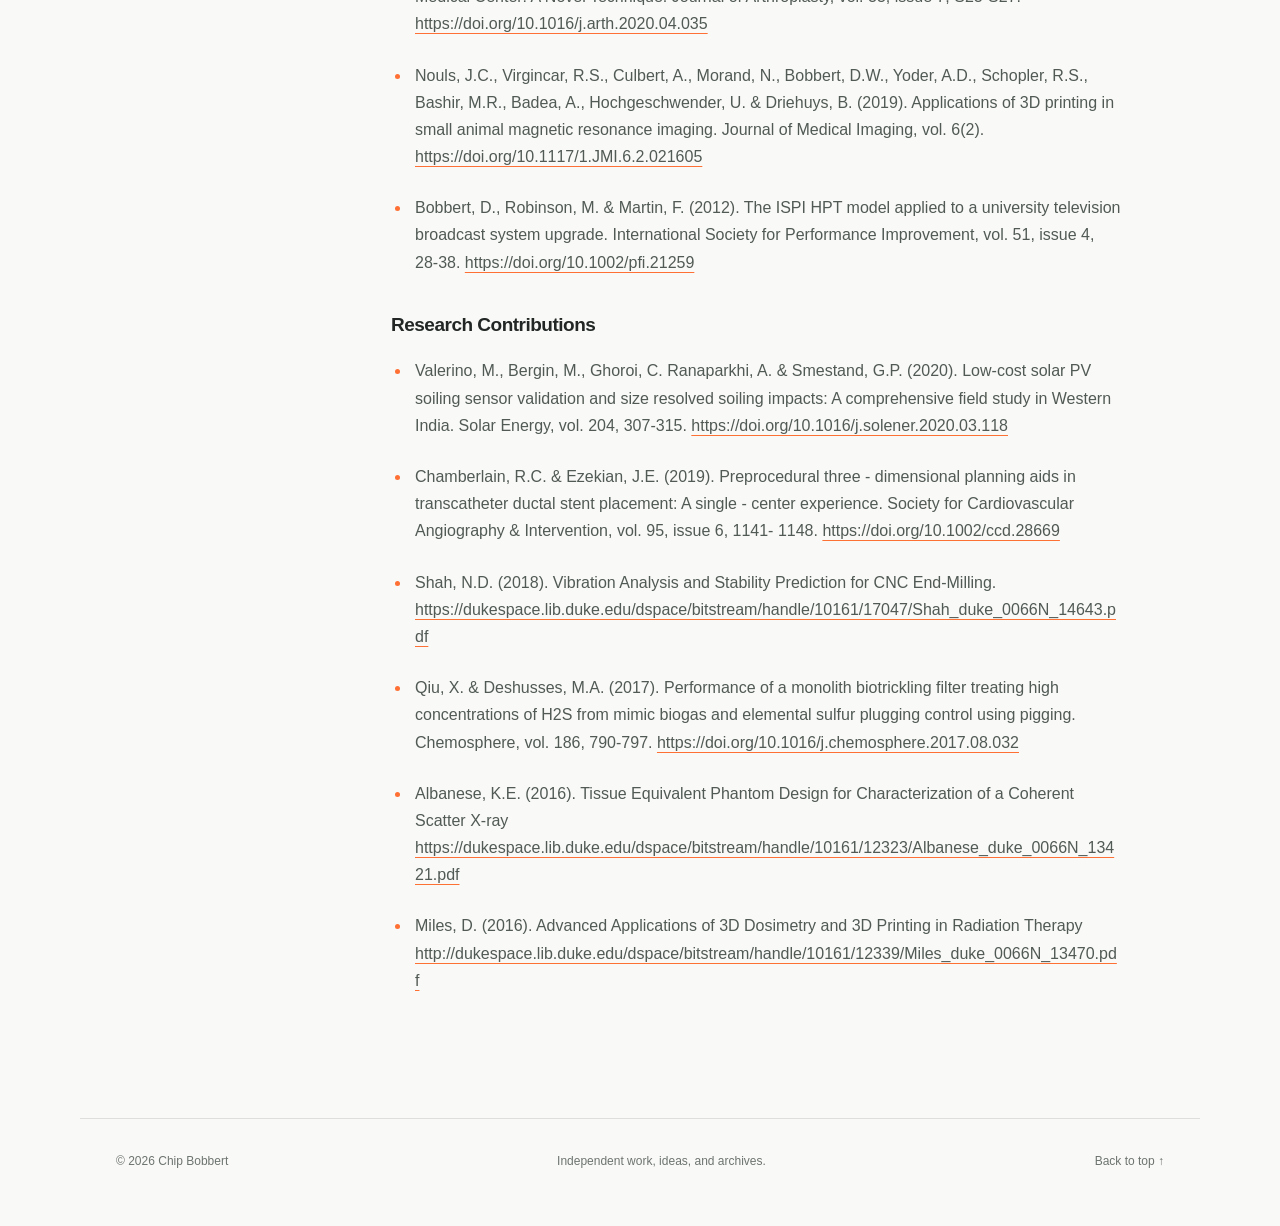
==== commit 23fc85d7: "Update NCSSM entrepreneurship CV entry" ====
--- a/cv.html
+++ b/cv.html
@@ -84,7 +84,15 @@
             <p class="cv-date">June 2024 – January 2026</p>
             <h3 id="role-2">Inaugural Director, Colopy Entrepreneurship Program</h3>
             <p class="cv-organization">North Carolina School of Science and Mathematics</p>
-            <p>Launched a major innovation and entrepreneurship initiative at NCSSM, developing programming that helps students explore opportunities, test ideas, and build ventures. Connected entrepreneurship education with the practical skills, relationships, and resources needed to move ideas toward implementation.</p>
+            <p>Launched NCSSM’s Colopy Entrepreneurship Program, giving students a way to take ideas from the classroom into practice. Built courses, venture programs, and funding opportunities that helped students test ideas, develop companies and nonprofits, and explore commercial applications for their research.</p>
+            <ul>
+              <li><strong>Built an internal accelerator</strong> that supported 17 student-led companies and nonprofits as they tested ideas and developed their ventures.</li>
+              <li><strong>Oversaw all extracurricular entrepreneurship and business clubs</strong>, including DECA and FBLA. Collectively, these clubs served 30% of NCSSM’s student population and resulted in numerous state and national titles.</li>
+              <li><strong>Created a microgrant program</strong> to help student researchers develop their work into marketable products and technologies.</li>
+              <li><strong>Developed new Winter Term and summer courses</strong> that gave students structured opportunities to explore business ideas, test assumptions, and develop venture concepts.</li>
+              <li><strong>Established a speaker series</strong> that brought entrepreneurs and industry practitioners to NCSSM to share firsthand experience building ventures.</li>
+              <li><strong>Co-founded Triangle Research Entrepreneurship Educators (TRE)</strong>, a regional association that connects educators working at the intersection of research and entrepreneurship.</li>
+            </ul>
           </article>
           <article class="cv-entry" aria-labelledby="role-3">
             <p class="cv-date">February 2022 – August 2023</p>
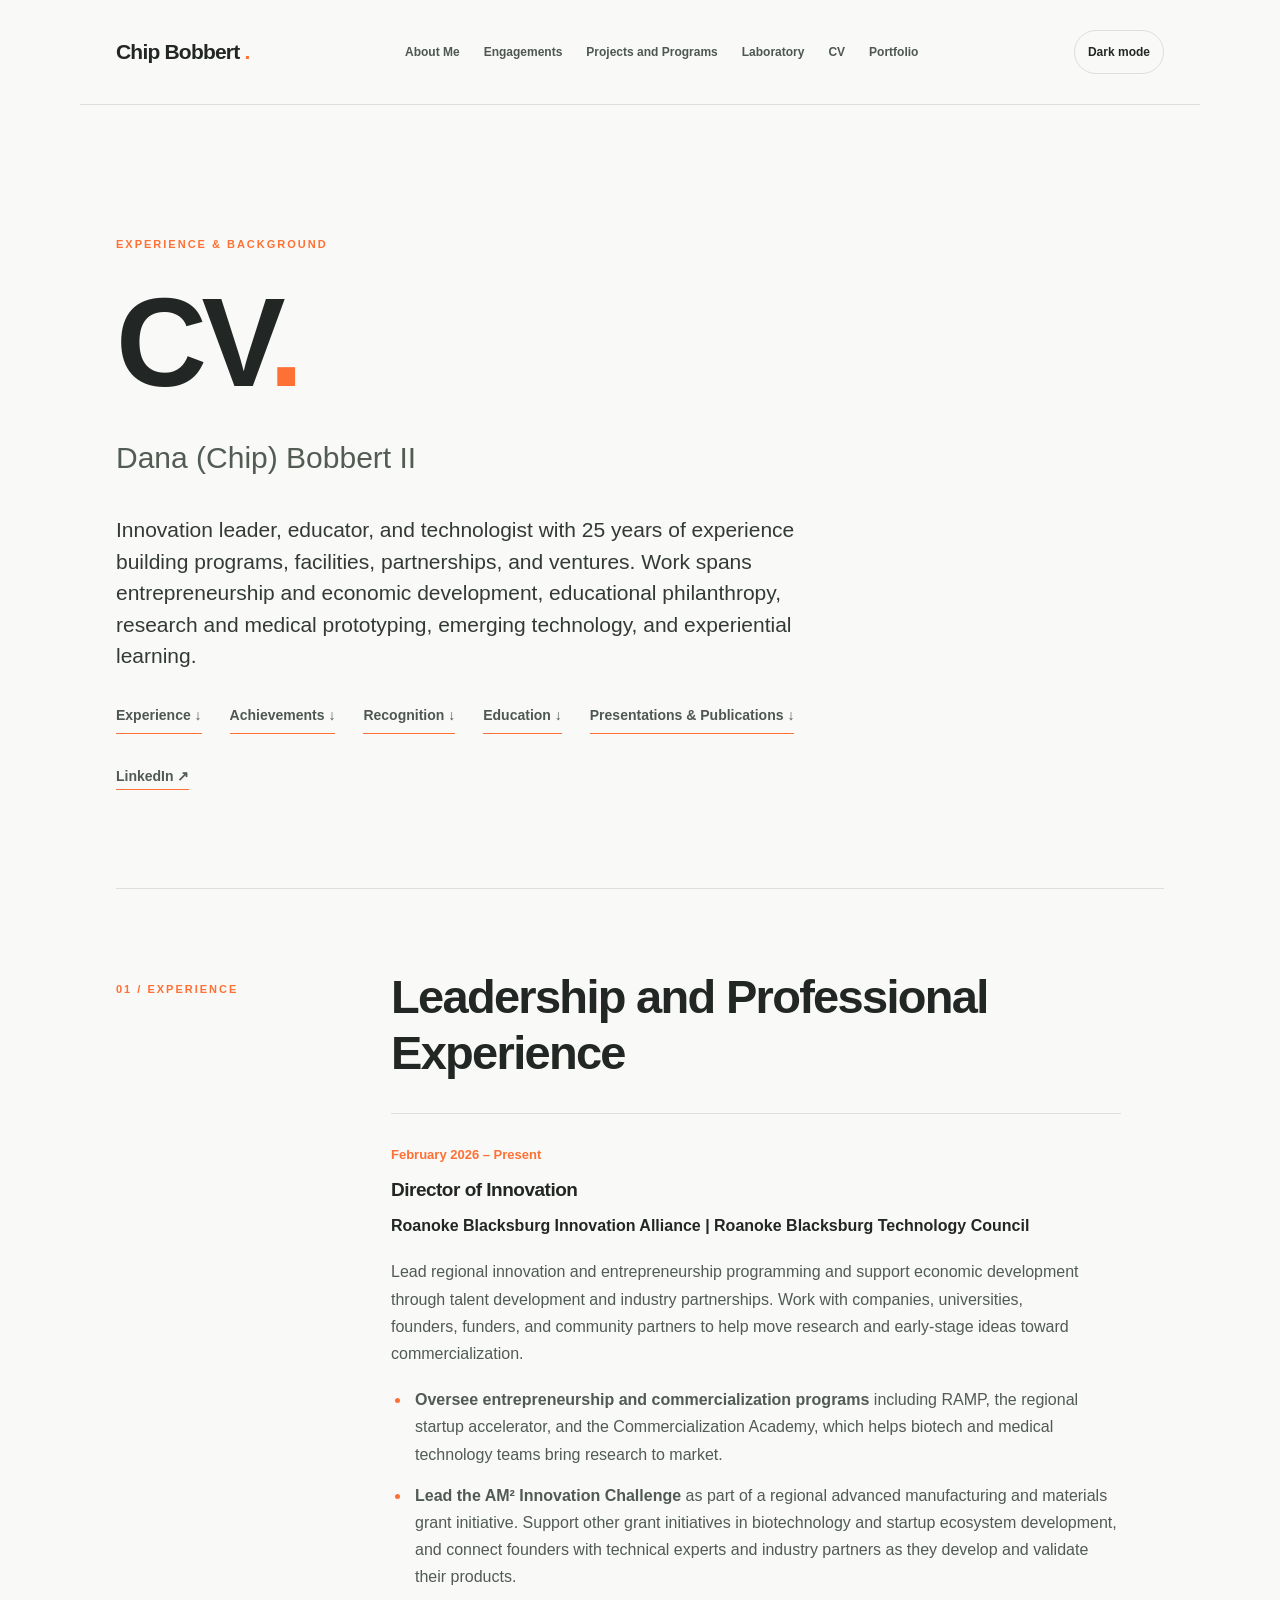
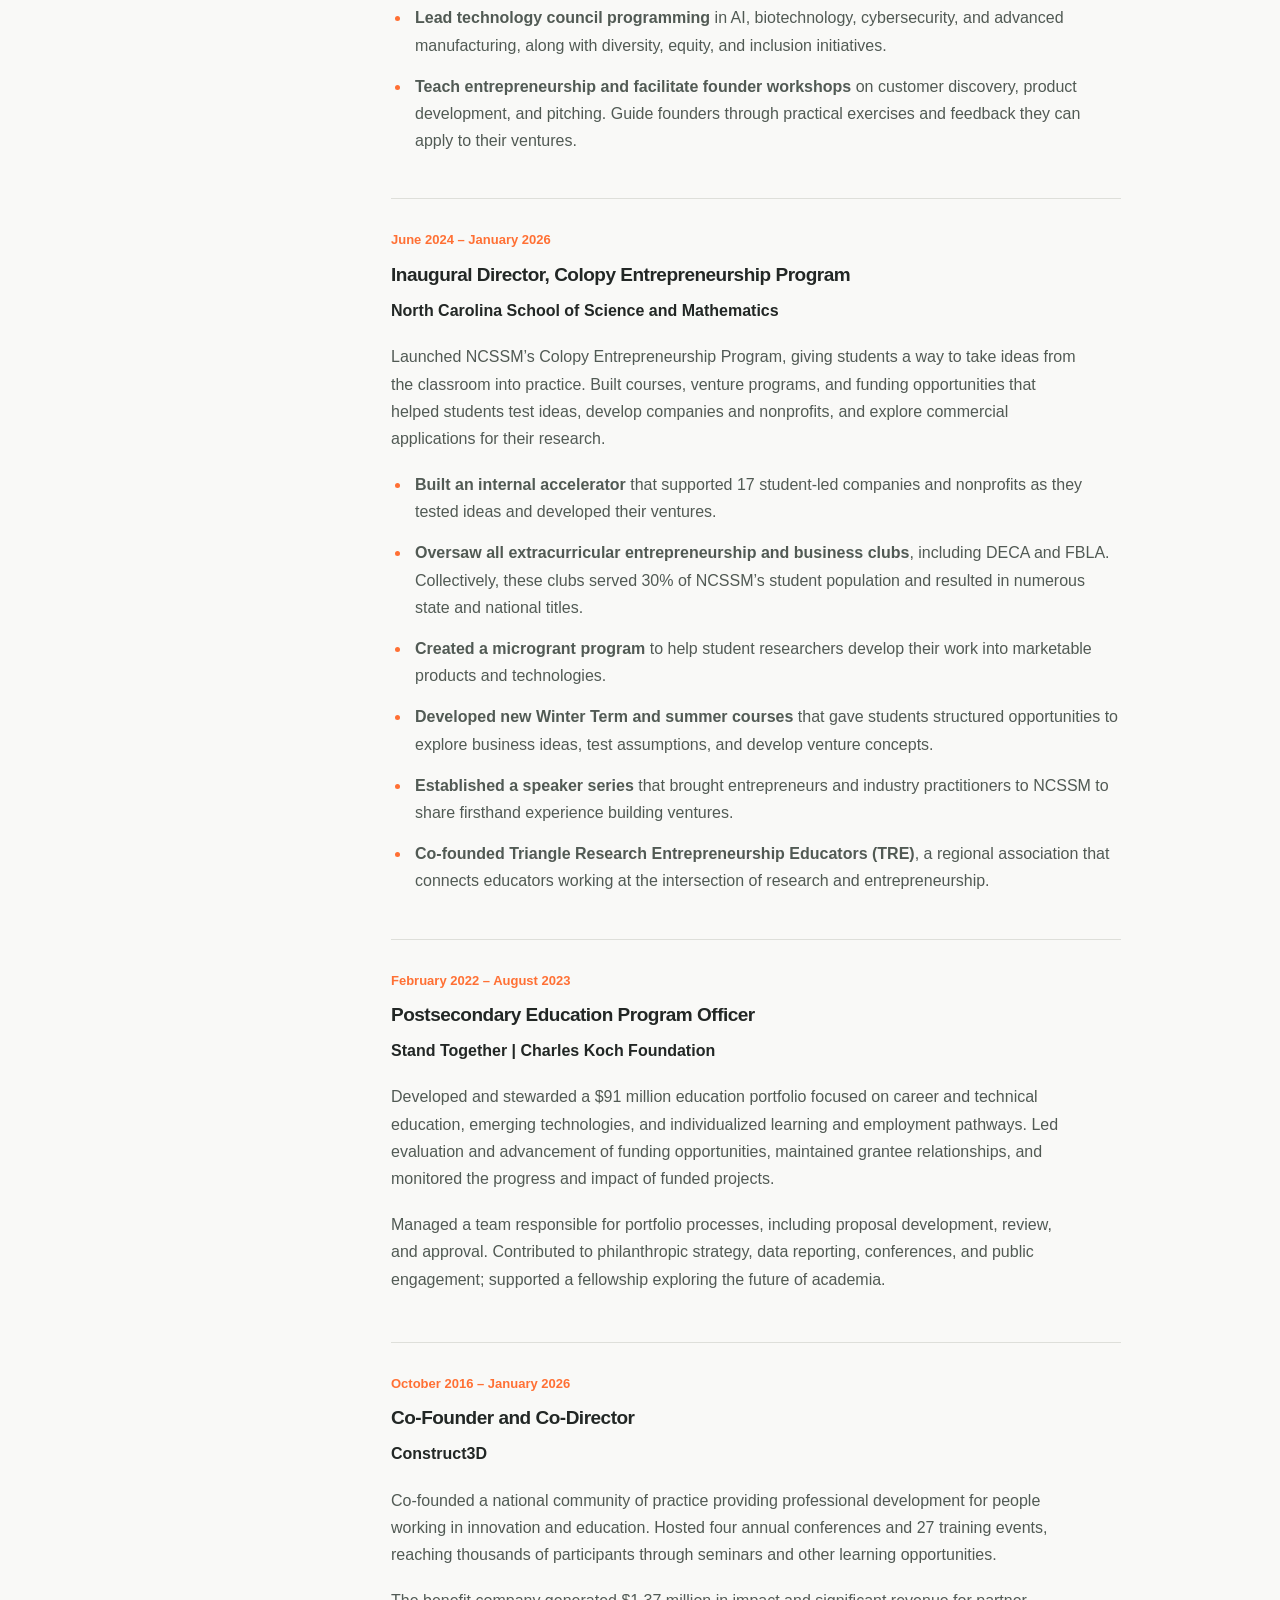
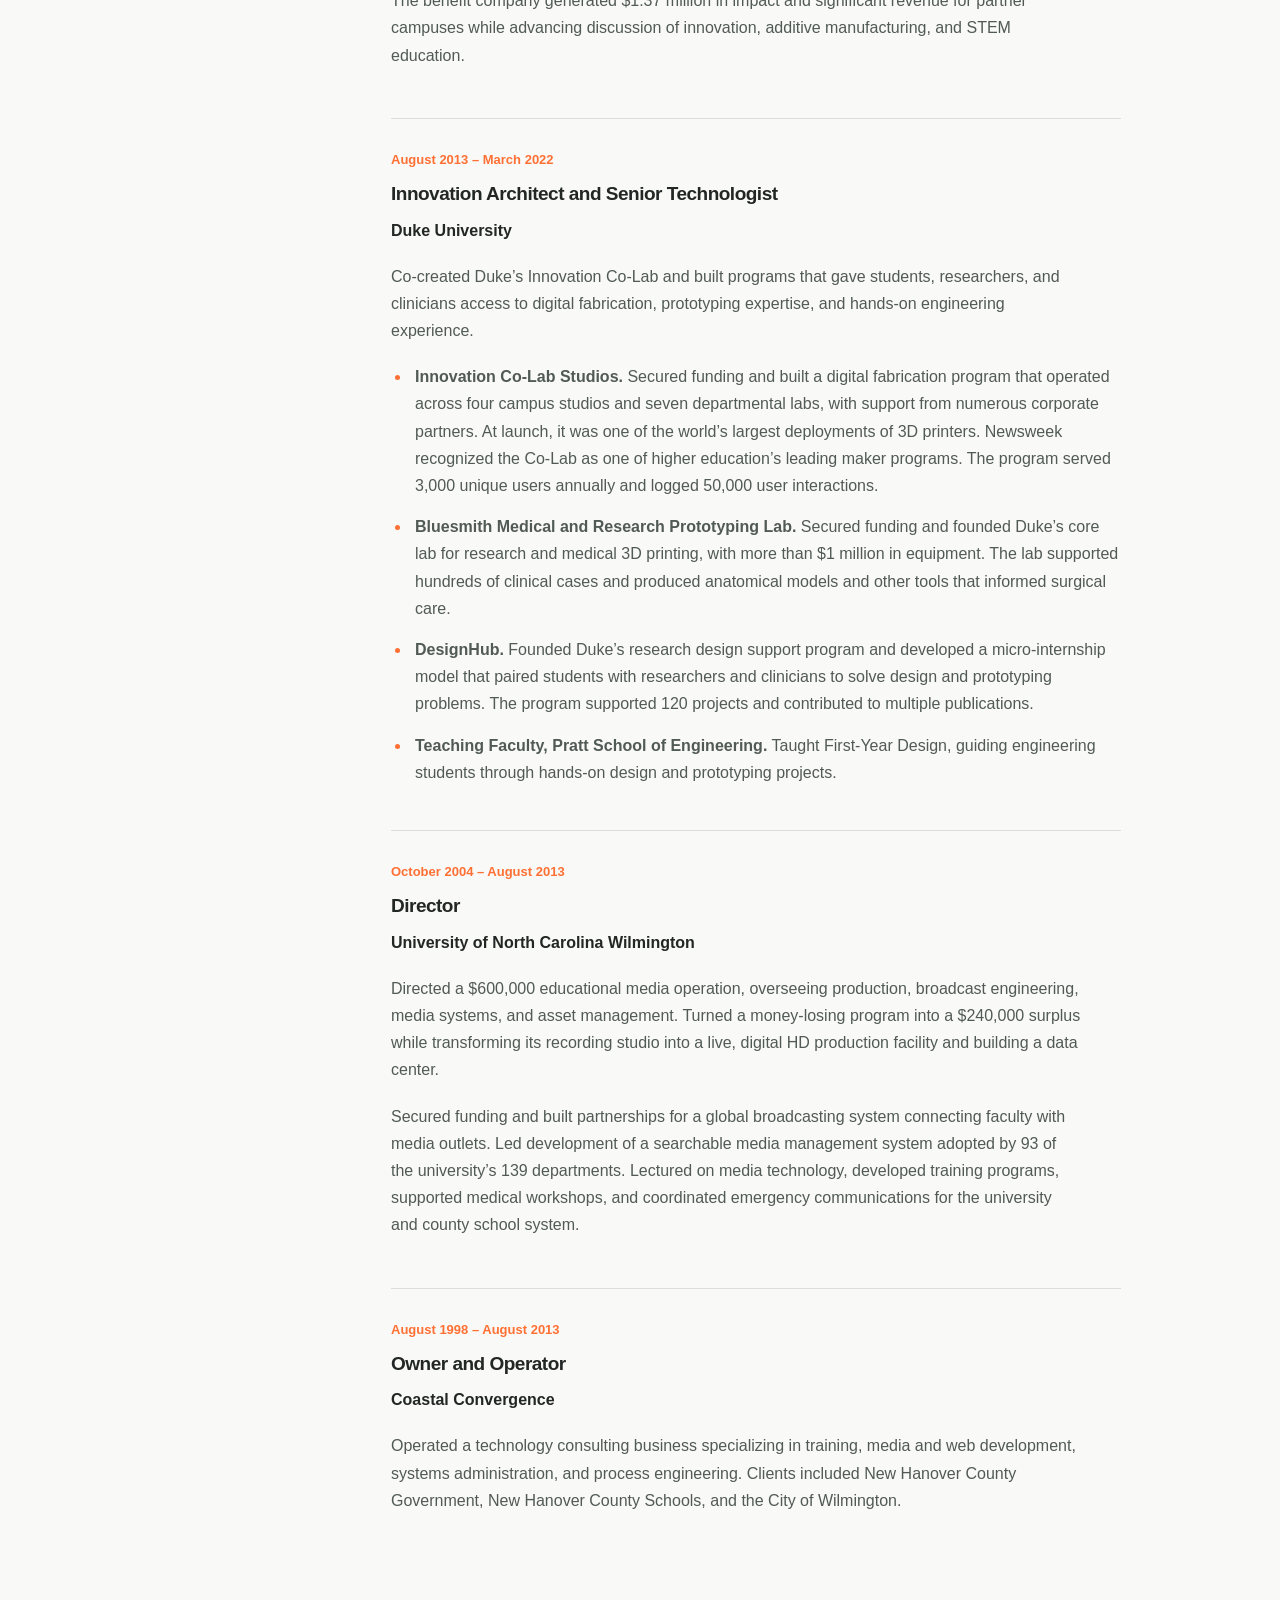
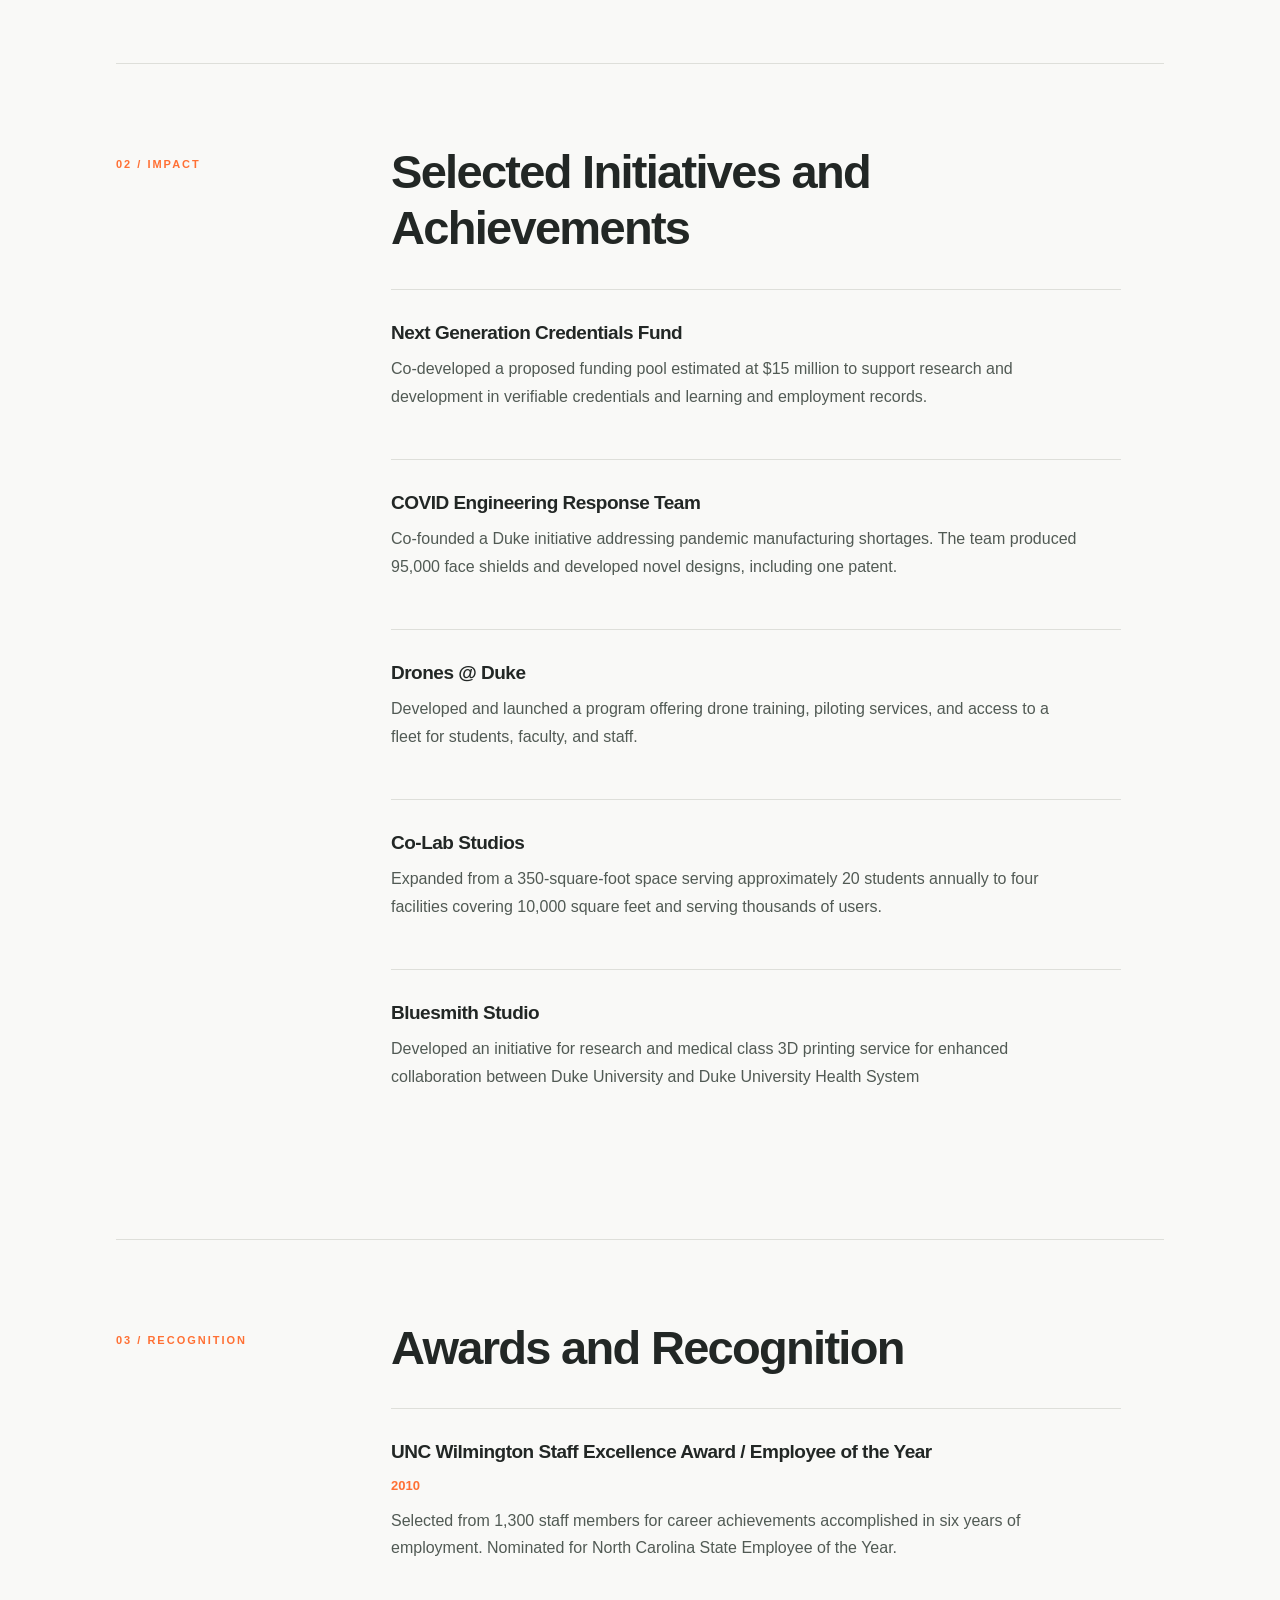
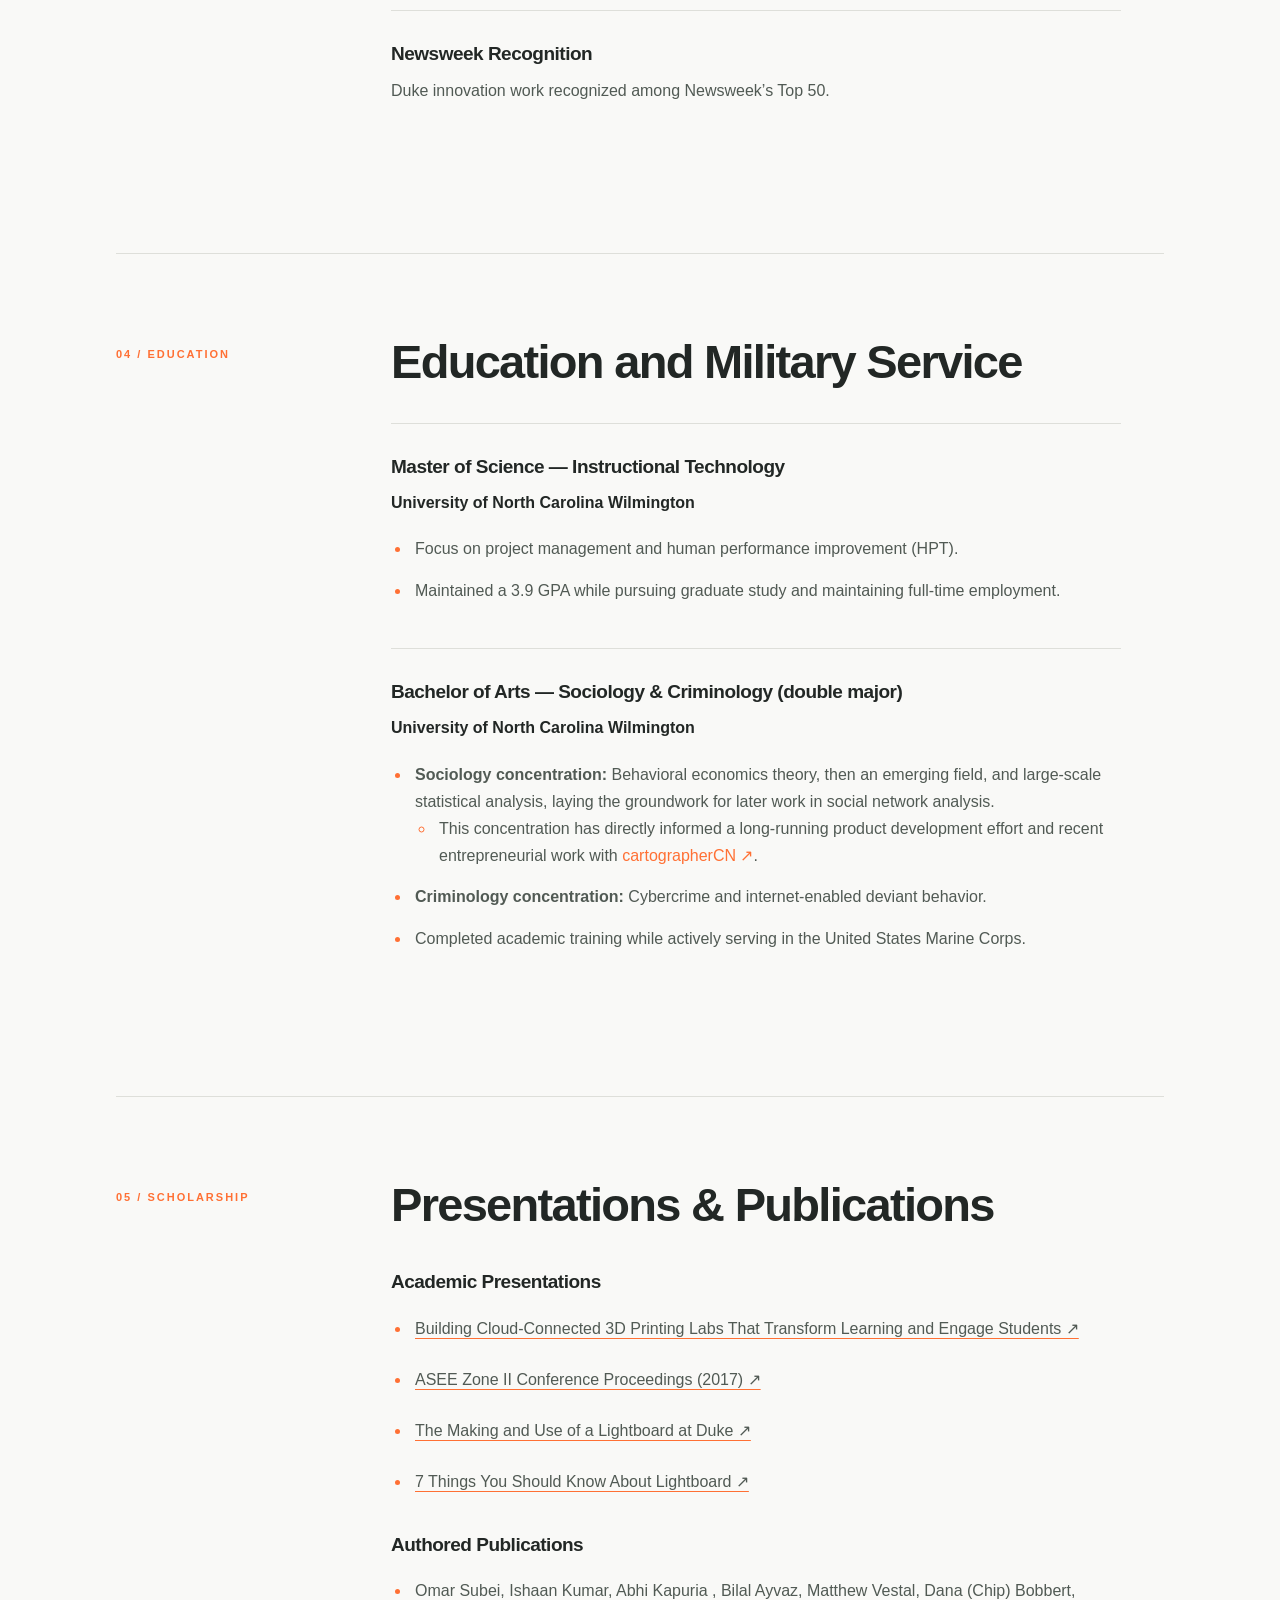
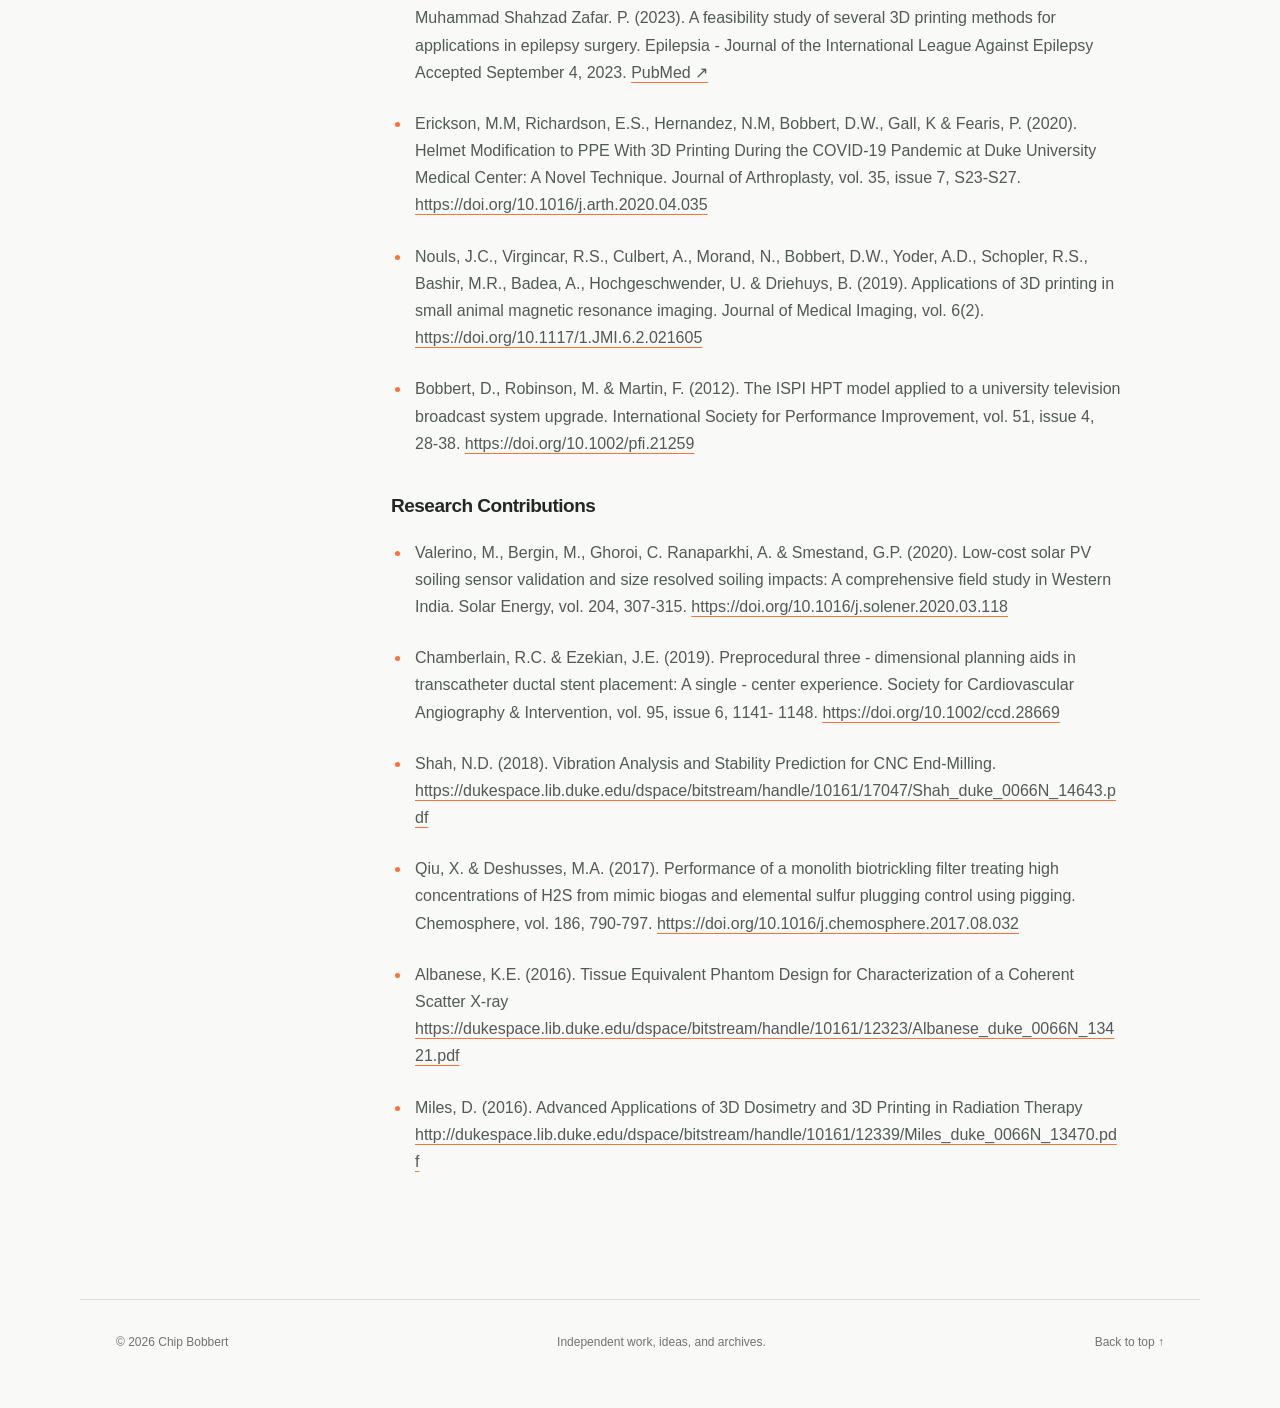
==== commit e174c3ab: "Update Duke University CV entry" ====
--- a/cv.html
+++ b/cv.html
@@ -112,9 +112,13 @@
             <p class="cv-date">August 2013 – March 2022</p>
             <h3 id="role-5">Innovation Architect and Senior Technologist</h3>
             <p class="cv-organization">Duke University</p>
-            <p>Innovation Co-Lab Studios: Secured funding and built one of the largest 3D printing and fabrication programs in higher education. Four spaces included more than 120 3D printers, seven partner labs, and corporate partnerships. The program served 3,000 unique users annually and supported 50,000 customer interactions.</p>
-            <p>Bluesmith Medical and Research Prototyping Lab: Secured funding and established a large-scale medical and research 3D printing facility with more than $1 million in equipment. The lab supported hundreds of clinical cases, producing models and other products that informed surgical care.</p>
-            <p>DesignHub: Created an advanced micro-internship program pairing students with researchers and clinicians to meet prototyping needs. The program supported 120 projects and contributed to multiple publications. Taught First-Year Design courses in the Pratt School of Engineering.</p>
+            <p>Co-created Duke’s Innovation Co-Lab and built programs that gave students, researchers, and clinicians access to digital fabrication, prototyping expertise, and hands-on engineering experience.</p>
+            <ul>
+              <li><strong>Innovation Co-Lab Studios.</strong> Secured funding and built a digital fabrication program that operated across four campus studios and seven departmental labs, with support from numerous corporate partners. At launch, it was one of the world’s largest deployments of 3D printers. Newsweek recognized the Co-Lab as one of higher education’s leading maker programs. The program served 3,000 unique users annually and logged 50,000 user interactions.</li>
+              <li><strong>Bluesmith Medical and Research Prototyping Lab.</strong> Secured funding and founded Duke’s core lab for research and medical 3D printing, with more than $1 million in equipment. The lab supported hundreds of clinical cases and produced anatomical models and other tools that informed surgical care.</li>
+              <li><strong>DesignHub.</strong> Founded Duke’s research design support program and developed a micro-internship model that paired students with researchers and clinicians to solve design and prototyping problems. The program supported 120 projects and contributed to multiple publications.</li>
+              <li><strong>Teaching Faculty, Pratt School of Engineering.</strong> Taught First-Year Design, guiding engineering students through hands-on design and prototyping projects.</li>
+            </ul>
           </article>
           <article class="cv-entry" aria-labelledby="role-6">
             <p class="cv-date">October 2004 – August 2013</p>
